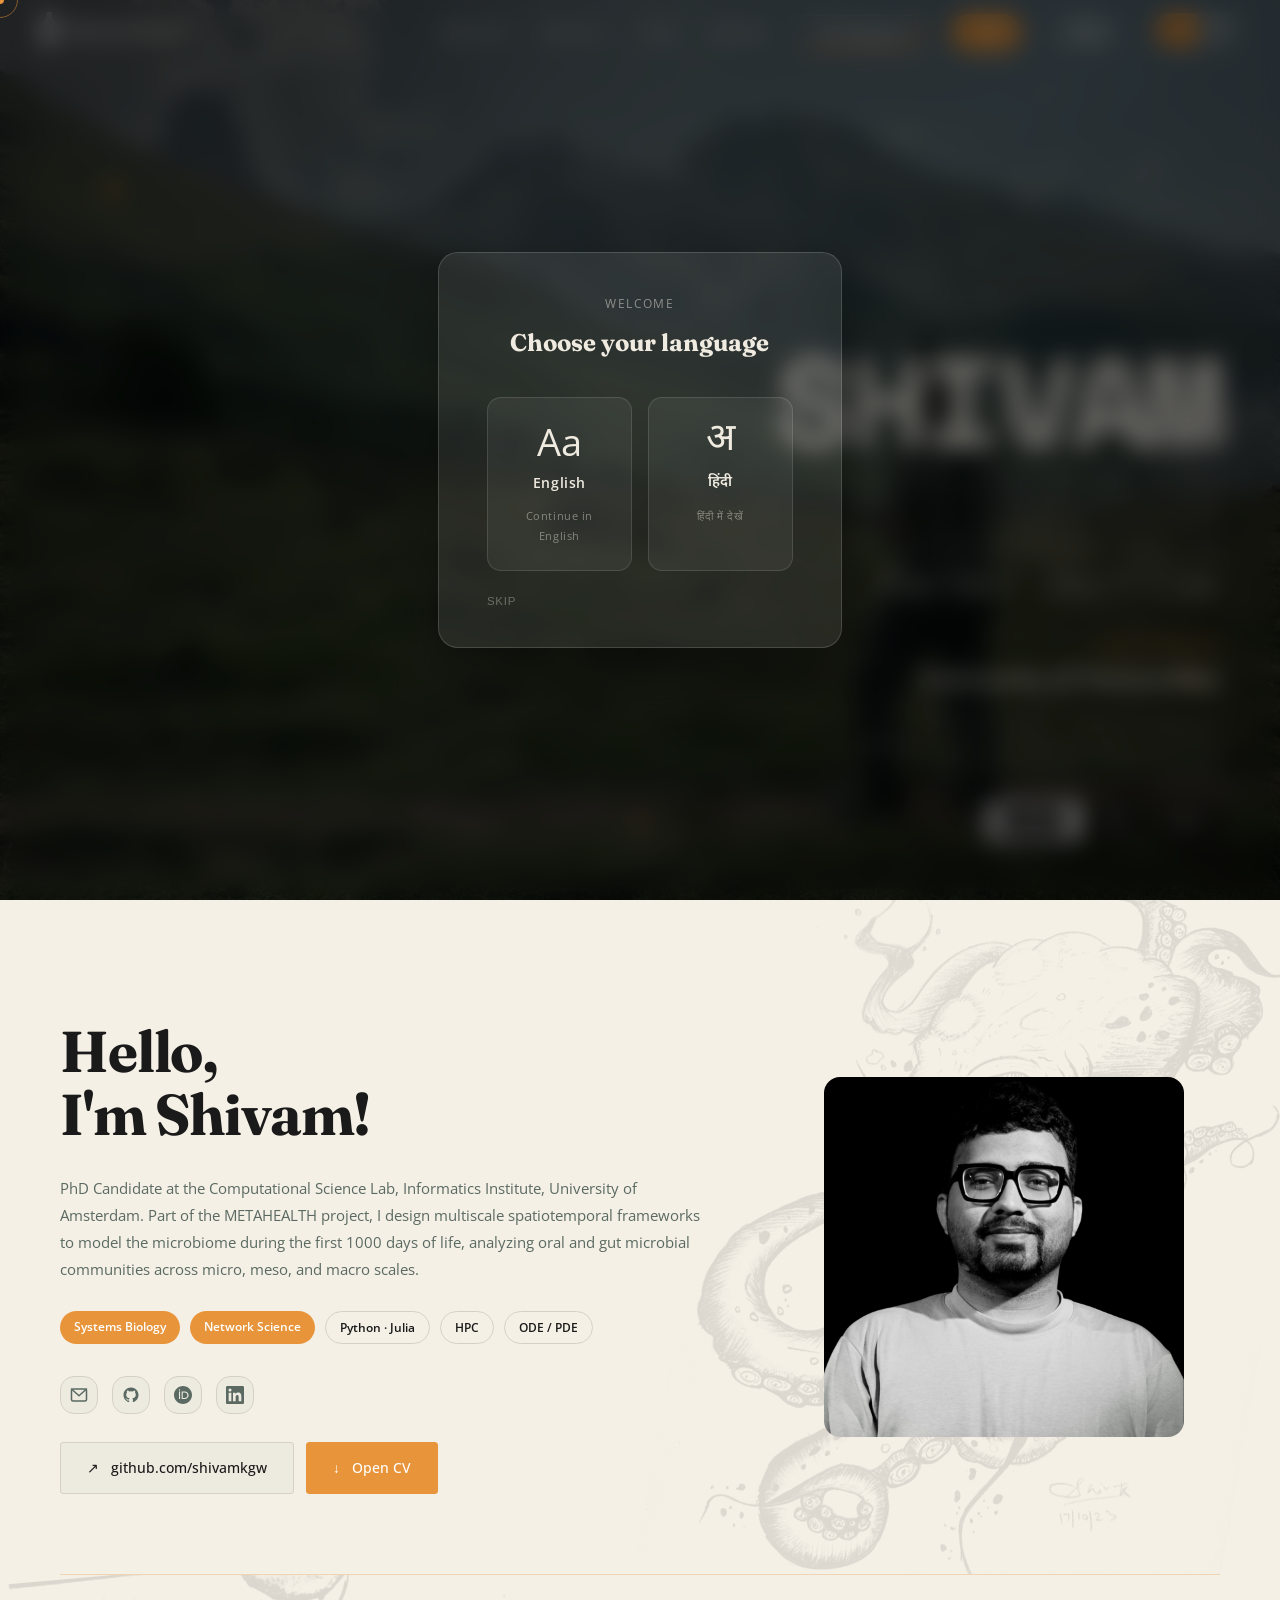
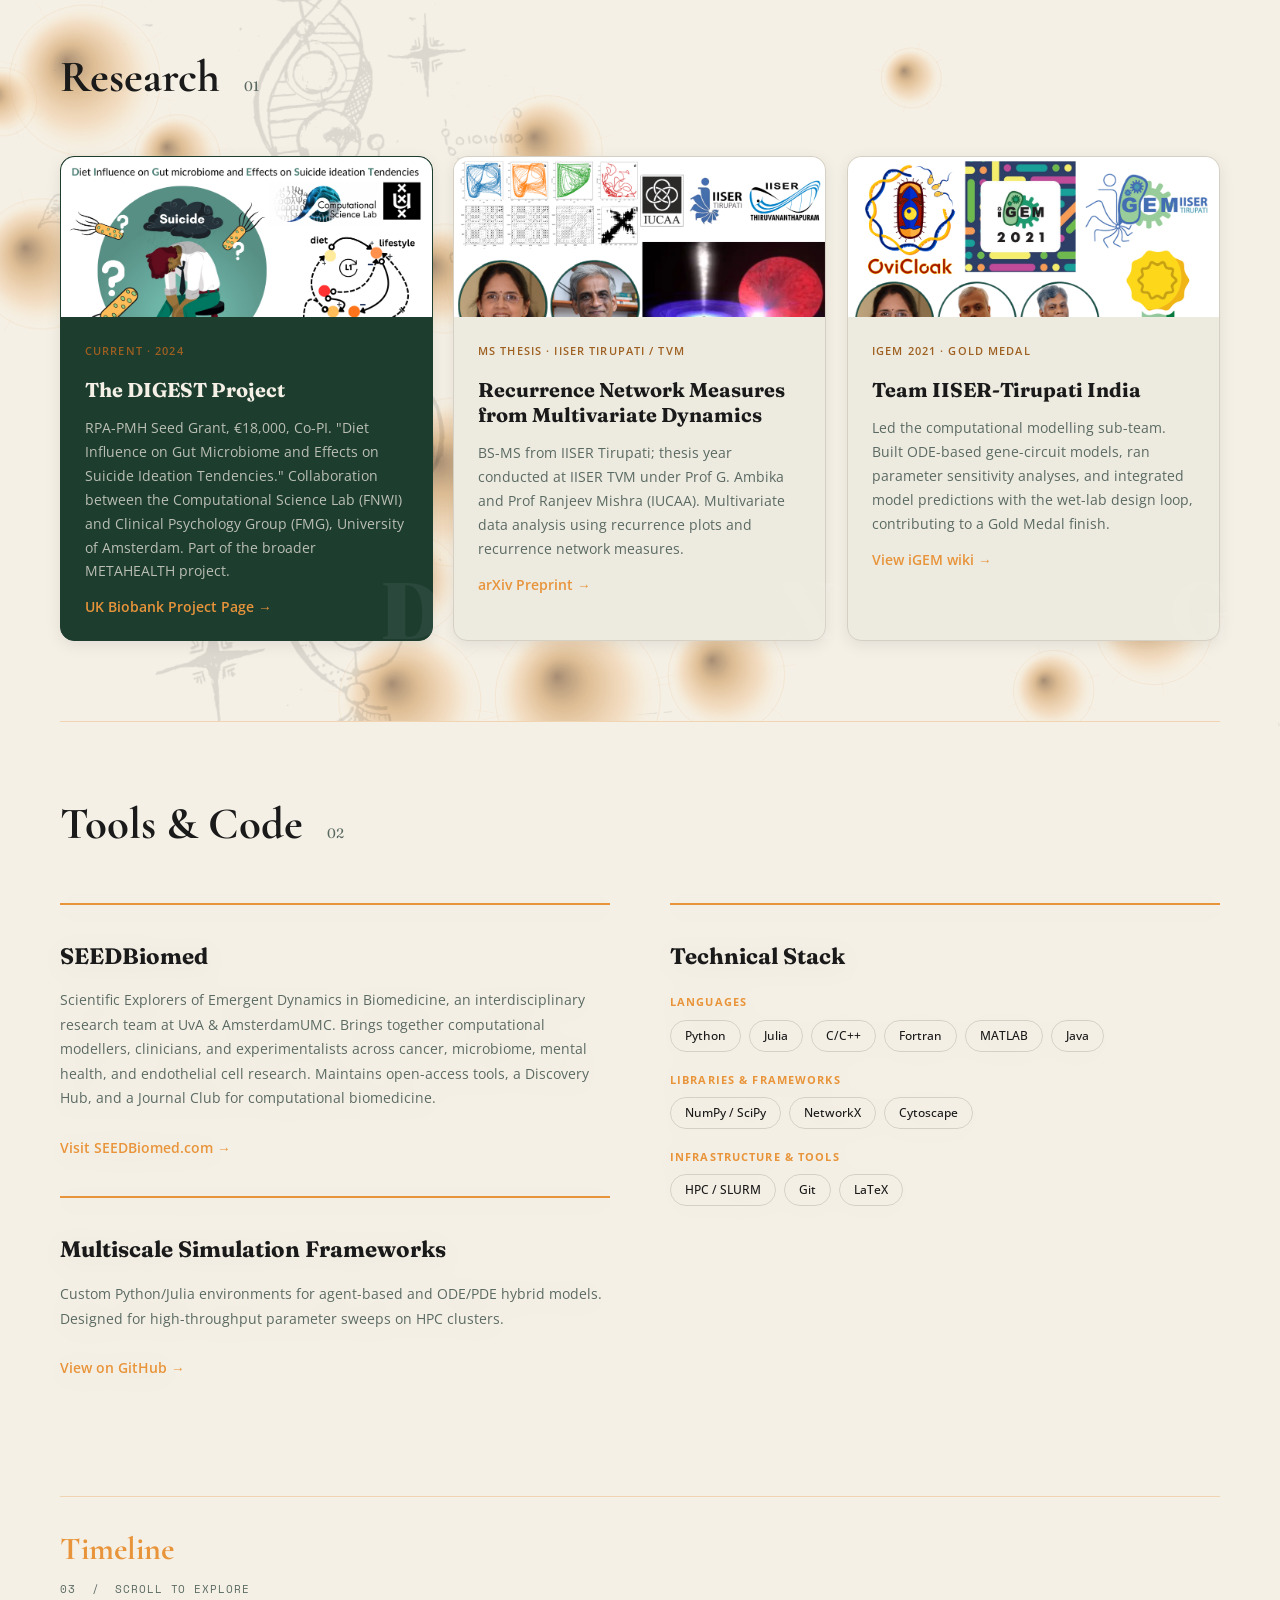
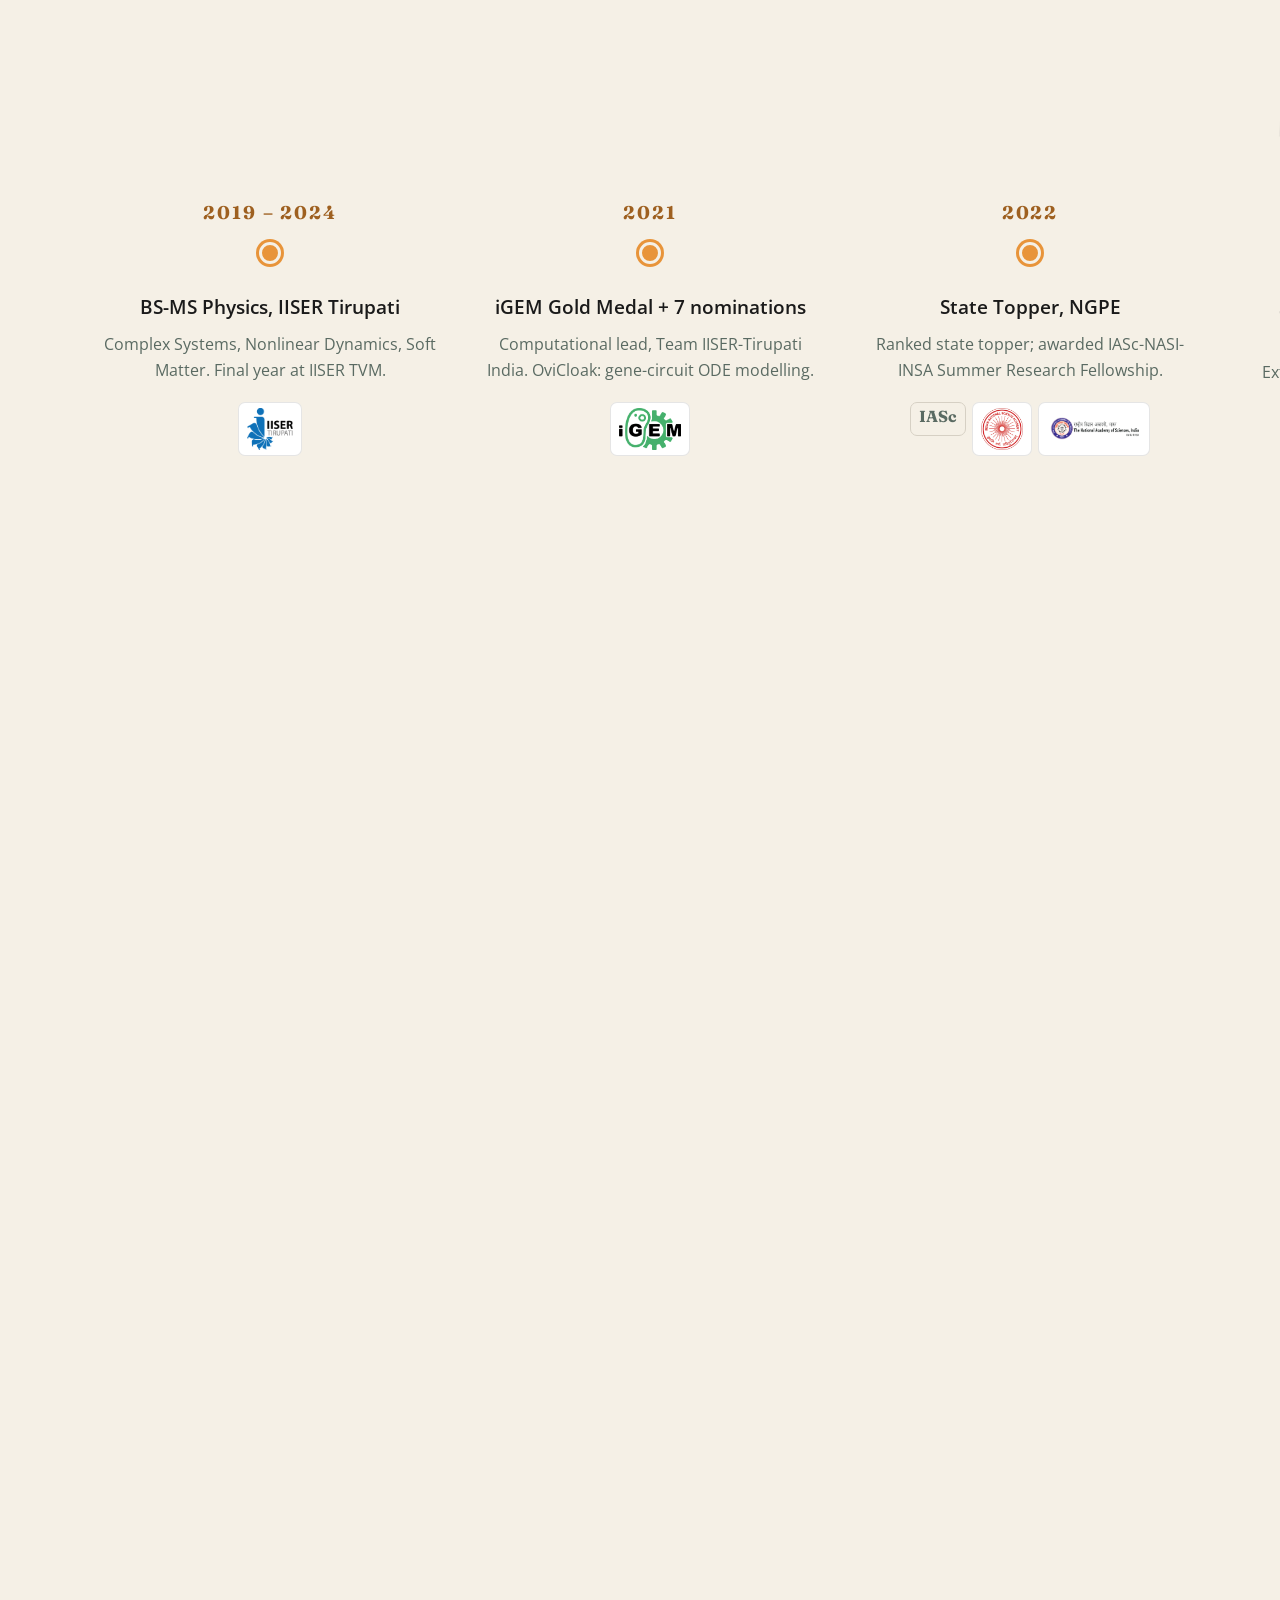
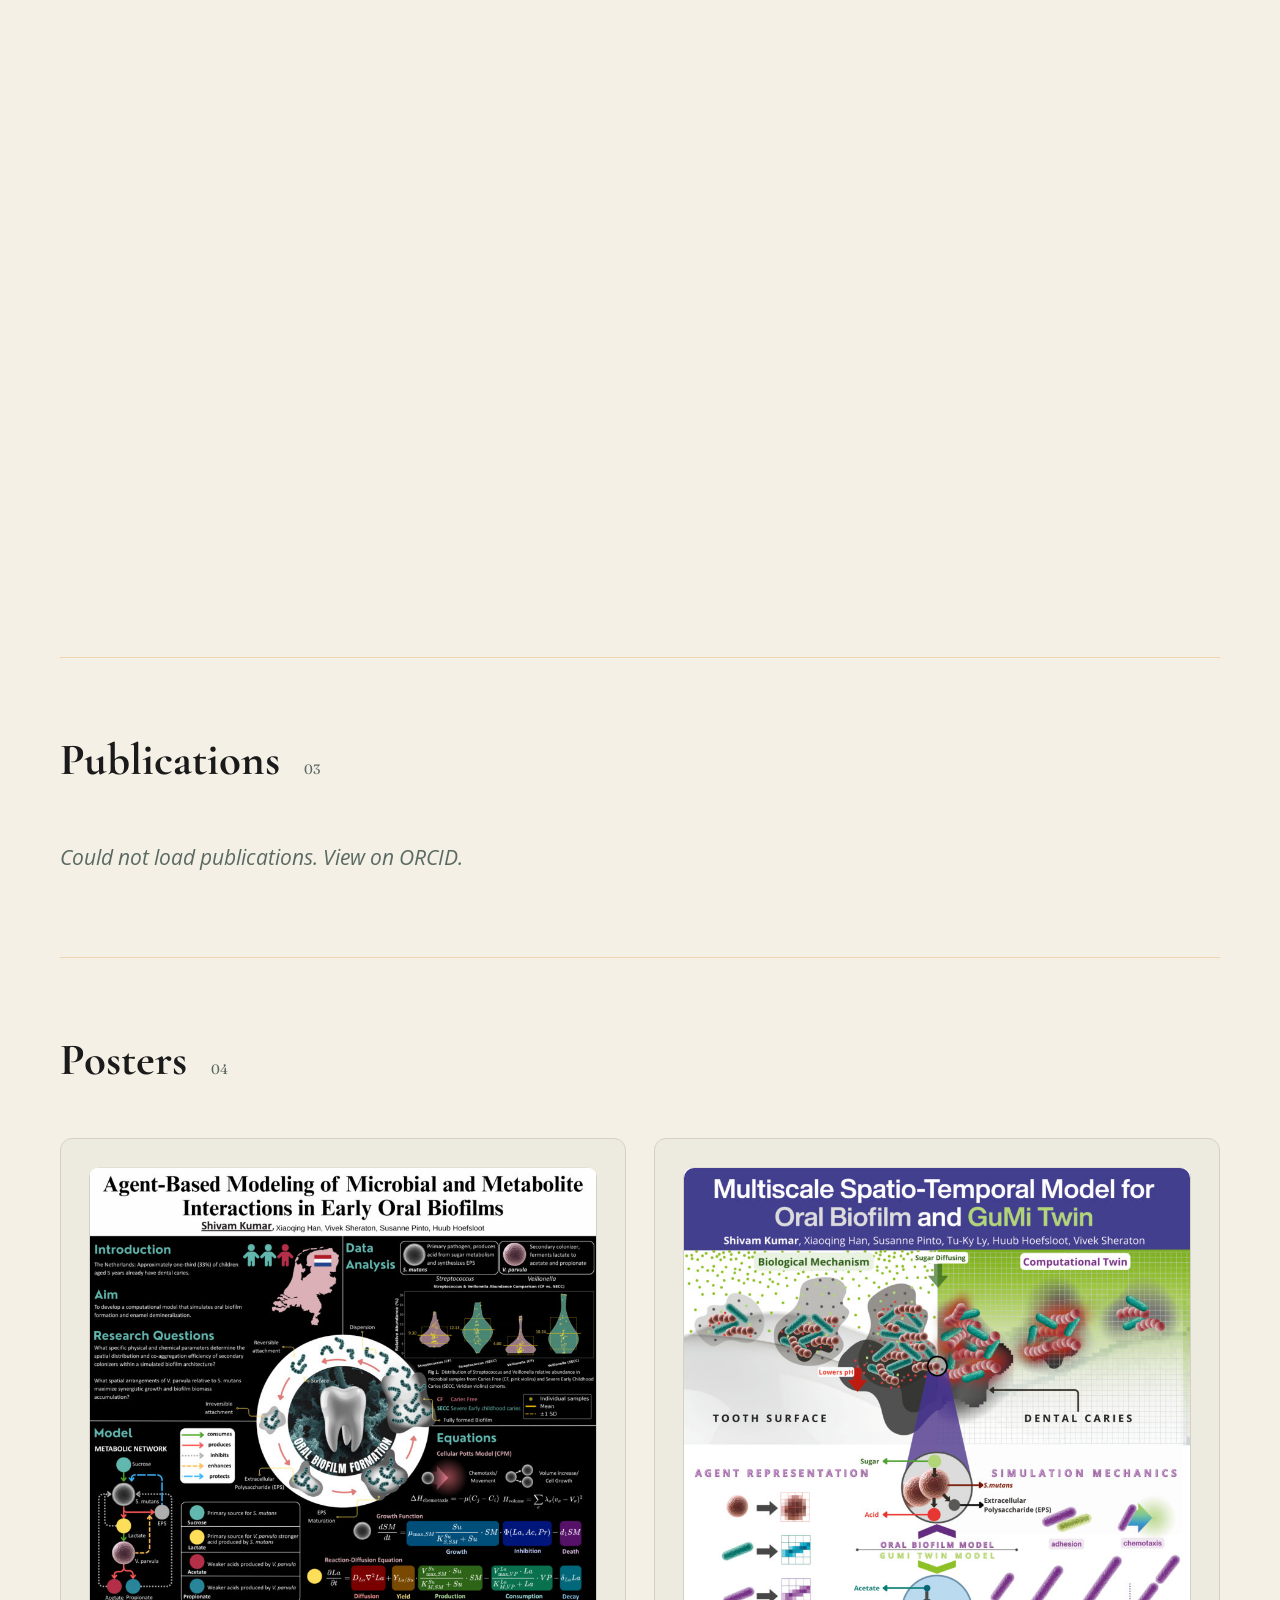
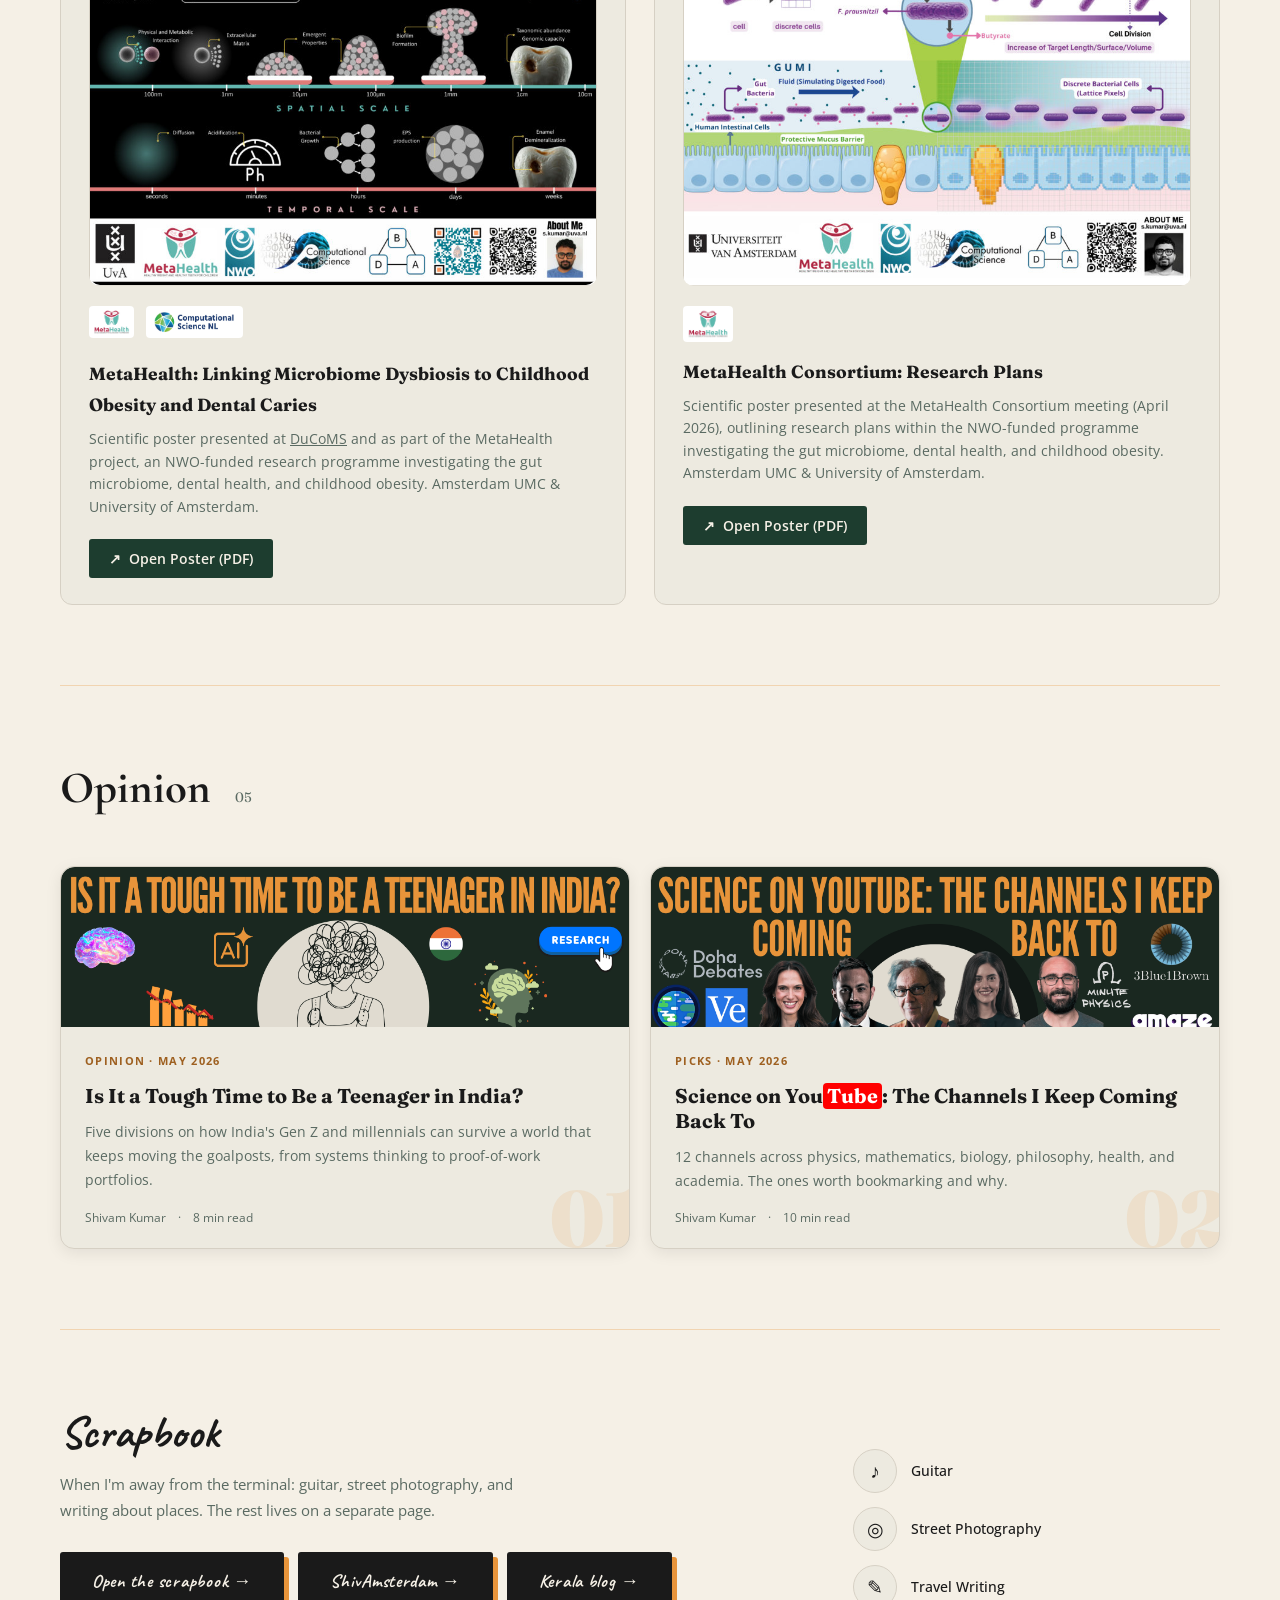
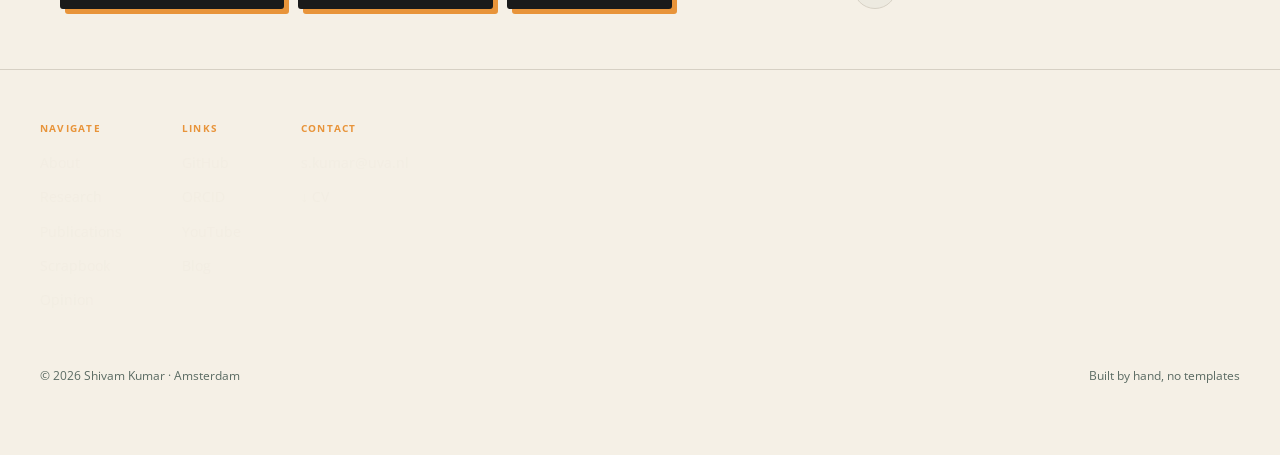
==== index.html @ b60ab96b "Bulletproof title normalization: strip all non-alphanumeric chars before dedup" ====
<!DOCTYPE html>
<html lang="en" data-theme="light">
<head>
  <meta charset="utf-8">
  <meta name="viewport" content="width=device-width, initial-scale=1">
  <link rel="icon" type="image/png" href="assets/img/logo.png">
  <title>Shivam Kumar | Computational Scientist</title>
  <meta name="description" content="PhD Candidate at UvA building multiscale, spatiotemporal models to map complex biological systems, from early microbiome development to the gut-brain axis.">

  <!-- Open Graph -->
  <meta property="og:type"        content="website">
  <meta property="og:url"         content="https://shivamkgw.github.io/">
  <meta property="og:title"       content="Shivam Kumar | Computational Scientist">
  <meta property="og:description" content="PhD Candidate at UvA. Building multiscale, spatiotemporal models to map complex biological systems, from early microbiome development to the gut-brain axis.">
  <meta property="og:image"       content="https://shivamkgw.github.io/assets/img/travel-valley.jpg">
  <meta property="og:image:width"  content="1200">
  <meta property="og:image:height" content="630">
  <meta property="og:image:type"   content="image/jpeg">

  <!-- Twitter / X Card -->
  <meta name="twitter:card"        content="summary_large_image">
  <meta name="twitter:title"       content="Shivam Kumar | Computational Scientist">
  <meta name="twitter:description" content="PhD Candidate at UvA. Building multiscale, spatiotemporal models to map complex biological systems.">
  <meta name="twitter:image"       content="https://shivamkgw.github.io/assets/img/travel-valley.jpg">
  <link rel="preconnect" href="https://fonts.googleapis.com">
  <link rel="preconnect" href="https://fonts.gstatic.com" crossorigin>
  <link href="https://fonts.googleapis.com/css2?family=Fraunces:ital,opsz,wght@0,9..144,400;0,9..144,700;0,9..144,900;1,9..144,700&family=Caveat:wght@700&family=Open+Sans:wght@400;500;600;700;800&family=Bebas+Neue&family=Press+Start+2P&family=Space+Mono:wght@400;700&family=Cormorant+Garamond:wght@600;700&family=Noto+Sans+Devanagari:wght@400;600&display=swap" rel="stylesheet">
  <script>
    // Apply theme before paint to prevent flash
    (function() {
      var saved = localStorage.getItem('theme');
      var prefersDark = window.matchMedia('(prefers-color-scheme: dark)').matches;
      if (saved === 'dark' || (!saved && prefersDark)) {
        document.documentElement.setAttribute('data-theme', 'dark');
      }
    })();
  </script>
  <style>
    *, *::before, *::after { box-sizing: border-box; margin: 0; padding: 0; }

    /* ── PALETTE ── */
    :root {
      --green:   #1D3D2F;
      --cream:   #F5F0E6;
      --light:   #F5F0E6; /* always-light: for text on dark surfaces */
      --amber:   #E8943A;
      --amber-aa: #9E6020; /* WCAG AA on cream: ~5.4:1 for small text */
      --text:    #1A1A1A;
      --muted:   #5A6A62;
      --card-bg: #EDEAE0;
      --border:  #D6D0C4;
    }
    [data-theme="dark"] {
      --green:   #0D2019;
      --cream:   #111815; /* page background */
      --light:   #F0EBE0; /* always-light: stays bright in dark mode */
      --amber:   #E8943A;
      --amber-aa: #E8943A; /* amber already passes on dark bg */
      --text:    #E0DBD0;
      --muted:   #8A9E94;
      --card-bg: #1A2820;
      --border:  #2A3D32;
    }

    html { scroll-behavior: smooth; }

    /* ── CUSTOM CURSOR (desktop only) ── */
    @media (pointer: fine) {
      * { cursor: none !important; }
    }
    @media (pointer: coarse) {
      #cursor-dot, #cursor-ring { display: none !important; }
    }
    #cursor-dot {
      position: fixed;
      width: 8px;
      height: 8px;
      pointer-events: none;
      background: var(--amber);
      border-radius: 50%;
      pointer-events: none;
      z-index: 10005;
      transform: translate(-50%, -50%);
      transition: width 0.2s, height 0.2s, background 0.2s;
    }
    #cursor-ring {
      position: fixed;
      width: 36px;
      height: 36px;
      pointer-events: none;
      border: 1.5px solid var(--amber);
      border-radius: 50%;
      pointer-events: none;
      z-index: 10004;
      transform: translate(-50%, -50%);
      opacity: 0.5;
      background: transparent;
      transition: width 0.3s cubic-bezier(0.22,1,0.36,1),
                  height 0.3s cubic-bezier(0.22,1,0.36,1),
                  opacity 0.3s, background 0.3s, border-width 0.3s, border-color 0.3s;
    }
    #cursor-ring.is-hovering {
      width: 56px;
      height: 56px;
      opacity: 1;
      border-width: 2.5px;
      border-color: #fff;
      background: rgba(232,148,58,0.18);
    }

    /* ── SIDE SCROLL PROGRESS ── */
    #side-progress {
      position: fixed;
      left: 0;
      top: 0;
      width: 0%;
      height: 3px;
      background: var(--amber);
      z-index: 9000;
      pointer-events: none;
      transition: width 0.05s linear;
      border-radius: 0 2px 2px 0;
    }

    body {
      font-family: 'Open Sans', sans-serif;
      background: var(--cream);
      color: var(--text);
      font-size: 21px;
      line-height: 1.78;
      transition: background 0.2s, color 0.2s;
    }
    a { color: inherit; text-decoration: none; }
    a[href]:not(.btn-cta):not(.about-social-link):not(.nav-link):not(.r-card-link):not(.scroll-pill):not(.nav-logo):not(.opinion-card):not(.lang-option):not(.hero-logo-text) {
      position: relative;
      display: inline;
      border-radius: 3px;
      transition: color 0.25s;
      background-image: linear-gradient(rgba(232,148,58,0.18), rgba(232,148,58,0.18));
      background-size: 0% 100%;
      background-repeat: no-repeat;
      background-position: left center;
      transition: background-size 0.35s cubic-bezier(0.22,1,0.36,1), color 0.25s;
    }
    a[href]:not(.btn-cta):not(.about-social-link):not(.nav-link):not(.r-card-link):not(.scroll-pill):not(.opinion-card):not(.lang-option):not(.hero-logo-text):hover {
      color: var(--amber);
      background-size: 100% 100%;
    }

    /* ── NAV ── */
    nav {
      position: fixed;
      top: 0; left: 0; right: 0;
      z-index: 300;
      padding: 0 40px;
      display: flex;
      align-items: center;
      justify-content: space-between;
      height: 60px;
    }
    nav.on-hero {
      background: transparent;
    }
    nav.scrolled {
      background: var(--green);
      box-shadow: 0 4px 24px rgba(0,0,0,0.22);
    }
    .nav-logo {
      display: flex;
      align-items: center;
      gap: 10px;
      text-decoration: none;
    }
    .nav-logo img {
      height: 36px;
      width: auto;
      filter: brightness(0) invert(1);
      opacity: 0.92;
    }
    .nav-logo span {
      font-family: 'Fraunces', serif;
      font-weight: 700;
      font-size: 1rem;
      color: var(--light);
    }
    nav ul {
      list-style: none;
      display: flex;
      align-items: center;
      gap: 36px;
    }
    nav ul a {
      font-size: 0.88rem;
      font-weight: 500;
      color: rgba(240,235,224,0.8);
    }
    nav ul a:hover { color: var(--light); }
    .btn-cta {
      background: var(--amber);
      color: #fff;
      font-size: 0.85rem;
      box-shadow: 0 4px 14px rgba(232,148,58,0.35);
      font-weight: 600;
      padding: 8px 20px;
      border-radius: 100px;
      border: none;
      cursor: pointer;
      font-family: inherit;
    }
    .btn-cta:hover { background: #d47f2a; }
    .btn-scrapnav {
      font-family: 'Caveat', cursive;
      font-size: 1.05rem;
      font-weight: 700;
      color: var(--light);
      background: transparent;
      border: 1.5px solid rgba(245,240,230,0.35);
      padding: 5px 16px 3px;
      border-radius: 3px;
      cursor: pointer;
      letter-spacing: 0.03em;
      box-shadow: 3px 3px 0 var(--amber);
      transition: box-shadow 0.12s ease, transform 0.12s ease, border-color 0.12s ease;
    }
    .btn-scrapnav:hover {
      border-color: var(--amber);
      transform: translate(2px, 2px);
      box-shadow: 1px 1px 0 var(--amber);
    }

    /* ── HERO ── */
    .hero {
      background: var(--green);
      min-height: 100vh;
      position: relative;
      overflow: hidden;
      display: grid;
      grid-template-columns: 1fr 1fr;
      align-items: end;
      padding: 120px 60px 60px;
      gap: 40px;
    }

    /* ── HERO ENTRANCE KEYFRAMES ── */
    @keyframes heroLineIn {
      from { opacity: 0; transform: translateX(60px); }
      to   { opacity: 1; transform: translateX(0); }
    }
    @keyframes heroFadeUp {
      from { opacity: 0; transform: translateY(28px); }
      to   { opacity: 1; transform: translateY(0); }
    }
    @keyframes sparklePulse {
      0%, 100% { opacity: 0.7; transform: scale(1) rotate(0deg); }
      50%       { opacity: 1;   transform: scale(1.35) rotate(20deg); }
    }

    .hero-display {
      text-align: right;
      line-height: 0.85;
      margin-bottom: 28px;
    }
    .hero-display .line {
      font-family: 'Space Mono', monospace;
      font-weight: 700;
      font-size: clamp(60px, 10vw, 130px);
      color: transparent;
      -webkit-text-stroke: 2px rgba(245,240,230,0.55);
      letter-spacing: -0.03em;
      display: block;
      opacity: 0;
      animation: heroLineIn 0.7s cubic-bezier(0.22,1,0.36,1) forwards;
    }
    .hero-display .line:nth-child(1) { animation-delay: 0.15s; }
    .hero-display .line:nth-child(2) { animation-delay: 0.35s; }
    .hero-display .line:nth-child(3) { animation-delay: 0.55s; }
    .hero-display .line.solid {
      color: var(--light);
      -webkit-text-stroke: 0;
    }

    .hero-photo-col {
      position: absolute;
      bottom: 0;
      right: 0;
      z-index: 2;
      width: 44%;
      height: 95%;
      pointer-events: none;
      overflow: hidden;
    }
    .hero-cutout {
      width: 100%;
      height: 100%;
      object-fit: cover;
      object-position: top center;
      display: block;
      mask-image: linear-gradient(to left, rgba(0,0,0,0.85) 60%, transparent 100%),
                  linear-gradient(to top, transparent 0%, black 15%);
      mask-composite: intersect;
      -webkit-mask-image: linear-gradient(to left, rgba(0,0,0,0.85) 60%, transparent 100%),
                          linear-gradient(to top, transparent 0%, black 15%);
      -webkit-mask-composite: source-in;
    }
    /* Hero bg overlay */
    .hero-bg {
      position: absolute;
      inset: 0;
      background: url('assets/img/hero-alt1.jpg') center 40%/cover no-repeat;
      filter: contrast(1.12) saturate(0.75) brightness(0.88);
      z-index: 0;
    }
    .hero::before {
      content: '';
      position: absolute;
      inset: 0;
      background: linear-gradient(
        135deg,
        rgba(8,12,10,0.62) 0%,
        rgba(13,32,25,0.48) 50%,
        rgba(8,12,10,0.58) 100%
      );
      z-index: 1;
    }
    /* Cursor spotlight layer */
    .hero::after {
      content: '';
      position: absolute;
      inset: 0;
      background: radial-gradient(circle 380px at var(--mx,50%) var(--my,60%), rgba(232,148,58,var(--glow-alpha,0)), transparent 70%);
      z-index: 1;
      pointer-events: none;
      transition: background 0.08s ease;
    }
    .hero-photo-col, .hero-text-col, .scroll-pill, .sparkle {
      position: relative;
      z-index: 2;
    }

    .sparkle {
      color: var(--amber);
      font-size: 1.8rem;
      position: absolute;
      animation: sparklePulse 3s ease-in-out infinite;
    }
    .sparkle-1 { top: 18%; left: 8%; animation-delay: 0s; }
    .sparkle-2 { top: 38%; left: 2%; font-size: 1.1rem; animation-delay: 1.1s; }
    .sparkle-3 { bottom: 22%; right: 6%; animation-delay: 2s; }

    .hero-text-col {
      position: relative;
      z-index: 2;
      align-self: end;
      grid-column: 2;
      text-align: right;
      opacity: 0;
      animation: heroFadeUp 0.8s cubic-bezier(0.22,1,0.36,1) 0.9s forwards;
    }
    .hero-role-label {
      font-family: 'Fraunces', serif;
      font-size: 0.72rem;
      font-weight: 700;
      text-transform: uppercase;
      letter-spacing: 0.12em;
      color: var(--amber);
      margin-bottom: 8px;
    }
    .hero-uni {
      font-family: 'Fraunces', serif;
      font-size: clamp(1.1rem, 2.2vw, 1.5rem);
      font-weight: 700;
      color: var(--light);
      margin-bottom: 14px;
      line-height: 1.2;
    }
    .hero-bio {
      font-size: 0.84rem;
      color: rgba(240,235,224,0.62);
      max-width: 360px;
      margin-left: auto;
      line-height: 1.8;
      margin-bottom: 22px;
    }
    .hero-inst-logos {
      display: flex;
      gap: 10px;
      justify-content: flex-end;
    }
    .hero-logo {
      height: 38px;
      width: auto;
      max-width: 96px;
      object-fit: contain;
      border-radius: 8px;
      padding: 5px 10px;
      background: rgba(0,0,0,0.55);
      border: 1px solid rgba(255,255,255,0.12);
      transition: transform 0.25s ease;
    }
    .hero-logo:hover { transform: scale(1.08); }
    .hero-logo.light-bg { background: #fff; border-color: rgba(0,0,0,0.10); }
    .hero-logo-text {
      display: inline-flex;
      align-items: center;
      justify-content: center;
      height: 38px;
      padding: 5px 12px;
      border-radius: 8px;
      background: rgba(0,0,0,0.55);
      border: 1px solid rgba(255,255,255,0.12);
      font-size: 0.72rem;
      font-weight: 700;
      letter-spacing: 0.12em;
      color: rgba(240,235,224,0.85);
      text-decoration: none;
      transition: transform 0.25s ease, border-color 0.2s, color 0.2s;
      white-space: nowrap;
    }
    .hero-logo-text:hover { transform: scale(1.08); border-color: var(--amber); color: var(--amber); }

    .scroll-pill {
      position: absolute;
      bottom: 32px;
      left: 0;
      right: 0;
      margin: 0 auto;
      width: fit-content;
      z-index: 10;
      display: flex;
      flex-direction: column;
      align-items: center;
      gap: 8px;
      cursor: pointer;
      text-decoration: none;
    }
    .scroll-pill .coord-dot {
      display: block;
      width: 8px; height: 8px;
      border-radius: 50%;
      background: var(--amber);
      flex-shrink: 0;
      line-height: 0;
      font-size: 0;
      animation: coordPulse 1.8s ease-in-out infinite;
    }
    @keyframes coordPulse {
      0%, 100% { box-shadow: 0 0 0 0 rgba(232,148,58,0.6); }
      50%       { box-shadow: 0 0 0 8px rgba(232,148,58,0); }
    }
    .scroll-pill .coord-text {
      font-family: 'Space Mono', monospace;
      font-size: 0.65rem;
      font-weight: 400;
      color: rgba(245,240,230,0.55);
      letter-spacing: 0.08em;
      line-height: 1.6;
      text-align: center;
      transition: color 0.2s;
    }
    .scroll-pill:hover .coord-text { color: var(--amber); }
    .scroll-pill:hover .coord-dot  { animation-duration: 0.8s; }
    .section-cue {
      display: flex;
      justify-content: center;
      padding: 24px 0 8px;
    }
    .section-cue a {
      color: var(--border);
      font-size: 1.1rem;
      text-decoration: none;
      animation: cueFloat 2s ease-in-out infinite;
      transition: color 0.2s;
    }
    .section-cue a:hover { color: var(--amber); }
    @keyframes cueFloat {
      0%, 100% { transform: translateY(0); }
      50%       { transform: translateY(5px); }
    }

    /* ── ARTWORK OVERLAYS ── */
    .art-overlay {
      position: absolute;
      pointer-events: none;
      user-select: none;
      z-index: 0;
      opacity: 0.10;
      height: 100%;
      width: auto;
      object-fit: contain;
      mix-blend-mode: multiply;
    }
    [data-theme="dark"] .art-overlay {
      filter: invert(1);
      mix-blend-mode: screen;
      opacity: 0.07;
    }
    /* Keep section content above overlay */
    .about > *:not(.art-overlay),
    .research > *:not(.art-overlay),
    .tools > *:not(.art-overlay),
    .timeline-section > *:not(.art-overlay) { position: relative; z-index: 1; }
    [data-theme="dark"] .timeline-sticky { background: var(--cream); }

    /* ── ABOUT ── */
    .about {
      padding: 120px 60px 80px;
      display: grid;
      grid-template-columns: 3fr 2fr;
      position: relative;
      overflow: hidden;
      gap: 80px;
      align-items: center;
    }
    .about-left h1 {
      font-family: 'Fraunces', serif;
      font-weight: 700;
      font-size: clamp(2.4rem, 5vw, 3.6rem);
      line-height: 1.1;
      letter-spacing: -0.02em;
      margin-bottom: 28px;
    }
    .about-left p {
      font-size: 0.95rem;
      color: var(--muted);
      margin-bottom: 28px;
    }
    .about-social {
      display: flex;
      gap: 14px;
      align-items: center;
    }
    .about-social-link {
      display: flex;
      align-items: center;
      justify-content: center;
      width: 38px;
      height: 38px;
      border-radius: 14px;
      border: 1px solid var(--border);
      background: var(--card-bg);
      color: var(--muted);
      transition: border-color 0.2s, color 0.2s, transform 0.2s;
    }
    .about-social-link:hover {
      border-color: var(--amber);
      color: var(--amber);
      transform: translateY(-2px);
    }
    .link-pill {
      display: inline-flex;
      align-items: center;
      gap: 8px;
      background: var(--card-bg);
      border: 1px solid var(--border);
      border-radius: 100px;
      padding: 13px 26px;
      font-size: 0.85rem;
      font-weight: 500;
      color: var(--text);
    }
    .link-pill:hover { border-color: var(--amber); color: var(--amber); }
    .about-right {
      display: flex;
      align-items: center;
      justify-content: center;
    }
    .contact-card {
      background: var(--green);
      color: var(--cream);
      border-radius: 16px;
      padding: 28px;
      margin-bottom: 20px;
      box-shadow: 0 8px 32px rgba(0,0,0,0.18), 0 2px 8px rgba(0,0,0,0.10);
    }
    [data-theme="dark"] .contact-card { background: #0D2019; border: 1px solid var(--border); }
    .contact-card h3 {
      font-family: 'Caveat', cursive;
      font-size: 1.6rem;
      margin-bottom: 16px;
      color: var(--light);
    }
    .contact-card p {
      font-size: 0.88rem;
      color: rgba(240,235,224,0.75);
      line-height: 2;
    }
    .contact-links {
      display: flex;
      flex-direction: column;
      gap: 10px;
    }
    .contact-link {
      display: flex;
      align-items: center;
      gap: 10px;
      font-size: 0.84rem;
      color: rgba(240,235,224,0.75);
      transition: color 0.2s;
    }
    .contact-link:hover { color: var(--amber); }
    .tag-row {
      display: flex;
      flex-wrap: wrap;
      gap: 10px;
      margin-top: 20px;
    }
    .tag {
      background: var(--amber);
      color: #fff;
      font-size: 0.75rem;
      font-weight: 600;
      padding: 5px 14px;
      border-radius: 100px;
    }
    .tag.outline {
      background: transparent;
      border: 1.5px solid var(--border);
      color: var(--text);
    }

    /* ── DIVIDER ── */
    hr.div {
      border: none;
      border-top: 1px solid var(--amber);
      opacity: 0.3;
      margin: 0 60px;
    }
    .section-cue { display: none; }

    /* ── MICROBIOME CANVAS ── */
    #microbiome-canvas {
      position: absolute;
      inset: 0;
      width: 100%; height: 100%;
      pointer-events: none;
      z-index: 0;
      opacity: 0.55;
    }

    /* ── PORTRAIT PIXEL HOVER ── */
    .portrait-wrap {
      position: relative;
      cursor: none;
    }
    .portrait-wrap img { transition: opacity 0.15s; }
    #pixel-canvas {
      position: absolute;
      inset: 0;
      width: 100%; height: 100%;
      image-rendering: pixelated;
      image-rendering: crisp-edges;
      opacity: 0;
      transition: opacity 0.2s;
    }

    /* ── RESEARCH ── */
    .research {
      padding: 80px 60px;
      position: relative;
      overflow: hidden;
    }
    .section-header {
      display: flex;
      align-items: baseline;
      gap: 24px;
      margin-bottom: 56px;
    }
    .section-script {
      font-family: 'Cormorant Garamond', serif;
      font-size: 2.8rem;
      color: var(--text);
      line-height: 1;
    }
    .section-num {
      font-family: 'Fraunces', serif;
      font-size: 0.85rem;
      color: var(--muted);
    }
    .research-grid {
      display: grid;
      grid-template-columns: repeat(3, 1fr);
      gap: 20px;
    }
    .r-card {
      border-radius: 14px;
      padding: 0;
      border: 1px solid var(--border);
      box-shadow: 0 4px 16px rgba(0,0,0,0.08);
      background: var(--card-bg);
      position: relative;
      overflow: visible;
      display: flex;
      flex-direction: column;
    }
    .r-card-img-wrap {
      border-radius: 14px 14px 0 0;
      overflow: hidden;
      flex-shrink: 0;
    }
    .r-card-img {
      width: 100%;
      height: 160px;
      object-fit: cover;
      object-position: center top;
      display: block;
    }
    .r-card-body {
      padding: 24px 24px 20px;
      flex: 1;
      display: flex;
      flex-direction: column;
    }
    .r-card.featured .r-card-body {
      background: transparent;
    }
    .r-card.featured {
      background: var(--green);
      border-color: var(--green);
      color: var(--light);
    }
    [data-theme="dark"] .r-card.featured { border-color: var(--border); }
    .r-card .r-tag {
      font-size: 0.7rem;
      font-weight: 600;
      text-transform: uppercase;
      letter-spacing: 0.1em;
      color: var(--amber-aa);
      margin-bottom: 16px;
      display: block;
    }
    .r-card h4 {
      font-family: 'Fraunces', serif;
      font-size: 1.25rem;
      font-weight: 700;
      line-height: 1.25;
      margin-bottom: 14px;
    }
    .r-card.featured h4 { color: var(--light); }
    .r-card p {
      font-size: 0.88rem;
      color: var(--muted);
      line-height: 1.7;
    }
    .r-card.featured p { color: rgba(240,235,224,0.75); }
    .r-bg-text {
      position: absolute;
      bottom: -10px;
      right: -10px;
      font-family: 'Fraunces', serif;
      font-size: 5rem;
      font-weight: 900;
      color: rgba(255,255,255,0.06);
      line-height: 1;
      pointer-events: none;
    }
    .conf-logos {
      display: flex;
      align-items: center;
      gap: 10px;
      margin-top: 16px;
      flex-wrap: wrap;
    }
    .conf-logos img {
      height: 28px;
      width: auto;
      object-fit: contain;
      opacity: 0.7;
      filter: grayscale(30%);
    }
    .r-card.featured .conf-logos img { filter: brightness(10) grayscale(100%); opacity: 0.5; }

    /* ── TOOLS ── */
    .tools {
      padding: 80px 60px;
      position: relative;
      overflow: hidden;
    }
    .tools-inner {
      display: grid;
      grid-template-columns: 1fr 1fr;
      gap: 60px;
      align-items: start;
    }
    .tool-item {
      padding: 32px 0;
      border-top: 2px solid var(--amber);
      filter: drop-shadow(0 4px 12px rgba(0,0,0,0.06));
    }
    .tool-item h4 {
      font-family: 'Fraunces', serif;
      font-size: 1.4rem;
      font-weight: 700;
      margin-bottom: 12px;
    }
    .tool-item p {
      font-size: 0.9rem;
      color: var(--muted);
      line-height: 1.7;
      margin-bottom: 16px;
    }
    .tool-link {
      font-size: 0.85rem;
      font-weight: 600;
      color: var(--amber);
    }
    .tool-link:hover { text-decoration: underline; }
    .skill-tags {
      display: flex;
      flex-wrap: wrap;
      gap: 8px;
      margin-top: 8px;
    }
    .skill-tag {
      border: 1.5px solid var(--border);
      border-radius: 100px;
      padding: 4px 14px;
      font-size: 0.78rem;
      font-weight: 500;
      color: var(--text);
    }

    /* ── TIMELINE (scroll-linked horizontal pan) ── */
    .timeline-outer {
      position: relative;
      /* height set by JS based on track width */
    }
    .timeline-sticky {
      position: sticky;
      top: 0;
      height: 100vh;
      display: flex;
      flex-direction: column;
      justify-content: center;
      overflow: hidden;
      background: var(--cream);
    }
    [data-theme="dark"] .timeline-sticky { background: var(--cream); }

    .timeline-section {
      padding: 4rem 0 4rem 80px;
      max-width: none;
      position: relative;
      display: flex;
      flex-direction: column;
      justify-content: center;
    }
    .timeline-section .section-header {
      margin-bottom: 28px;
    }

    .tl-track {
      display: flex;
      flex-direction: row;
      align-items: flex-start;
      position: relative;
      padding: 0 420px 0 0;
      will-change: transform;
    }

    /* Horizontal line — scroll-driven, spans first→last dot */
    .tl-track::before {
      content: '';
      position: absolute;
      left: var(--tl-line-left, 0px);
      top: var(--tl-line-top, 68px);
      width: var(--tl-line-width, 0px);
      height: 2px;
      background: var(--border);
      z-index: 0;
    }

    /* Entries */
    .tl-entry {
      flex: 0 0 380px;
      display: flex;
      flex-direction: column;
      align-items: center;
      padding: 0 16px;
      transition: transform 0.35s cubic-bezier(0.22,1,0.36,1);
      position: relative;
    }
    .tl-entry:hover {
      transform: scale(1.06);
      z-index: 3;
    }

    .tl-year {
      font-family: 'Fraunces', serif;
      font-weight: 700;
      font-size: 1.15rem;
      color: var(--amber-aa);
      text-transform: uppercase;
      letter-spacing: 0.1em;
      text-align: center;
      height: 56px;
      display: flex;
      align-items: center;
      justify-content: center;
    }

    .tl-node {
      width: 22px;
      height: 22px;
      border-radius: 50%;
      background: var(--amber);
      border: 3px solid var(--cream);
      box-shadow: 0 0 0 3px var(--amber);
      flex-shrink: 0;
      position: relative;
      z-index: 2;
      transition: transform 0.3s ease, box-shadow 0.3s ease;
      margin: 1px 0;
    }
    .tl-entry:hover .tl-node {
      transform: scale(1.5);
      box-shadow: 0 0 0 5px var(--amber), 0 0 20px rgba(232,148,58,0.4);
    }

    .tl-card {
      margin-top: 28px;
      text-align: center;
      padding: 0 6px;
      width: 100%;
    }
    .tl-card strong {
      display: block;
      font-size: 1.2rem;
      font-weight: 600;
      color: var(--text);
      line-height: 1.45;
      margin-bottom: 10px;
    }
    .tl-card span {
      font-size: 1rem;
      color: var(--muted);
      line-height: 1.65;
      display: -webkit-box;
      -webkit-line-clamp: 5;
      -webkit-box-orient: vertical;
      overflow: hidden;
    }
    .tl-logos {
      display: flex;
      flex-wrap: wrap;
      gap: 6px;
      justify-content: center;
      margin-top: 18px;
    }
    .tl-logo {
      height: 54px;
      width: auto;
      max-width: 112px;
      object-fit: contain;
      border-radius: 7px;
      background: #fff;
      padding: 5px 8px;
      border: 1px solid rgba(0,0,0,0.10);
      transition: transform 0.2s ease;
    }
    .tl-logo:hover { transform: scale(1.12); }
    .tl-logo.dark-bg { background: #111; border-color: rgba(255,255,255,0.10); }
    [data-theme="dark"] .tl-logo:not(.dark-bg) {
      background: rgba(255,255,255,0.92);
      border-color: rgba(255,255,255,0.15);
    }
    .tl-logo.conf { height: 34px; max-width: 70px; }
    /* IASc text badge (logo is blank) */
    .tl-logo-badge {
      height: 34px;
      display: inline-flex;
      align-items: center;
      justify-content: center;
      padding: 0 8px;
      border-radius: 7px;
      border: 1px solid var(--border);
      font-family: 'Fraunces', serif;
      font-weight: 700;
      font-size: 0.7rem;
      color: var(--text);
      white-space: nowrap;
      background: transparent;
      transition: transform 0.2s ease;
    }
    .tl-logo-badge:hover { transform: scale(1.12); }

    /* Progress bar along bottom of sticky */
    .tl-progress {
      position: absolute;
      bottom: 0; left: 0;
      height: 3px;
      background: var(--amber);
      width: 0%;
      transition: width 0.05s linear;
      z-index: 10;
    }

    /* Pinned timeline title */
    .tl-pinned-header {
      position: absolute;
      top: 36px; left: 60px;
      z-index: 5;
      pointer-events: none;
    }
    .tl-pinned-header h2 {
      font-family: 'Cormorant Garamond', serif;
      font-size: 2rem;
      font-weight: 700;
      color: var(--amber);
      line-height: 1;
      margin: 0 0 2px 0;
    }
    .tl-pinned-header span {
      font-family: 'Space Mono', monospace;
      font-size: 0.7rem;
      color: var(--muted);
      letter-spacing: 0.08em;
      text-transform: uppercase;
    }

    @media (max-width: 768px) {
      /* Kill the sticky scroll mechanic entirely */
      .timeline-outer { height: auto !important; }
      .timeline-sticky { position: relative !important; height: auto !important; overflow: visible; }
      .timeline-section { padding: 48px 24px 60px 24px; }
      .tl-progress { display: none; }

      /* Pinned header becomes normal flow */
      .tl-pinned-header {
        position: relative !important;
        top: auto; left: auto;
        margin-bottom: 36px;
        padding-left: 48px;
      }
      .tl-pinned-header h2 { font-size: 2rem; }

      /* Vertical stacked track — newest first */
      .tl-track {
        flex-direction: column-reverse;
        align-items: stretch;
        padding: 0 0 0 0;
        transform: none !important;
        will-change: auto;
      }
      /* Vertical amber line on right rail */
      .tl-track::before {
        right: 20px !important;
        left: auto !important;
        top: 0 !important;
        width: 2px !important;
        height: 100% !important;
      }

      /* Each entry: column layout, padded right of the rail */
      .tl-entry {
        flex: none;
        flex-direction: column;
        align-items: flex-end;
        padding: 0 56px 40px 0;
        text-align: right;
        position: relative;
      }
      .tl-entry:hover { transform: none !important; }
      .tl-entry:first-child { padding-bottom: 0; }

      /* Node pinned on the right rail */
      .tl-node {
        position: absolute;
        right: 9px;
        left: auto;
        top: 4px;
        flex-shrink: 0;
      }
      .tl-entry:hover .tl-node { transform: scale(1.3); }

      /* Year label */
      .tl-year {
        height: auto;
        font-size: 0.9rem;
        justify-content: flex-end;
        margin-bottom: 6px;
        text-align: right;
      }

      /* Card content */
      .tl-card {
        margin-top: 0;
        text-align: right;
        padding: 0;
        width: 100%;
      }
      .tl-card strong { font-size: 1rem; margin-bottom: 6px; }
      .tl-card span {
        font-size: 0.88rem;
        -webkit-line-clamp: unset;
        overflow: visible;
        display: block;
      }

      .tl-logos { justify-content: flex-end; margin-top: 12px; }
      .tl-logo { height: 36px; }
    }

    /* ── IMAGE LIGHTBOX ── */
    #img-lightbox {
      display: none;
      position: fixed;
      inset: 0;
      background: rgba(0,0,0,0.72);
      backdrop-filter: blur(8px);
      z-index: 10002;
      align-items: center;
      justify-content: center;
      cursor: zoom-out !important;
    }
    #img-lightbox.open { display: flex; }
    #img-lightbox img {
      max-width: 70vw;
      max-height: 75vh;
      object-fit: contain;
      border-radius: 6px;
      box-shadow: 0 32px 80px rgba(0,0,0,0.6);
      animation: lbPop 0.25s cubic-bezier(0.22,1,0.36,1);
      cursor: zoom-out !important;
    }
    @keyframes lbPop {
      from { opacity: 0; transform: scale(0.88); }
      to   { opacity: 1; transform: scale(1); }
    }
    #img-lightbox-close {
      position: absolute;
      top: 20px; right: 28px;
      font-size: 2rem;
      color: #fff;
      background: none;
      border: none;
      cursor: pointer;
      line-height: 1;
      opacity: 0.7;
    }
    #img-lightbox-close:hover { opacity: 1; }
    .r-card-img { cursor: zoom-in; }

    /* ── POSTERS ── */
    /* OPINION */
    .opinion {
      padding: 80px 60px;
      transition: background 0.4s ease;
    }
    .opinion:has(.opinion-card:hover) {
      background: rgba(0,0,0,0.05);
    }
    .opinion-grid {
      display: grid;
      grid-template-columns: repeat(2, 1fr);
      gap: 20px;
      margin-top: 40px;
    }
    .opinion-card {
      border-radius: 14px;
      border: 1px solid var(--border);
      box-shadow: 0 4px 16px rgba(0,0,0,0.08);
      background: var(--card-bg);
      position: relative;
      overflow: hidden;
      display: flex;
      flex-direction: column;
      text-decoration: none;
      color: inherit;
      user-select: none;
      -webkit-tap-highlight-color: transparent;
      transition: border-color 0.2s, box-shadow 0.2s, transform 0.35s cubic-bezier(0.22,1,0.36,1), filter 0.35s ease, opacity 0.35s ease;
    }
    .opinion-card:hover {
      border-color: var(--amber);
      box-shadow: 0 0 0 3px rgba(212,163,78,0.25), 0 12px 32px rgba(0,0,0,0.12);
      transform: scale(1.03);
    }
    .opinion-card-img {
      border-radius: 14px 14px 0 0;
      overflow: hidden;
      flex-shrink: 0;
    }
    .opinion-card-img img {
      width: 100%;
      height: 160px;
      object-fit: cover;
      object-position: top;
      display: block;
      transition: transform 0.4s ease;
    }
    .opinion-card:hover .opinion-card-img img {
      transform: scale(1.05);
    }
    .opinion-grid:hover .opinion-card:not(:hover) {
      filter: blur(3px);
      opacity: 0.55;
      transform: scale(0.98);
    }
    .opinion-body {
      padding: 24px 24px 20px;
      flex: 1;
      display: flex;
      flex-direction: column;
    }
    .opinion-num {
      position: absolute;
      bottom: -10px;
      right: -10px;
      font-family: 'Fraunces', serif;
      font-size: 5rem;
      font-weight: 900;
      color: var(--amber);
      opacity: 0.12;
      line-height: 1;
      pointer-events: none;
      user-select: none;
    }
    .opinion-tag {
      font-size: 0.68rem;
      font-weight: 700;
      text-transform: uppercase;
      letter-spacing: 0.12em;
      color: var(--amber-aa);
      margin-bottom: 12px;
      display: block;
    }
    .yt-you { color: inherit; }
    .yt-tube { color: #fff; background: #ff0000; border-radius: 4px; padding: 0 4px 1px; }
    .opinion-title {
      font-family: 'Fraunces', serif;
      font-size: 1.25rem;
      font-weight: 700;
      line-height: 1.25;
      margin-bottom: 12px;
      color: var(--text);
    }
    .opinion-lead {
      font-size: 0.88rem;
      color: var(--muted);
      line-height: 1.7;
      margin-bottom: 14px;
      flex: 1;
    }
    .opinion-meta {
      font-size: 0.75rem;
      color: var(--muted);
      display: flex;
      gap: 12px;
    }
    .opinion-arrow {
      position: absolute;
      top: 20px;
      right: 20px;
      font-size: 1.1rem;
      color: var(--amber);
      opacity: 0;
      transition: opacity 0.2s, transform 0.2s;
    }
    .opinion-card:hover .opinion-arrow { opacity: 1; transform: translate(2px, -2px); }
    @media (max-width: 768px) {
      .opinion { padding: 60px 24px; }
      .opinion-grid { grid-template-columns: 1fr; }
      .opinion-card-img img { height: 200px; }
    }

    .posters {
      padding: 80px 60px;
    }
    .posters-grid {
      display: flex;
      gap: 28px;
      flex-wrap: wrap;
    }
    .poster-card {
      display: flex;
      flex-direction: column;
      gap: 20px;
      flex: 1;
      min-width: 260px;
      background: var(--card-bg);
      border: 1px solid var(--border);
      border-radius: 12px;
      padding: 28px;
    }
    .poster-embed {
      width: 100%;
      aspect-ratio: 2384 / 3370;
      border-radius: 10px;
      overflow: hidden;
      clip-path: inset(0 round 10px);
      border: 1px solid var(--border);
      background: #fff;
      cursor: pointer;
      transition: box-shadow 0.3s ease, transform 0.3s ease;
    }
    .poster-embed:hover {
      box-shadow: 0 12px 32px rgba(0,0,0,0.18);
      transform: translateY(-3px);
    }
    /* Poster thumbnail shown on all devices; iframe hidden */
    .poster-iframe { display: none; }
    .poster-mobile-thumb {
      display: block;
      position: absolute;
      inset: 0;
      width: 100%;
      height: 100%;
      object-fit: cover;
      object-position: top;
      border-radius: 10px;
    }
    .poster-meta { flex: 1; }
    .poster-meta h3 {
      font-family: 'Fraunces', serif;
      font-size: 1.1rem;
      font-weight: 700;
      margin-bottom: 8px;
    }
    .poster-meta p {
      font-size: 0.88rem;
      color: var(--muted);
      margin-bottom: 20px;
      line-height: 1.6;
    }
    .poster-download {
      display: inline-flex;
      align-items: center;
      gap: 8px;
      background: var(--green);
      color: var(--light);
      font-size: 0.85rem;
      font-weight: 600;
      padding: 10px 20px;
      border-radius: 100px;
      transition: opacity 0.2s;
    }
    .poster-download:hover { opacity: 0.85; }
    @keyframes poster-shimmer {
      0%   { background-position: -200% 0; }
      100% { background-position:  200% 0; }
    }
    @keyframes poster-spin {
      to { transform: translate(-50%,-50%) rotate(360deg); }
    }
    .poster-loading {
      position: absolute;
      inset: 0;
      border-radius: 10px;
      background: linear-gradient(90deg,
        var(--card-bg) 25%,
        color-mix(in srgb, var(--card-bg) 60%, var(--amber) 40%) 50%,
        var(--card-bg) 75%);
      background-size: 200% 100%;
      animation: poster-shimmer 1.6s linear infinite;
      z-index: 2;
      transition: opacity 0.4s ease;
    }
    .poster-loading::after {
      content: '';
      position: absolute;
      top: 50%; left: 50%;
      width: 32px; height: 32px;
      border: 3px solid rgba(232,148,58,0.25);
      border-top-color: var(--amber);
      border-radius: 50%;
      animation: poster-spin 0.8s linear infinite;
    }
    .poster-loading.done {
      opacity: 0;
      pointer-events: none;
    }
    [data-theme="dark"] .poster-download { background: var(--amber); color: #1a1a1a; }
    @media (max-width: 768px) {
      .posters { padding: 60px 24px; }
      .posters-grid { flex-direction: column; }
      .poster-tap-hint::after {
        content: '↗ Tap to open poster';
        position: absolute;
        bottom: 12px;
        left: 50%;
        transform: translateX(-50%);
        background: rgba(0,0,0,0.55);
        color: #fff;
        font-size: 0.72rem;
        font-weight: 600;
        letter-spacing: 0.04em;
        padding: 6px 14px;
        border-radius: 100px;
        white-space: nowrap;
        pointer-events: none;
        z-index: 4;
      }
    }

    /* ── PUBLICATIONS ── */
    .publications {
      padding: 80px 60px;
    }
    .pub-list { display: flex; flex-direction: column; gap: 18px; margin-top: 8px; }
    .pub-loading { color: var(--muted); font-style: italic; }
    .pub-item {
      border-left: 3px solid var(--amber);
      padding: 14px 20px;
      background: var(--card-bg);
      border-radius: 0 10px 10px 0;
      transition: transform 0.2s ease, box-shadow 0.2s ease;
    }
    .pub-item:hover { transform: translateX(4px); box-shadow: var(--shadow); }
    .pub-title {
      font-family: 'Fraunces', serif;
      font-weight: 700;
      font-size: 1rem;
      color: var(--text);
      margin-bottom: 4px;
      line-height: 1.35;
    }
    .pub-title a { color: inherit; text-decoration: none; }
    .pub-title a:hover { color: var(--amber); }
    .pub-meta {
      font-size: 0.8rem;
      color: var(--muted);
      display: flex; gap: 12px; flex-wrap: wrap; align-items: center;
    }
    .pub-year {
      font-family: 'Fraunces', serif;
      font-weight: 700;
      color: var(--amber-aa);
      font-size: 0.78rem;
    }
    .pub-journal { font-style: italic; }
    .pub-doi {
      color: var(--amber-aa);
      text-decoration: none;
      font-size: 0.75rem;
    }
    .pub-doi:hover { text-decoration: underline; }

    /* ── SCRAPBOOK ── */
    .scrapbook {
      padding: 80px 0 40px;
    }
    .scrapbook-inner {
      display: grid;
      grid-template-columns: 2fr 1fr;
      gap: 60px;
      align-items: end;
      padding: 0 60px 60px;
      border-bottom: 1px solid var(--border);
    }
    .scrapbook h2 {
      font-family: 'Caveat', cursive;
      font-size: 2.8rem;
      margin-bottom: 16px;
    }
    .scrapbook p {
      font-size: 0.95rem;
      color: var(--muted);
      max-width: 480px;
      line-height: 1.75;
      margin-bottom: 28px;
    }
    .btn-scrap {
      display: inline-block;
      background: var(--text);
      color: var(--cream);
      font-family: 'Caveat', cursive;
      font-size: 1.15rem;
      font-weight: 700;
      padding: 11px 30px 9px;
      border-radius: 3px;
      border: 2px solid var(--text);
      box-shadow: 5px 5px 0 var(--amber);
      letter-spacing: 0.04em;
      transition: transform 0.12s ease, box-shadow 0.12s ease;
    }
    [data-theme="dark"] .btn-scrap {
      background: var(--light);
      color: #1A1A1A;
      border-color: var(--light);
      box-shadow: 5px 5px 0 var(--amber);
    }
    .btn-scrap:hover {
      transform: translate(3px, 3px);
      box-shadow: 2px 2px 0 var(--amber);
    }
    .hobby-list {
      display: flex;
      flex-direction: column;
      gap: 14px;
    }
    .hobby {
      display: flex;
      align-items: center;
      gap: 14px;
      font-size: 0.9rem;
      font-weight: 500;
    }
    .hobby-icon {
      width: 44px;
      height: 44px;
      background: var(--card-bg);
      border: 1px solid var(--border);
      border-radius: 50%;
      display: flex;
      align-items: center;
      justify-content: center;
      font-size: 1.2rem;
      flex-shrink: 0;
    }
    .footer-nav {
      display: flex;
      gap: 60px;
      padding: 48px 40px 32px;
      border-top: 1px solid rgba(245,240,230,0.1);
      flex-wrap: wrap;
    }
    .footer-nav-group {
      display: flex;
      flex-direction: column;
      gap: 10px;
    }
    .footer-nav-label {
      font-size: 0.65rem;
      font-weight: 700;
      text-transform: uppercase;
      letter-spacing: 0.12em;
      color: var(--amber);
      margin-bottom: 4px;
    }
    .footer-nav a {
      font-size: 0.85rem;
      color: rgba(240,235,224,0.55);
      text-decoration: none;
      transition: color 0.15s;
    }
    .footer-nav a:hover { color: var(--light); }
    .footer-meta {
      padding: 20px 40px 28px;
      font-size: 0.78rem;
      color: var(--muted);
      display: flex;
      justify-content: space-between;
      border-top: 1px solid rgba(245,240,230,0.06);
    }

    /* ── THEME TOGGLE ── */
    #theme-toggle {
      background: rgba(240,235,224,0.15);
      border: 1px solid rgba(240,235,224,0.25);
      border-radius: 100px;
      padding: 6px 16px;
      cursor: pointer;
      font-size: 0.8rem;
      font-weight: 500;
      color: var(--light);
      font-family: inherit;
    }
    #theme-toggle:hover { background: rgba(240,235,224,0.25); }
    .lang-switch { display: flex; align-items: center; gap: 0; background: rgba(240,235,224,0.12); border: 1px solid rgba(240,235,224,0.2); border-radius: 100px; overflow: hidden; }
    .lang-switch a { padding: 5px 12px; font-size: 0.75rem; font-weight: 700; color: rgba(240,235,224,0.6); text-decoration: none; transition: background 0.2s, color 0.2s; }
    .lang-switch a.active { background: var(--amber); color: #1a1a1a; }
    .lang-switch a:not(.active):hover { color: var(--light); }

    /* ── LANGUAGE OVERLAY ── */
    #lang-overlay {
      position: fixed; inset: 0; z-index: 9999;
      display: flex; align-items: center; justify-content: center;
      background: rgba(0,0,0,0.55);
      backdrop-filter: blur(12px);
      -webkit-backdrop-filter: blur(12px);
      animation: langOverlayIn 0.4s ease both;
    }
    #lang-overlay.dismissing {
      animation: langOverlayOut 0.35s ease forwards;
    }
    @keyframes langOverlayIn {
      from { opacity: 0; }
      to   { opacity: 1; }
    }
    @keyframes langOverlayOut {
      from { opacity: 1; }
      to   { opacity: 0; }
    }
    .lang-overlay-card {
      background: rgba(255,255,255,0.08);
      border: 1px solid rgba(255,255,255,0.15);
      border-radius: 20px;
      padding: 40px 48px;
      text-align: center;
      box-shadow: 0 24px 64px rgba(0,0,0,0.4);
      animation: langCardIn 0.45s cubic-bezier(0.22,1,0.36,1) both;
      animation-delay: 0.08s;
    }
    @keyframes langCardIn {
      from { opacity: 0; transform: scale(0.88) translateY(16px); }
      to   { opacity: 1; transform: scale(1) translateY(0); }
    }
    .lang-overlay-label {
      font-size: 0.75rem;
      letter-spacing: 0.12em;
      text-transform: uppercase;
      color: rgba(240,235,224,0.5);
      margin-bottom: 8px;
    }
    .lang-overlay-title {
      font-family: 'Fraunces', serif;
      font-size: 1.5rem;
      font-weight: 700;
      color: #f0ebe0;
      margin-bottom: 32px;
    }
    .lang-overlay-options {
      display: flex;
      gap: 16px;
    }
    .lang-option {
      appearance: none;
      -webkit-appearance: none;
      font: inherit;
      box-sizing: border-box;
      flex: 1;
      display: flex;
      flex-direction: column;
      align-items: center;
      gap: 10px;
      padding: 24px 32px;
      background: rgba(255,255,255,0.06);
      border: 1px solid rgba(255,255,255,0.12);
      border-radius: 14px;
      cursor: pointer;
      transition: background 0.2s, border-color 0.2s, transform 0.25s cubic-bezier(0.22,1,0.36,1);
      color: #f0ebe0;
      text-decoration: none;
    }
    .lang-option:hover {
      background: rgba(212,163,78,0.18);
      border-color: var(--amber);
      transform: translateY(-3px);
    }
    .lang-option-script {
      font-size: 2.4rem;
      line-height: 1;
      display: block;
    }
    .lang-option-name {
      font-size: 0.9rem;
      font-weight: 600;
      letter-spacing: 0.04em;
    }
    .lang-option-sub {
      font-size: 0.7rem;
      color: rgba(240,235,224,0.45);
      letter-spacing: 0.05em;
    }
    #lang-overlay .lang-skip {
      display: block;
      margin-top: 24px;
      font-size: 0.72rem;
      color: rgba(240,235,224,0.35);
      cursor: pointer;
      letter-spacing: 0.06em;
      text-transform: uppercase;
      background: none;
      border: none;
      transition: color 0.2s;
    }
    #lang-overlay .lang-skip:hover { color: rgba(240,235,224,0.7); }

    /* ── PAGE TRANSITION ── */
    body { animation: pageIn 0.4s ease both; }
    @keyframes pageIn {
      from { opacity: 0; }
      to   { opacity: 1; }
    }
    body.page-out {
      opacity: 0;
      transition: opacity 0.28s ease;
      pointer-events: none;
    }

    /* ── SCROLL REVEAL ── */
    [data-reveal] {
      opacity: 0;
      transform: translateY(28px);
      transition: opacity 0.65s cubic-bezier(0.22,1,0.36,1),
                  transform 0.65s cubic-bezier(0.22,1,0.36,1);
    }
    [data-reveal].revealed { opacity: 1; transform: translateY(0); }
    [data-reveal="left"] { transform: translateX(-28px); }
    [data-reveal="left"].revealed { transform: translateX(0); }
    [data-reveal="right"] { transform: translateX(28px); }
    [data-reveal="right"].revealed { transform: translateX(0); }

    /* staggered children */
    [data-stagger] > * {
      opacity: 0;
      transform: translateY(20px);
      transition: opacity 0.55s cubic-bezier(0.22,1,0.36,1),
                  transform 0.55s cubic-bezier(0.22,1,0.36,1);
    }
    [data-stagger].revealed > *:nth-child(1) { transition-delay: 0.05s; }
    [data-stagger].revealed > *:nth-child(2) { transition-delay: 0.15s; }
    [data-stagger].revealed > *:nth-child(3) { transition-delay: 0.25s; }
    [data-stagger].revealed > * { opacity: 1; transform: translateY(0); }

    /* ── HOVER: PAGE-OUT-OF-FILE LIFT ── */
    .r-card {
      transition: transform 0.35s cubic-bezier(0.22,1,0.36,1),
                  box-shadow 0.35s cubic-bezier(0.22,1,0.36,1),
                  border-color 0.2s;
      transform-origin: center bottom;
      will-change: transform;
    }
    .r-card:hover {
      transform: perspective(700px) rotateX(-4deg) translateY(-14px) scale(1.02);
      box-shadow:
        0 2px 0 1px var(--amber),
        0 28px 48px rgba(0,0,0,0.22),
        0 8px 16px rgba(0,0,0,0.12);
      border-color: var(--amber);
    }
    .r-card-img { transition: transform 0.5s cubic-bezier(0.22,1,0.36,1); }
    .r-card:hover .r-card-img { transform: scale(1.05); }

    .tool-item {
      transition: border-color 0.2s;
    }
    .tool-item:hover { border-color: var(--green); }

    .hobby { transition: transform 0.2s ease; }
    .hobby:hover { transform: translateX(6px); }

    .link-pill { transition: border-color 0.2s, color 0.2s, transform 0.2s ease; }
    .link-pill:hover { transform: translateY(-2px); }

    /* ── HAMBURGER ── */
    .nav-hamburger {
      display: none;
      flex-direction: column;
      justify-content: center;
      gap: 5px;
      background: none;
      border: none;
      cursor: pointer;
      padding: 4px;
      z-index: 999999;
    }
    .nav-hamburger span {
      display: block;
      width: 24px;
      height: 2px;
      background: var(--light);
      border-radius: 2px;
      transition: transform 0.25s ease, opacity 0.25s ease;
    }
    .nav-hamburger.open span:nth-child(1) { transform: translateY(7px) rotate(45deg); }
    .nav-hamburger.open span:nth-child(2) { opacity: 0; }
    .nav-hamburger.open span:nth-child(3) { transform: translateY(-7px) rotate(-45deg); }

    /* ── RESPONSIVE ── */
    @media (max-width: 768px) {
      nav { padding: 0 20px; }
      .nav-hamburger { display: flex; }
      nav ul {
        position: fixed;
        top: 0; right: 0; bottom: 0;
        width: 260px;
        background: var(--green);
        flex-direction: column;
        justify-content: center;
        align-items: flex-start;
        padding: 60px 36px;
        gap: 28px;
        transform: translateX(100%);
        transition: transform 0.32s cubic-bezier(0.22,1,0.36,1);
        z-index: 99999;
        box-shadow: -8px 0 32px rgba(0,0,0,0.25);
      }
      nav ul.open { transform: translateX(0); }
      nav ul a { font-size: 1.1rem; color: rgba(240,235,224,0.85); }
      nav ul li:last-child { margin-top: 8px; }
      .nav-overlay {
        display: none;
        position: fixed;
        inset: 0;
        background: rgba(0,0,0,0.5);
        z-index: 240;
      }
      .nav-overlay.open { display: block; }
      .hero { grid-template-columns: 1fr; padding: 100px 24px 80px; }
      .hero-photo-col { display: none !important; }
      .hero-display .line { font-size: clamp(52px, 16vw, 90px); }
      .hero-text-col { grid-column: 1; text-align: left; }
      .hero-display { text-align: left; }
      .hero-bio { margin-left: 0; }
      .hero-inst-logos { justify-content: flex-start; }
      .tl-row { gap: 12px; }
      .tl-logos { width: 56px; }
      .tl-logo { width: 52px; height: 30px; padding: 3px 4px; }
      .tl-logo.conf { height: 26px; }
      .about, .research, .tools, .publications { padding: 60px 24px; }
      .scrapbook { padding: 60px 0; }
      .about { grid-template-columns: 1fr; gap: 40px; }
      .research-grid { grid-template-columns: 1fr; }
      .tools-inner { grid-template-columns: 1fr; gap: 0; }
      .timeline-section { padding: 60px 24px; }
      .scrapbook-inner { grid-template-columns: 1fr; gap: 40px; }
      .footer-meta { flex-direction: column; gap: 8px; }
      .footer-nav { gap: 32px; }
      hr.div { margin: 0 24px; }
    }
  </style>
</head>
<body>

  <!-- SIDE SCROLL PROGRESS -->
  <div id="side-progress"></div>

  <!-- CUSTOM CURSOR -->
  <div id="cursor-dot"></div>
  <div id="cursor-ring"></div>

  <!-- NAV -->
  <div class="nav-overlay" id="nav-overlay"></div>
  <nav class="on-hero" id="main-nav">
    <a href="#" class="nav-logo">
      <img src="assets/img/logo.png" alt="Water Bottle">
      <span>Shivam Kumar</span>
    </a>
    <ul id="nav-menu">
      <li><a href="#about">About me</a></li>
      <li><a href="#research">Research</a></li>
      <li><a href="#tools">Tools</a></li>
      <li><a href="#opinion">Opinion</a></li>
      <li><button class="btn-scrapnav" onclick="document.getElementById('scrapbook').scrollIntoView({behavior:'smooth'})">✦ Scrapbook</button></li>
      <li><a href="assets/Shivam_Kumar_CV_2025.pdf" target="_blank" class="btn-cta" style="text-decoration:none;">↓ CV</a></li>
      <li><button id="theme-toggle">Dark</button></li>
      <li><div class="lang-switch"><a href="index.html" class="active">EN</a><a href="index-hi.html">हिंदी</a></div></li>
    </ul>
    <button class="nav-hamburger" id="nav-hamburger" aria-label="Toggle menu">
      <span></span><span></span><span></span>
    </button>
  </nav>

  <!-- HERO -->
  <section class="hero" style="--hero-overlay: rgba(13,32,25,0.55)">
    <div class="hero-bg"></div>
    <!-- Sparkles -->
    <span class="sparkle sparkle-1">✦</span>
    <span class="sparkle sparkle-2">✦</span>
    <span class="sparkle sparkle-3">✦</span>

    <!-- Right column: name + role + bio + logos -->
    <div class="hero-text-col">
      <div class="hero-display">
        <span class="line solid" data-scramble="SHIVAM">SHIVAM</span>
        <span class="line" data-scramble="KUMAR">KUMAR</span>
        <span class="line" style="font-family:'Press Start 2P',monospace;letter-spacing:0.02em;text-transform:none;font-weight:400;font-size:clamp(14px,2.2vw,28px);line-height:1.6;opacity:1;text-shadow:0 1px 8px rgba(0,0,0,0.6);">Water Bottle</span>
      </div>
      <p class="hero-role-label">PhD Candidate</p>
      <p class="hero-uni">University of Amsterdam</p>
      <p class="hero-bio">METAHEALTH / DIGEST, Computational Science Lab, Informatics Institute. Multiscale spatiotemporal modelling of the microbiome during the first 1000 days of life.</p>
      <div class="hero-inst-logos">
        <img src="assets/img/logos/lab42.png" alt="Lab42" class="hero-logo light-bg">
        <img src="assets/img/logos/uva.png" alt="UvA" class="hero-logo">
        <a href="https://www.a-mec.nl/team" target="_blank" rel="noopener" class="hero-logo-text">A-MEC</a>
      </div>
    </div>

    <a class="scroll-pill" href="#about">
      <span class="coord-dot"></span>
      <span class="coord-text">52.3676° N<br>4.9041° E</span>
    </a>

  </section>

  <!-- ABOUT -->
  <section class="about" id="about">
    <img class="art-overlay" src="assets/img/portfolio/ARTWORKS/OCTOPUS-nobg.png" aria-hidden="true"
         style="height:110%;width:auto;right:-6%;bottom:-5%;transform:rotate(10deg);">
    <div class="about-left" data-reveal="left">
      <h1>Hello,<br>I'm Shivam!</h1>
      <p>PhD Candidate at the Computational Science Lab, Informatics Institute, University of Amsterdam. Part of the METAHEALTH project, I design multiscale spatiotemporal frameworks to model the microbiome during the first 1000 days of life, analyzing oral and gut microbial communities across micro, meso, and macro scales.</p>
      <div class="tag-row" style="margin-bottom:32px;">
        <span class="tag">Systems Biology</span>
        <span class="tag">Network Science</span>
        <span class="tag outline">Python &middot; Julia</span>
        <span class="tag outline">HPC</span>
        <span class="tag outline">ODE / PDE</span>
      </div>
      <div class="about-social">
        <a href="mailto:s.kumar@uva.nl" class="about-social-link" title="Email">
          <svg width="18" height="18" viewBox="0 0 24 24" fill="none" stroke="currentColor" stroke-width="2" stroke-linecap="round" stroke-linejoin="round"><rect x="2" y="4" width="20" height="16" rx="2"/><polyline points="2,4 12,13 22,4"/></svg>
        </a>
        <a href="https://github.com/shivamkgw" target="_blank" rel="noopener" class="about-social-link" title="GitHub">
          <svg width="18" height="18" viewBox="0 0 24 24" fill="currentColor"><path d="M12 2C6.477 2 2 6.477 2 12c0 4.418 2.865 8.166 6.839 9.489.5.092.682-.217.682-.482 0-.237-.009-.868-.013-1.703-2.782.604-3.369-1.342-3.369-1.342-.454-1.155-1.11-1.463-1.11-1.463-.908-.62.069-.608.069-.608 1.003.07 1.531 1.031 1.531 1.031.892 1.529 2.341 1.088 2.91.832.092-.647.35-1.088.636-1.338-2.22-.253-4.555-1.11-4.555-4.943 0-1.091.39-1.984 1.029-2.683-.103-.253-.446-1.27.098-2.647 0 0 .84-.269 2.75 1.025A9.578 9.578 0 0112 6.836a9.59 9.59 0 012.504.337c1.909-1.294 2.747-1.025 2.747-1.025.546 1.377.202 2.394.1 2.647.64.699 1.028 1.592 1.028 2.683 0 3.842-2.339 4.687-4.566 4.935.359.309.678.919.678 1.852 0 1.336-.012 2.415-.012 2.743 0 .267.18.578.688.48C19.138 20.163 22 16.418 22 12c0-5.523-4.477-10-10-10z"/></svg>
        </a>
        <a href="https://orcid.org/0009-0005-6766-6565" target="_blank" rel="noopener" class="about-social-link" title="ORCID">
          <svg width="18" height="18" viewBox="0 0 24 24" fill="currentColor"><path d="M12 0C5.372 0 0 5.372 0 12s5.372 12 12 12 12-5.372 12-12S18.628 0 12 0zM7.369 4.378c.525 0 .947.431.947.947s-.422.947-.947.947a.95.95 0 01-.947-.947c0-.525.422-.947.947-.947zm-.722 3.038h1.444v10.041H6.647V7.416zm3.562 0h3.9c3.712 0 5.344 2.653 5.344 5.025 0 2.578-2.016 5.016-5.325 5.016h-3.919V7.416zm1.444 1.303v7.444h2.297c2.359 0 3.9-1.303 3.9-3.722 0-2.016-1.303-3.722-3.722-3.722h-2.475z"/></svg>
        </a>
        <a href="https://www.linkedin.com/in/shivam-kumar-84470120a/" target="_blank" rel="noopener" class="about-social-link" title="LinkedIn">
          <svg width="18" height="18" viewBox="0 0 24 24" fill="currentColor"><path d="M20.447 20.452h-3.554v-5.569c0-1.328-.027-3.037-1.852-3.037-1.853 0-2.136 1.445-2.136 2.939v5.667H9.351V9h3.414v1.561h.046c.477-.9 1.637-1.85 3.37-1.85 3.601 0 4.267 2.37 4.267 5.455v6.286zM5.337 7.433a2.062 2.062 0 01-2.063-2.065 2.064 2.064 0 112.063 2.065zm1.782 13.019H3.555V9h3.564v11.452zM22.225 0H1.771C.792 0 0 .774 0 1.729v20.542C0 23.227.792 24 1.771 24h20.451C23.2 24 24 23.227 24 22.271V1.729C24 .774 23.2 0 22.222 0h.003z"/></svg>
        </a>
      </div>
      <div style="display:flex;gap:12px;flex-wrap:wrap;margin-top:28px;">
        <a href="https://github.com/shivamkgw" target="_blank" rel="noopener" class="link-pill">
          ↗ &nbsp; github.com/shivamkgw
        </a>
        <a href="assets/Shivam_Kumar_CV_2025.pdf" target="_blank" class="link-pill" style="background:var(--amber);border-color:var(--amber);color:#fff;">
          ↓ &nbsp; Open CV
        </a>
      </div>
    </div>
    <div class="about-right" data-reveal="right">
      <div class="portrait-wrap" style="width:100%;max-width:360px;margin:0 auto;">
        <img src="assets/img/hero-portrait.jpg" alt="Shivam Kumar" id="portrait-img"
             style="width:100%;border-radius:16px;display:block;">
        <canvas id="pixel-canvas" style="border-radius:16px;"></canvas>
      </div>
    </div>
  </section>
  <div class="section-cue"><a href="#research">∨</a></div>

  <hr class="div">

  <!-- RESEARCH -->
  <section class="research" id="research">
    <canvas id="microbiome-canvas" aria-hidden="true"></canvas>
    <img class="art-overlay" src="assets/img/portfolio/ARTWORKS/DNA-nobg.png" aria-hidden="true"
         style="height:105%;width:auto;left:-4%;top:50%;transform:translateY(-50%) rotate(-5deg);">
    <div class="section-header" data-reveal>
      <h2 class="section-script">Research</h2>
      <span class="section-num">01</span>
    </div>
    <div class="research-grid" data-stagger>

      <div class="r-card featured">
        <div class="r-card-img-wrap"><img class="r-card-img" src="assets/img/research-digest.png" alt="DIGEST Project"></div>
        <div class="r-card-body">
          <span class="r-tag">Current &middot; 2024</span>
          <h4>The DIGEST Project</h4>
          <p>RPA-PMH Seed Grant, €18,000, Co-PI. "Diet Influence on Gut Microbiome and Effects on Suicide Ideation Tendencies." Collaboration between the Computational Science Lab (FNWI) and Clinical Psychology Group (FMG), University of Amsterdam. Part of the broader METAHEALTH project.</p>
          <a href="https://www.ukbiobank.ac.uk/projects/digest-diet-influence-on-gut-microbiome-and-effects-on-suicide-ideation-tendencies/" target="_blank" rel="noopener" class="tool-link" style="margin-top:12px;">UK Biobank Project Page &rarr;</a>
          <div class="r-bg-text">D</div>
        </div>
      </div>

      <div class="r-card">
        <div class="r-card-img-wrap"><img class="r-card-img" src="assets/img/research-recurrence.png" alt="Multivariate Recurrence Analysis"></div>
        <div class="r-card-body">
          <span class="r-tag">MS Thesis &middot; IISER Tirupati / TVM</span>
          <h4>Recurrence Network Measures from Multivariate Dynamics</h4>
          <p>BS-MS from IISER Tirupati; thesis year conducted at IISER TVM under Prof G. Ambika and Prof Ranjeev Mishra (IUCAA). Multivariate data analysis using recurrence plots and recurrence network measures.</p>
          <a href="https://doi.org/10.48550/ARXIV.2411.01201" target="_blank" rel="noopener" class="tool-link" style="margin-top:12px;">arXiv Preprint &rarr;</a>
          <div class="r-bg-text">N</div>
        </div>
      </div>

      <div class="r-card">
        <div class="r-card-img-wrap"><img class="r-card-img" src="assets/img/research-igem.png" alt="iGEM 2021"></div>
        <div class="r-card-body">
          <span class="r-tag">iGEM 2021 &middot; Gold Medal</span>
          <h4>Team IISER-Tirupati India</h4>
          <p>Led the computational modelling sub-team. Built ODE-based gene-circuit models, ran parameter sensitivity analyses, and integrated model predictions with the wet-lab design loop, contributing to a Gold Medal finish.</p>
          <a href="https://2021.igem.org/Team:IISER-Tirupati_India" target="_blank" rel="noopener" class="tool-link" style="margin-top:12px;">View iGEM wiki &rarr;</a>
          <div class="r-bg-text">G</div>
        </div>
      </div>

    </div>
  </section>

  <hr class="div">

  <!-- TOOLS -->
  <section class="tools" id="tools">
    <img class="art-overlay" src="assets/img/portfolio/ARTWORKS/WHALE-nobg.png" aria-hidden="true"
         style="height:110%;width:auto;right:-5%;bottom:-8%;transform:rotate(-7deg);">
    <div class="section-header" data-reveal>
      <h2 class="section-script">Tools &amp; Code</h2>
      <span class="section-num">02</span>
    </div>
    <div class="tools-inner">
      <div>
        <div class="tool-item" data-reveal>
          <h4>SEEDBiomed</h4>
          <p>Scientific Explorers of Emergent Dynamics in Biomedicine, an interdisciplinary research team at UvA &amp; AmsterdamUMC. Brings together computational modellers, clinicians, and experimentalists across cancer, microbiome, mental health, and endothelial cell research. Maintains open-access tools, a Discovery Hub, and a Journal Club for computational biomedicine.</p>
          <a href="https://www.seedbiomed.com/" target="_blank" rel="noopener" class="tool-link">Visit SEEDBiomed.com &rarr;</a>
        </div>
        <div class="tool-item" data-reveal>
          <h4>Multiscale Simulation Frameworks</h4>
          <p>Custom Python/Julia environments for agent-based and ODE/PDE hybrid models. Designed for high-throughput parameter sweeps on HPC clusters.</p>
          <a href="https://github.com/shivamkgw" target="_blank" rel="noopener" class="tool-link">View on GitHub &rarr;</a>
        </div>
      </div>
      <div>
        <div class="tool-item" data-reveal="right">
          <h4>Technical Stack</h4>
          <div style="display:flex;flex-direction:column;gap:18px;margin-top:16px;">
            <div>
              <p style="font-size:0.7rem;font-weight:700;text-transform:uppercase;letter-spacing:0.1em;color:var(--amber);margin-bottom:8px;">Languages</p>
              <div class="skill-tags">
                <span class="skill-tag">Python</span>
                <span class="skill-tag">Julia</span>
                <span class="skill-tag">C/C++</span>
                <span class="skill-tag">Fortran</span>
                <span class="skill-tag">MATLAB</span>
                <span class="skill-tag">Java</span>
              </div>
            </div>
            <div>
              <p style="font-size:0.7rem;font-weight:700;text-transform:uppercase;letter-spacing:0.1em;color:var(--amber);margin-bottom:8px;">Libraries &amp; Frameworks</p>
              <div class="skill-tags">
                <span class="skill-tag">NumPy / SciPy</span>
                <span class="skill-tag">NetworkX</span>
                <span class="skill-tag">Cytoscape</span>
              </div>
            </div>
            <div>
              <p style="font-size:0.7rem;font-weight:700;text-transform:uppercase;letter-spacing:0.1em;color:var(--amber);margin-bottom:8px;">Infrastructure &amp; Tools</p>
              <div class="skill-tags">
                <span class="skill-tag">HPC / SLURM</span>
                <span class="skill-tag">Git</span>
                <span class="skill-tag">LaTeX</span>
              </div>
            </div>
          </div>
        </div>
      </div>
    </div>
  </section>

  <hr class="div">

  <!-- TIMELINE -->
  <div class="timeline-outer" id="timeline-outer">
  <div class="timeline-sticky" id="timeline-sticky">
    <div class="tl-progress" id="tl-progress"></div>
    <div class="tl-pinned-header">
      <h2>Timeline</h2>
      <span>03 &nbsp;/&nbsp; scroll to explore</span>
    </div>
  <section class="timeline-section" style="position:relative;">
    <img class="art-overlay" src="assets/img/portfolio/ARTWORKS/WOLF-nobg.png" aria-hidden="true"
         style="height:100%;width:auto;right:0%;top:50%;transform:translateY(-50%) rotate(4deg);">
    <div class="tl-track" id="tl-track">

      <div class="tl-entry">
        <span class="tl-year">2019 – 2024</span>
        <div class="tl-node"></div>
        <div class="tl-card">
          <strong>BS-MS Physics, IISER Tirupati</strong>
          <span>Complex Systems, Nonlinear Dynamics, Soft Matter. Final year at IISER TVM.</span>
          <div class="tl-logos">
            <img class="tl-logo" src="assets/img/logos/iiser-tirupati.png" alt="IISER Tirupati">
          </div>
        </div>
      </div>

      <div class="tl-entry">
        <span class="tl-year">2021</span>
        <div class="tl-node"></div>
        <div class="tl-card">
          <strong>iGEM Gold Medal + 7 nominations</strong>
          <span>Computational lead, Team IISER-Tirupati India. OviCloak: gene-circuit ODE modelling.</span>
          <div class="tl-logos">
            <img class="tl-logo" src="assets/img/logos/igem.png" alt="iGEM">
          </div>
        </div>
      </div>

      <div class="tl-entry">
        <span class="tl-year">2022</span>
        <div class="tl-node"></div>
        <div class="tl-card">
          <strong>State Topper, NGPE</strong>
          <span>Ranked state topper; awarded IASc-NASI-INSA Summer Research Fellowship.</span>
          <div class="tl-logos">
            <span class="tl-logo-badge">IASc</span>
            <img class="tl-logo" src="assets/img/logos/insa.png" alt="INSA">
            <img class="tl-logo" src="assets/img/logos/nasi.png" alt="NASI">
          </div>
        </div>
      </div>

      <div class="tl-entry">
        <span class="tl-year">2022</span>
        <div class="tl-node"></div>
        <div class="tl-card">
          <strong>Summer Research Fellow, IIT Gandhinagar</strong>
          <span>Extensional rheometry with a handheld mobile device. Dept. of Chemical Engineering.</span>
          <div class="tl-logos">
            <img class="tl-logo" src="assets/img/logos/iitgn.png" alt="IITGN">
          </div>
        </div>
      </div>

      <div class="tl-entry">
        <span class="tl-year">2023 – 2024</span>
        <div class="tl-node"></div>
        <div class="tl-card">
          <strong>MS Thesis, IISER Thiruvananthapuram</strong>
          <span>Recurrence network measures from multivariate dynamics. Under Prof G. Ambika.</span>
          <div class="tl-logos">
            <img class="tl-logo" src="assets/img/logos/iiser-tvm.png" alt="IISER TVM">
          </div>
        </div>
      </div>

      <div class="tl-entry">
        <span class="tl-year">2024 – present</span>
        <div class="tl-node"></div>
        <div class="tl-card">
          <strong>PhD Candidate, University of Amsterdam</strong>
          <span>METAHEALTH / DIGEST. Multiscale spatiotemporal modelling of the microbiome.</span>
          <div class="tl-logos">
            <img class="tl-logo dark-bg" src="assets/img/logos/uva.png" alt="UvA">
            <img class="tl-logo" src="assets/img/logos/lab42.png" alt="Lab42">
            <img class="tl-logo" src="assets/img/metahealth-logo.jpg" alt="METAHEALTH">
          </div>
        </div>
      </div>

      <div class="tl-entry">
        <span class="tl-year">2025</span>
        <div class="tl-node"></div>
        <div class="tl-card">
          <strong>RPA-PMH Seed Grant, Co-PI €18k</strong>
          <span>DIGEST: Diet, Gut Microbiome and Suicide Ideation. FNWI + FMG, UvA.</span>
          <div class="tl-logos">
            <img class="tl-logo dark-bg" src="assets/img/logos/uva.png" alt="UvA">
            <img class="tl-logo" src="assets/img/logos/csl.png" alt="Computational Science Lab">
            <img class="tl-logo" src="assets/img/logos/seedbiomed.svg" alt="SeedBioMed">
          </div>
        </div>
      </div>

    </div>
  </section>
  </div><!-- /.timeline-sticky -->
  </div><!-- /.timeline-outer -->
  <div class="section-cue"><a href="#publications">∨</a></div>

  <hr class="div">

  <!-- PUBLICATIONS -->
  <section class="publications" id="publications">
    <div class="section-header" data-reveal>
      <h2 class="section-script">Publications</h2>
      <span class="section-num">03</span>
    </div>
    <div id="pub-list" class="pub-list">
      <p class="pub-loading">Loading from ORCID…</p>
    </div>
  </section>

  <hr class="div">

  <!-- POSTERS -->
  <section class="posters" id="posters">
    <div class="section-header" data-reveal>
      <h2 class="section-script">Posters</h2>
      <span class="section-num">04</span>
    </div>
    <div class="posters-grid">
      <div class="poster-card" data-reveal>
        <a href="assets/metahealth-poster.pdf" target="_blank" rel="noopener"
           class="poster-embed" style="display:block;text-decoration:none;position:relative;"
           title="Open poster PDF">
          <iframe data-src="assets/metahealth-poster.pdf#view=Fit&toolbar=0&navpanes=0&scrollbar=0"
                  class="poster-iframe"
                  style="width:100%;height:100%;border:none;pointer-events:none;"
                  title="MetaHealth Poster"></iframe>
          <img src="assets/poster-metahealth-thumb.jpg" alt="MetaHealth Poster preview"
               class="poster-mobile-thumb">
          <div class="poster-loading"></div>
          <div class="poster-tap-hint" style="position:absolute;inset:0;"></div>
        </a>
        <div style="display:flex;align-items:center;gap:12px;flex-wrap:wrap;">
          <img src="assets/img/logo-metahealth.jpg" alt="MetaHealth" style="height:32px;width:auto;border-radius:4px;">
          <img src="assets/img/logo-ducoms.jpg" alt="DuCoMS / Computational Science NL" style="height:32px;width:auto;border-radius:4px;">
        </div>
        <div class="poster-meta" style="margin-top:0;">
          <h3>MetaHealth: Linking Microbiome Dysbiosis to Childhood Obesity and Dental Caries</h3>
          <p>Scientific poster presented at <a href="https://www.computationalsciencenl.nl/en/ducoms/" target="_blank" rel="noopener" style="color:inherit;text-decoration:underline;">DuCoMS</a> and as part of the MetaHealth project, an NWO-funded research programme investigating the gut microbiome, dental health, and childhood obesity. Amsterdam UMC &amp; University of Amsterdam.</p>
          <a href="assets/metahealth-poster.pdf" target="_blank" rel="noopener" class="poster-download">
            &#8599;&nbsp; Open Poster (PDF)
          </a>
        </div>
      </div>
      <div class="poster-card" data-reveal>
        <a href="assets/metahealth-consortium-poster.pdf" target="_blank" rel="noopener"
           class="poster-embed" style="display:block;text-decoration:none;position:relative;"
           title="Open poster PDF">
          <iframe data-src="assets/metahealth-consortium-poster.pdf#view=Fit&toolbar=0&navpanes=0&scrollbar=0"
                  class="poster-iframe"
                  style="width:100%;height:100%;border:none;pointer-events:none;"
                  title="MetaHealth Consortium Poster"></iframe>
          <img src="assets/poster-consortium-thumb.jpg" alt="MetaHealth Consortium Poster preview"
               class="poster-mobile-thumb">
          <div class="poster-loading"></div>
          <div class="poster-tap-hint" style="position:absolute;inset:0;"></div>
        </a>
        <div class="poster-meta">
          <div style="display:flex;align-items:center;gap:10px;margin-bottom:14px;">
            <img src="assets/img/logo-metahealth.jpg" alt="MetaHealth" style="height:36px;width:auto;border-radius:4px;">
          </div>
          <h3>MetaHealth Consortium: Research Plans</h3>
          <p>Scientific poster presented at the MetaHealth Consortium meeting (April 2026), outlining research plans within the NWO-funded programme investigating the gut microbiome, dental health, and childhood obesity. Amsterdam UMC &amp; University of Amsterdam.</p>
          <a href="assets/metahealth-consortium-poster.pdf" target="_blank" rel="noopener" class="poster-download">
            &#8599;&nbsp; Open Poster (PDF)
          </a>
        </div>
      </div>
    </div>
  </section>

  <hr class="div">

  <!-- OPINION -->
  <section class="opinion" id="opinion">
    <div class="section-header" data-reveal>
      <h2 class="section-script">Opinion</h2>
      <span class="section-num">05</span>
    </div>
    <div class="opinion-grid">
      <a href="battlefield-brief.html" class="opinion-card" data-reveal>
        <div class="opinion-card-img">
          <img src="assets/img/banner-battlefield-brief.png" alt="Is It a Tough Time to Be a Teenager in India?" loading="lazy">
        </div>
        <div class="opinion-body">
          <p class="opinion-tag">Opinion &middot; May 2026</p>
          <p class="opinion-title">Is It a Tough Time to Be a Teenager in India?</p>
          <p class="opinion-lead">Five divisions on how India's Gen Z and millennials can survive a world that keeps moving the goalposts, from systems thinking to proof-of-work portfolios.</p>
          <div class="opinion-meta">
            <span>Shivam Kumar</span>
            <span>&middot;</span>
            <span>8 min read</span>
          </div>
        </div>
        <span class="opinion-num">01</span>
        <span class="opinion-arrow">&#8599;</span>
      </a>
      <a href="science-channels.html" class="opinion-card" data-reveal>
        <div class="opinion-card-img">
          <img src="assets/img/banner-science-channels.png" alt="Science on YouTube: The Channels I Keep Coming Back To" loading="lazy">
        </div>
        <div class="opinion-body">
          <p class="opinion-tag">Picks &middot; May 2026</p>
          <p class="opinion-title">Science on <span class="yt-you">You</span><span class="yt-tube">Tube</span>: The Channels I Keep Coming Back To</p>
          <p class="opinion-lead">12 channels across physics, mathematics, biology, philosophy, health, and academia. The ones worth bookmarking and why.</p>
          <div class="opinion-meta">
            <span>Shivam Kumar</span>
            <span>&middot;</span>
            <span>10 min read</span>
          </div>
        </div>
        <span class="opinion-num">02</span>
        <span class="opinion-arrow">&#8599;</span>
      </a>
    </div>
  </section>

  <hr class="div">

  <!-- SCRAPBOOK -->
  <section class="scrapbook" id="scrapbook" style="position:relative;overflow:hidden;">
    <img class="art-overlay" src="assets/img/portfolio/ARTWORKS/OWL-nobg.png" aria-hidden="true"
         style="height:105%;width:auto;left:-3%;top:50%;transform:translateY(-50%) rotate(-4deg);">
    <div class="scrapbook-inner">
      <div data-reveal="left">
        <h2 class="section-script">Scrapbook</h2>
        <p>When I'm away from the terminal: guitar, street photography, and writing about places. The rest lives on a separate page.</p>
        <div style="display:flex;flex-wrap:wrap;gap:14px;align-items:center;">
          <a href="scrapbook.html" class="btn-scrap">Open the scrapbook &rarr;</a>
<a href="https://shivamblogs1.blog/" target="_blank" rel="noopener" class="btn-scrap">ShivAmsterdam &rarr;</a>
          <a href="https://newscience849814774.wordpress.com/" target="_blank" rel="noopener" class="btn-scrap">Kerala blog &rarr;</a>
        </div>
      </div>
      <div class="hobby-list" data-reveal="right">
        <div class="hobby"><span class="hobby-icon">♪</span> Guitar</div>
        <div class="hobby"><span class="hobby-icon">◎</span> Street Photography</div>
        <div class="hobby"><span class="hobby-icon">✎</span> Travel Writing</div>
      </div>
    </div>
    <div class="footer-nav">
      <div class="footer-nav-group">
        <span class="footer-nav-label">Navigate</span>
        <a href="#about">About</a>
        <a href="#research">Research</a>
        <a href="#publications">Publications</a>
        <a href="#scrapbook">Scrapbook</a>
        <a href="#opinion">Opinion</a>
      </div>
      <div class="footer-nav-group">
        <span class="footer-nav-label">Links</span>
        <a href="https://github.com/shivamkgw" target="_blank" rel="noopener">GitHub</a>
        <a href="https://orcid.org/0009-0005-6766-6565" target="_blank" rel="noopener">ORCID</a>
        <a href="https://www.youtube.com/@waterbottleshivam" target="_blank" rel="noopener">YouTube</a>
        <a href="https://shivamblogs1.blog/" target="_blank" rel="noopener">Blog</a>
      </div>
      <div class="footer-nav-group">
        <span class="footer-nav-label">Contact</span>
        <a href="mailto:s.kumar@uva.nl">s.kumar@uva.nl</a>
        <a href="assets/Shivam_Kumar_CV_2025.pdf" target="_blank" rel="noopener">↓ CV</a>
      </div>
    </div>
    <div class="footer-meta">
      <span>&copy; 2026 Shivam Kumar &middot; Amsterdam</span>
      <span>Built by hand, no templates</span>
    </div>
  </section>

  <script>
    // ── HAMBURGER NAV ──
    const hamburger = document.getElementById('nav-hamburger');
    const navMenu   = document.getElementById('nav-menu');
    const overlay   = document.getElementById('nav-overlay');

    function closeMenu() {
      hamburger.classList.remove('open');
      navMenu.classList.remove('open');
      overlay.classList.remove('open');
    }
    hamburger.addEventListener('click', () => {
      const isOpen = navMenu.classList.toggle('open');
      hamburger.classList.toggle('open', isOpen);
      overlay.classList.toggle('open', isOpen);
    });
    overlay.addEventListener('click', closeMenu);
    navMenu.querySelectorAll('a, button').forEach(el => el.addEventListener('click', closeMenu));

    // ── CUSTOM CURSOR ──
    const dot  = document.getElementById('cursor-dot');
    const ring = document.getElementById('cursor-ring');
    let mx = window.innerWidth / 2, my = window.innerHeight / 2;
    let rx = mx, ry = my;
    let cursorOnScreen = false;

    document.addEventListener('mousemove', e => { mx = e.clientX; my = e.clientY; });

    // Dot follows instantly; ring lerps behind — freeze when off-screen
    (function animCursor() {
      if (cursorOnScreen) {
        dot.style.left  = mx + 'px';
        dot.style.top   = my + 'px';
        rx += (mx - rx) * 0.12;
        ry += (my - ry) * 0.12;
        ring.style.left = rx + 'px';
        ring.style.top  = ry + 'px';
      }
      requestAnimationFrame(animCursor);
    })();

    // Expand on interactive elements
    function setCursorHover(on) {
      if (on) {
        ring.classList.add('is-hovering');
        dot.style.width      = '4px';
        dot.style.height     = '4px';
        dot.style.opacity    = '0.7';
        dot.style.background = '#fff';
      } else {
        ring.classList.remove('is-hovering');
        dot.style.width      = '8px';
        dot.style.height     = '8px';
        dot.style.opacity    = '1';
        dot.style.background = '';
      }
    }
    document.querySelectorAll('a, button, [onclick], .r-card, .nav-link, .about-social-link').forEach(el => {
      el.addEventListener('mouseenter', () => setCursorHover(true));
      el.addEventListener('mouseleave', () => setCursorHover(false));
    });

    // Hide and freeze when leaving window
    document.addEventListener('mouseleave', () => {
      cursorOnScreen = false;
      dot.style.opacity  = '0';
      ring.style.opacity = '0';
    });
    document.addEventListener('mouseenter', e => {
      mx = e.clientX; my = e.clientY;
      rx = mx; ry = my;
      cursorOnScreen = true;
      dot.style.opacity  = '1';
      ring.style.opacity = '0.5';
    });

    // ── NAV on scroll ──
    const nav = document.getElementById('main-nav');
    const hero = document.querySelector('.hero');

    // ── PARALLAX ──
    const sideProgress = document.getElementById('side-progress');
    function onScroll() {
      const y = window.scrollY;
      nav.classList.toggle('scrolled', y > 80);
      // Parallax: bg moves at 35% of scroll speed
      if (hero) hero.style.backgroundPositionY = `calc(50% + ${y * 0.35}px)`;
      // Side progress bar
      if (sideProgress) {
        const total = document.body.scrollHeight - window.innerHeight;
        sideProgress.style.width = (total > 0 ? (y / total) * 100 : 0) + '%';
      }
    }
    window.addEventListener('scroll', onScroll, { passive: true });

    // ── POSTER LOADING OVERLAY ──
    document.querySelectorAll('.poster-embed').forEach(embed => {
      const overlay = embed.querySelector('.poster-loading');
      const thumb   = embed.querySelector('.poster-mobile-thumb');
      if (!overlay) return;
      const dismiss = () => overlay.classList.add('done');
      if (!thumb) { dismiss(); return; }
      if (thumb.complete) dismiss();
      else thumb.addEventListener('load', dismiss, { once: true });
    });

    // ── CURSOR SPOTLIGHT ──
    if (hero) {
      hero.addEventListener('mousemove', (e) => {
        const rect = hero.getBoundingClientRect();
        const x = ((e.clientX - rect.left) / rect.width * 100).toFixed(1);
        const y = ((e.clientY - rect.top)  / rect.height * 100).toFixed(1);
        hero.style.setProperty('--mx', x + '%');
        hero.style.setProperty('--my', y + '%');
        hero.style.setProperty('--glow-alpha', '0.10');
      });
      hero.addEventListener('mouseleave', () => {
        hero.style.setProperty('--glow-alpha', '0');
      });
    }

    // ── SCROLL REVEAL ──
    const revealObserver = new IntersectionObserver((entries) => {
      entries.forEach(entry => {
        if (entry.isIntersecting) {
          entry.target.classList.add('revealed');
          revealObserver.unobserve(entry.target);
        }
      });
    }, { threshold: 0.12, rootMargin: '0px 0px -40px 0px' });

    document.querySelectorAll('[data-reveal], [data-stagger]').forEach(el => {
      revealObserver.observe(el);
    });

    window.addEventListener('pageshow', () => {
      document.body.classList.remove('page-out');
      document.querySelectorAll('[data-reveal]:not(.revealed), [data-stagger]:not(.revealed)').forEach(el => {
        const rect = el.getBoundingClientRect();
        if (rect.top < window.innerHeight) {
          el.classList.add('revealed');
        }
      });
    });

    // ── SCROLL-LINKED HORIZONTAL TIMELINE ──
    const tlOuter   = document.getElementById('timeline-outer');
    const tlSticky  = document.getElementById('timeline-sticky');
    const track     = document.getElementById('tl-track');
    const tlProgress = document.getElementById('tl-progress');

    const isMobile = () => window.innerWidth <= 768;

    function tlMaxX() {
      const entries = track.querySelectorAll('.tl-entry');
      if (!entries.length) return 0;
      const last = entries[entries.length - 1];
      // Scroll until the last entry's right edge sits 80px from the viewport right
      return Math.max(0, last.offsetLeft + last.offsetWidth - window.innerWidth + 80);
    }

    function setupTimeline() {
      if (!tlOuter || !track) return;
      if (isMobile()) {
        tlOuter.style.height = '';
        track.style.transform = '';
        return;
      }
      tlOuter.style.height = (tlMaxX() + window.innerHeight) + 'px';
    }
    setupTimeline();
    window.addEventListener('resize', setupTimeline);
    window.addEventListener('load', setupTimeline);

    function updateTimeline() {
      if (!tlOuter || !track) return;
      if (isMobile()) return;
      const rect = tlOuter.getBoundingClientRect();
      const maxX = tlMaxX();
      const progress = Math.max(0, Math.min(1,
        -rect.top / maxX
      ));
      track.style.transform = `translateX(${-maxX * progress}px)`;
      if (tlProgress) tlProgress.style.width = (progress * 100) + '%';

      // Drive the connecting line from first dot center to last dot center
      const entries = track.querySelectorAll('.tl-entry');
      if (entries.length > 1) {
        const first = entries[0].offsetLeft + entries[0].offsetWidth / 2;
        const last  = entries[entries.length - 1].offsetLeft + entries[entries.length - 1].offsetWidth / 2;
        track.style.setProperty('--tl-line-left', first + 'px');
        track.style.setProperty('--tl-line-width', ((last - first) * progress) + 'px');
        // Compute dot vertical center from first entry
        const firstNode = entries[0].querySelector('.tl-node');
        if (firstNode) {
          const dotTop = firstNode.offsetTop + firstNode.offsetHeight / 2;
          track.style.setProperty('--tl-line-top', dotTop + 'px');
        }
      }
    }
    // Hook into existing onScroll
    const _origScroll = onScroll;
    window.removeEventListener('scroll', _origScroll);
    function onScrollFull() { _origScroll(); updateTimeline(); }
    window.addEventListener('scroll', onScrollFull, { passive: true });
    updateTimeline();

    // ── PAGE TRANSITIONS ──
    // Fade out before navigating to internal pages
    document.querySelectorAll('a[href]').forEach(link => {
      const href = link.getAttribute('href');
      if (href && !href.startsWith('#') && !href.startsWith('http') && !href.startsWith('mailto')) {
        link.addEventListener('click', e => {
          e.preventDefault();
          document.body.classList.add('page-out');
          setTimeout(() => { window.location.href = href; }, 300);
        });
      }
    });

    // ── MICROBIOME CANVAS ──
    (function() {
      const cv = document.getElementById('microbiome-canvas');
      if (!cv) return;
      const cx = cv.getContext('2d');
      function resize() { cv.width = cv.offsetWidth; cv.height = cv.offsetHeight; }
      resize();
      window.addEventListener('resize', resize);

      const spheres = Array.from({length: 22}, () => ({
        x: Math.random(), y: Math.random(),
        r: Math.random() * 0.09 + 0.025,
        vx: (Math.random() - 0.5) * 0.00018,
        vy: (Math.random() - 0.5) * 0.00018,
        phase: Math.random() * Math.PI * 2
      }));

      let t = 0;
      function drawSphere(s) {
        const W = cv.width, H = cv.height;
        const px = s.x * W, py = s.y * H;
        const pr = s.r * Math.min(W, H) * (1 + Math.sin(t * 0.6 + s.phase) * 0.05);
        const g = cx.createRadialGradient(px - pr*0.25, py - pr*0.25, 0, px, py, pr);
        g.addColorStop(0,    'rgba(90,  45,   5, 0.92)');
        g.addColorStop(0.3,  'rgba(185, 110,  20, 0.70)');
        g.addColorStop(0.65, 'rgba(232, 148,  58, 0.38)');
        g.addColorStop(0.88, 'rgba(255, 210, 130, 0.10)');
        g.addColorStop(1,    'rgba(255, 235, 180, 0)');
        cx.beginPath(); cx.arc(px, py, pr, 0, Math.PI*2);
        cx.fillStyle = g; cx.fill();
        cx.beginPath(); cx.arc(px, py, pr * 0.98, 0, Math.PI*2);
        cx.strokeStyle = 'rgba(232,148,58,0.20)';
        cx.lineWidth = 1; cx.stroke();
        // thin radial spokes (like cilia)
        for (let i = 0; i < 8; i++) {
          const angle = (i / 8) * Math.PI * 2 + t * 0.05 + s.phase;
          cx.beginPath();
          cx.moveTo(px + Math.cos(angle)*pr*0.92, py + Math.sin(angle)*pr*0.92);
          cx.lineTo(px + Math.cos(angle)*pr*1.18, py + Math.sin(angle)*pr*1.18);
          cx.strokeStyle = 'rgba(232,148,58,0.12)'; cx.lineWidth = 0.8; cx.stroke();
        }
      }

      function animMb() {
        cx.clearRect(0, 0, cv.width, cv.height);
        t += 0.016;
        spheres.forEach(s => {
          s.x += s.vx; s.y += s.vy;
          if (s.x < -0.1) s.x = 1.1;
          if (s.x > 1.1)  s.x = -0.1;
          if (s.y < -0.1) s.y = 1.1;
          if (s.y > 1.1)  s.y = -0.1;
          drawSphere(s);
        });
        requestAnimationFrame(animMb);
      }
      animMb();
    })();

    // ── PIXEL PORTRAIT HOVER (theme palette) ──
    (function() {
      const wrap = document.querySelector('.portrait-wrap');
      const img  = document.getElementById('portrait-img');
      const pxCv = document.getElementById('pixel-canvas');
      if (!wrap || !img || !pxCv) return;
      const pxCtx = pxCv.getContext('2d');
      const BLOCK = 10;

      // 4-color palette: near-black, dark green, amber, cream
      const PALETTE = [
        [26,  26,  26],   // near-black
        [29,  61,  47],   // dark green
        [232, 148, 58],   // amber
        [245, 240, 230],  // cream
      ];

      function nearest(r, g, b) {
        let best = 0, bestDist = Infinity;
        for (let i = 0; i < PALETTE.length; i++) {
          const [pr, pg, pb] = PALETTE[i];
          const d = (r-pr)**2 + (g-pg)**2 + (b-pb)**2;
          if (d < bestDist) { bestDist = d; best = i; }
        }
        return PALETTE[best];
      }

      function renderPixel() {
        const w = img.offsetWidth, h = img.offsetHeight;
        // sample image at block resolution into offscreen canvas
        const off = document.createElement('canvas');
        off.width  = Math.floor(w / BLOCK);
        off.height = Math.floor(h / BLOCK);
        const octx = off.getContext('2d');
        octx.drawImage(img, 0, 0, off.width, off.height);
        const data = octx.getImageData(0, 0, off.width, off.height);

        // remap each pixel to nearest palette color
        for (let i = 0; i < data.data.length; i += 4) {
          const [nr, ng, nb] = nearest(data.data[i], data.data[i+1], data.data[i+2]);
          data.data[i] = nr; data.data[i+1] = ng; data.data[i+2] = nb;
        }
        octx.putImageData(data, 0, 0);

        // draw remapped image onto display canvas at block size
        pxCv.width  = w;
        pxCv.height = h;
        pxCtx.imageSmoothingEnabled = false;
        pxCtx.drawImage(off, 0, 0, w, h);
      }

      wrap.addEventListener('mouseenter', () => {
        if (img.complete) renderPixel();
        else img.onload = renderPixel;
        pxCv.style.opacity = '1';
        img.style.opacity  = '0';
      });
      wrap.addEventListener('mouseleave', () => {
        pxCv.style.opacity = '0';
        img.style.opacity  = '1';
      });
    })();

    // ── PUBLICATIONS ── (fetched live from ORCID public API)
    (function() {
      const ORCID_ID = '0009-0005-6766-6565';
      const list = document.getElementById('pub-list');
      if (!list) return;

      function renderPubs(pubs) {
        if (!pubs.length) {
          list.innerHTML = '<p class="pub-loading">No publications found on ORCID.</p>';
          return;
        }
        list.innerHTML = pubs.map(p => {
          const doiLink = p.doi
            ? `<a class="pub-doi" href="https://doi.org/${p.doi}" target="_blank" rel="noopener">doi:${p.doi}</a>`
            : '';
          const titleHtml = p.doi
            ? `<a href="https://doi.org/${p.doi}" target="_blank" rel="noopener">${p.title}</a>`
            : p.title;
          const preprintLink = p.preprintDoi
            ? `<a class="pub-doi" href="https://doi.org/${p.preprintDoi}" target="_blank" rel="noopener">Read Preprint</a>`
            : '';
          return `
            <div class="pub-item">
              <div class="pub-title">${titleHtml}</div>
              <div class="pub-meta">
                ${p.year ? `<span class="pub-year">${p.year}</span>` : ''}
                ${p.journal ? `<span class="pub-journal">${p.journal}</span>` : (p.type ? `<span class="pub-journal">${p.type}</span>` : '')}
                ${p.authors ? `<span style="color:var(--muted)">${p.authors}</span>` : ''}
                ${doiLink}
                ${preprintLink}
              </div>
            </div>`;
        }).join('');
      }

      async function fetchOrcidWorks() {
        const url = `https://pub.orcid.org/v3.0/${ORCID_ID}/works`;
        const res = await fetch(url, { headers: { Accept: 'application/json' } });
        if (!res.ok) throw new Error(`ORCID API error: ${res.status}`);
        const data = await res.json();
        const groups = (data.group || []);

        const PREPRINT_PREFIXES = ['10.21203/', '10.48550/'];
        const isPreprint = doi => doi && PREPRINT_PREFIXES.some(pfx => doi.toLowerCase().startsWith(pfx));

        function extractDoi(summary) {
          const extIds = summary['external-ids']?.['external-id'] || [];
          const obj = extIds.find(e => e['external-id-type'] === 'doi');
          return obj ? obj['external-id-value'] : null;
        }

        function bestSummary(summaries) {
          return summaries.reduce((best, s) => {
            if (isPreprint(extractDoi(best)) && !isPreprint(extractDoi(s))) {
              s._preprintDoi = extractDoi(best);
              return s;
            }
            return best;
          });
        }

        const pubs = await Promise.all(groups.map(async group => {
          const summaries = group['work-summary'] || [];
          if (!summaries.length) return null;

          // Prefer published over preprint when multiple summaries exist in a group
          const summary = bestSummary(summaries);

          const title   = summary.title?.title?.value || '(Untitled)';
          const year    = summary['publication-date']?.year?.value || '';
          const type    = summary.type
            ? summary.type.replace(/_/g, ' ').replace(/\b\w/g, c => c.toUpperCase())
            : '';
          const journal = summary['journal-title']?.value || '';
          const doi        = extractDoi(summary);
          const preprintDoi = summary._preprintDoi || null;

          // Fetch contributor names from the full work record
          let authors = '';
          try {
            const putCode = summary['put-code'];
            const wRes = await fetch(
              `https://pub.orcid.org/v3.0/${ORCID_ID}/work/${putCode}`,
              { headers: { Accept: 'application/json' } }
            );
            if (wRes.ok) {
              const work = await wRes.json();
              const contributors = work.contributors?.contributor || [];
              if (contributors.length) {
                authors = contributors
                  .map(c => c['credit-name']?.value || c['contributor-orcid']?.path || '')
                  .filter(Boolean)
                  .join('; ');
              }
            }
          } catch (_) { /* skip contributor fetch errors */ }

          return { title, year, type, journal, doi, preprintDoi, authors };
        }));

        // Second-pass dedup by title across groups (safety net)
        const normalizeTitle = str => str.toLowerCase().replace(/[^a-z0-9]/g, '');
        const byTitle = new Map();
        for (const p of pubs.filter(Boolean)) {
          const key = normalizeTitle(p.title);
          if (!byTitle.has(key)) {
            byTitle.set(key, p);
          } else if (isPreprint(byTitle.get(key).doi) && !isPreprint(p.doi)) {
            p.preprintDoi = p.preprintDoi || byTitle.get(key).doi;
            byTitle.set(key, p);
          }
        }
        return [...byTitle.values()]
          .sort((a, b) => (b.year || '0').localeCompare(a.year || '0'));
      }

      fetchOrcidWorks()
        .then(renderPubs)
        .catch(err => {
          console.warn('ORCID fetch failed:', err);
          list.innerHTML = '<p class="pub-loading">Could not load publications. <a href="https://orcid.org/0009-0005-6766-6565" target="_blank" rel="noopener">View on ORCID</a>.</p>';
        });
    })();

    // ── HERO NAME SCRAMBLE ──
    (function() {
      const CHARS = 'ABCDEFGHIJKLMNOPQRSTUVWXYZ0123456789#@$%&';
      const display = document.querySelector('.hero-display');
      if (!display) return;

      function scramble(el) {
        const original = el.dataset.scramble;
        let frame = 0;
        const totalFrames = original.length * 4;
        if (el._scrambleId) cancelAnimationFrame(el._scrambleId);

        function tick() {
          const progress = frame / totalFrames;
          el.textContent = original.split('').map((ch, i) => {
            if (i < Math.floor(progress * original.length)) return ch;
            return CHARS[Math.floor(Math.random() * CHARS.length)];
          }).join('');
          frame++;
          if (frame <= totalFrames) {
            el._scrambleId = requestAnimationFrame(tick);
          } else {
            el.textContent = original;
          }
        }
        tick();
      }

      display.addEventListener('mouseenter', () => {
        display.querySelectorAll('[data-scramble]').forEach((el, i) => {
          setTimeout(() => scramble(el), i * 80);
        });
      });
    })();

    // ── DARK MODE ──
    const btn = document.getElementById('theme-toggle');
    const root = document.documentElement;
    function applyTheme(dark) {
      root.setAttribute('data-theme', dark ? 'dark' : 'light');
      btn.textContent = dark ? 'Light' : 'Dark';
    }
    const saved = localStorage.getItem('theme');
    const prefersDark = window.matchMedia('(prefers-color-scheme: dark)').matches;
    applyTheme(saved ? saved === 'dark' : prefersDark);
    btn.addEventListener('click', () => {
      const isDark = root.getAttribute('data-theme') === 'dark';
      localStorage.setItem('theme', isDark ? 'light' : 'dark');
      applyTheme(!isDark);
    });
  </script>

  <!-- IMAGE LIGHTBOX -->
  <div id="img-lightbox" role="dialog" aria-modal="true" aria-label="Image viewer">
    <button id="img-lightbox-close" aria-label="Close">&times;</button>
    <img src="" alt="">
  </div>
  <script>
    (function() {
      const lb = document.getElementById('img-lightbox');
      const lbImg = lb.querySelector('img');
      const lbClose = document.getElementById('img-lightbox-close');

      function openLightbox(src, alt) {
        lbImg.src = src;
        lbImg.alt = alt || '';
        lb.classList.add('open');
        document.body.style.overflow = 'hidden';
      }
      function closeLightbox() {
        lb.classList.remove('open');
        document.body.style.overflow = '';
        lbImg.src = '';
      }

      document.querySelectorAll('.r-card-img').forEach(function(img) {
        img.addEventListener('click', function() {
          openLightbox(img.src, img.alt);
        });
      });

      lbClose.addEventListener('click', closeLightbox);
      lb.addEventListener('click', function(e) {
        if (e.target !== lbClose) closeLightbox();
      });
      document.addEventListener('keydown', function(e) {
        if (e.key === 'Escape' && lb.classList.contains('open')) closeLightbox();
      });
    })();
  </script>

  <!-- LANGUAGE PICKER OVERLAY -->
  <div id="lang-overlay" style="display:none;">
    <div class="lang-overlay-card">
      <p class="lang-overlay-label">Welcome</p>
      <p class="lang-overlay-title">Choose your language</p>
      <div class="lang-overlay-options">
        <button class="lang-option" id="lang-pick-en">
          <span class="lang-option-script">Aa</span>
          <span class="lang-option-name">English</span>
          <span class="lang-option-sub">Continue in English</span>
        </button>
        <a class="lang-option" href="index-hi.html" id="lang-pick-hi">
          <span class="lang-option-script" style="font-family:'Noto Sans Devanagari',sans-serif;">अ</span>
          <span class="lang-option-name" style="font-family:'Noto Sans Devanagari',sans-serif;">हिंदी</span>
          <span class="lang-option-sub">हिंदी में देखें</span>
        </a>
      </div>
      <button class="lang-skip" id="lang-skip">skip</button>
    </div>
  </div>

  <script>
    (function() {
      const overlay = document.getElementById('lang-overlay');
      if (!overlay) return;
      if (localStorage.getItem('lang-pref')) return;

      overlay.style.display = 'flex';

      function dismiss(pref) {
        localStorage.setItem('lang-pref', pref);
        overlay.classList.add('dismissing');
        overlay.addEventListener('animationend', () => overlay.remove(), { once: true });
      }

      document.getElementById('lang-pick-en').addEventListener('click', () => dismiss('en'));
      document.getElementById('lang-pick-hi').addEventListener('click', () => {
        localStorage.setItem('lang-pref', 'hi');
      });
      document.getElementById('lang-skip').addEventListener('click', () => dismiss('skip'));

      document.addEventListener('keydown', function(e) {
        if (e.key === 'Escape') dismiss('skip');
      });
    })();
  </script>

</body>
</html>
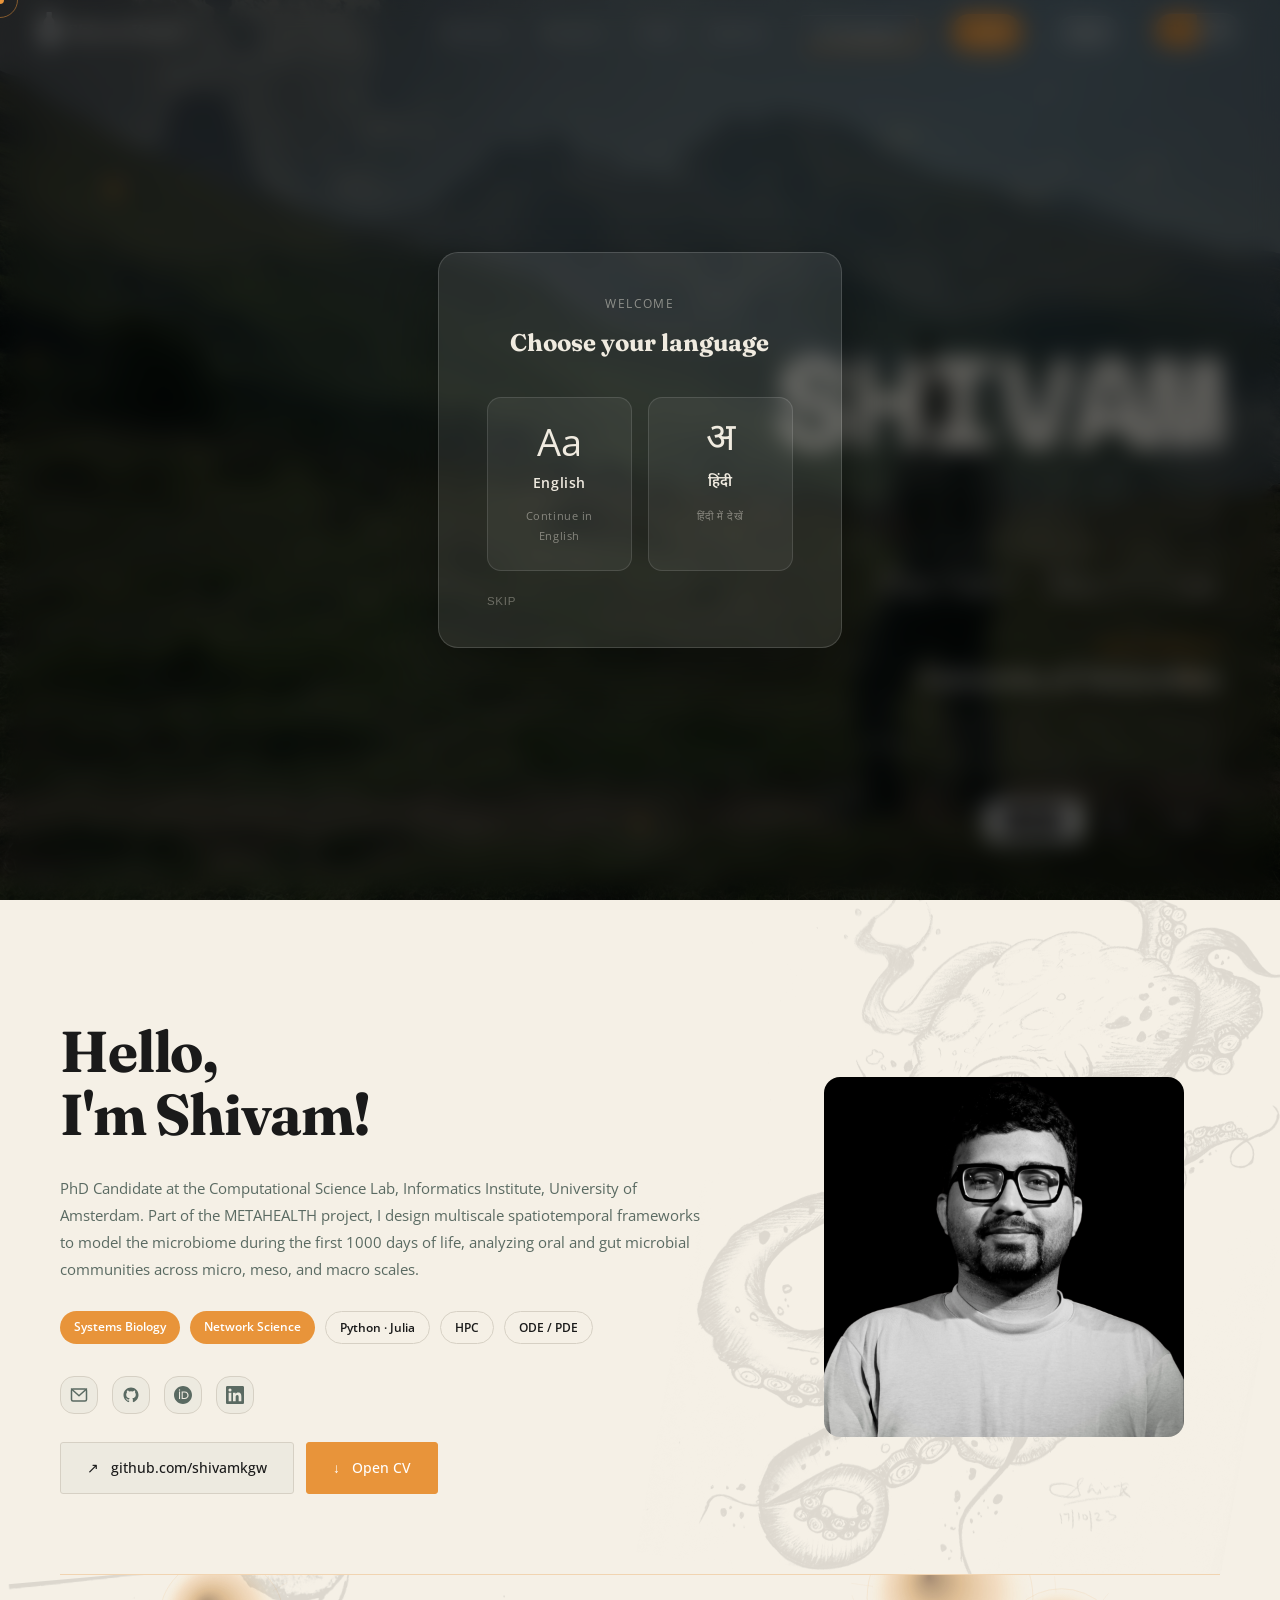
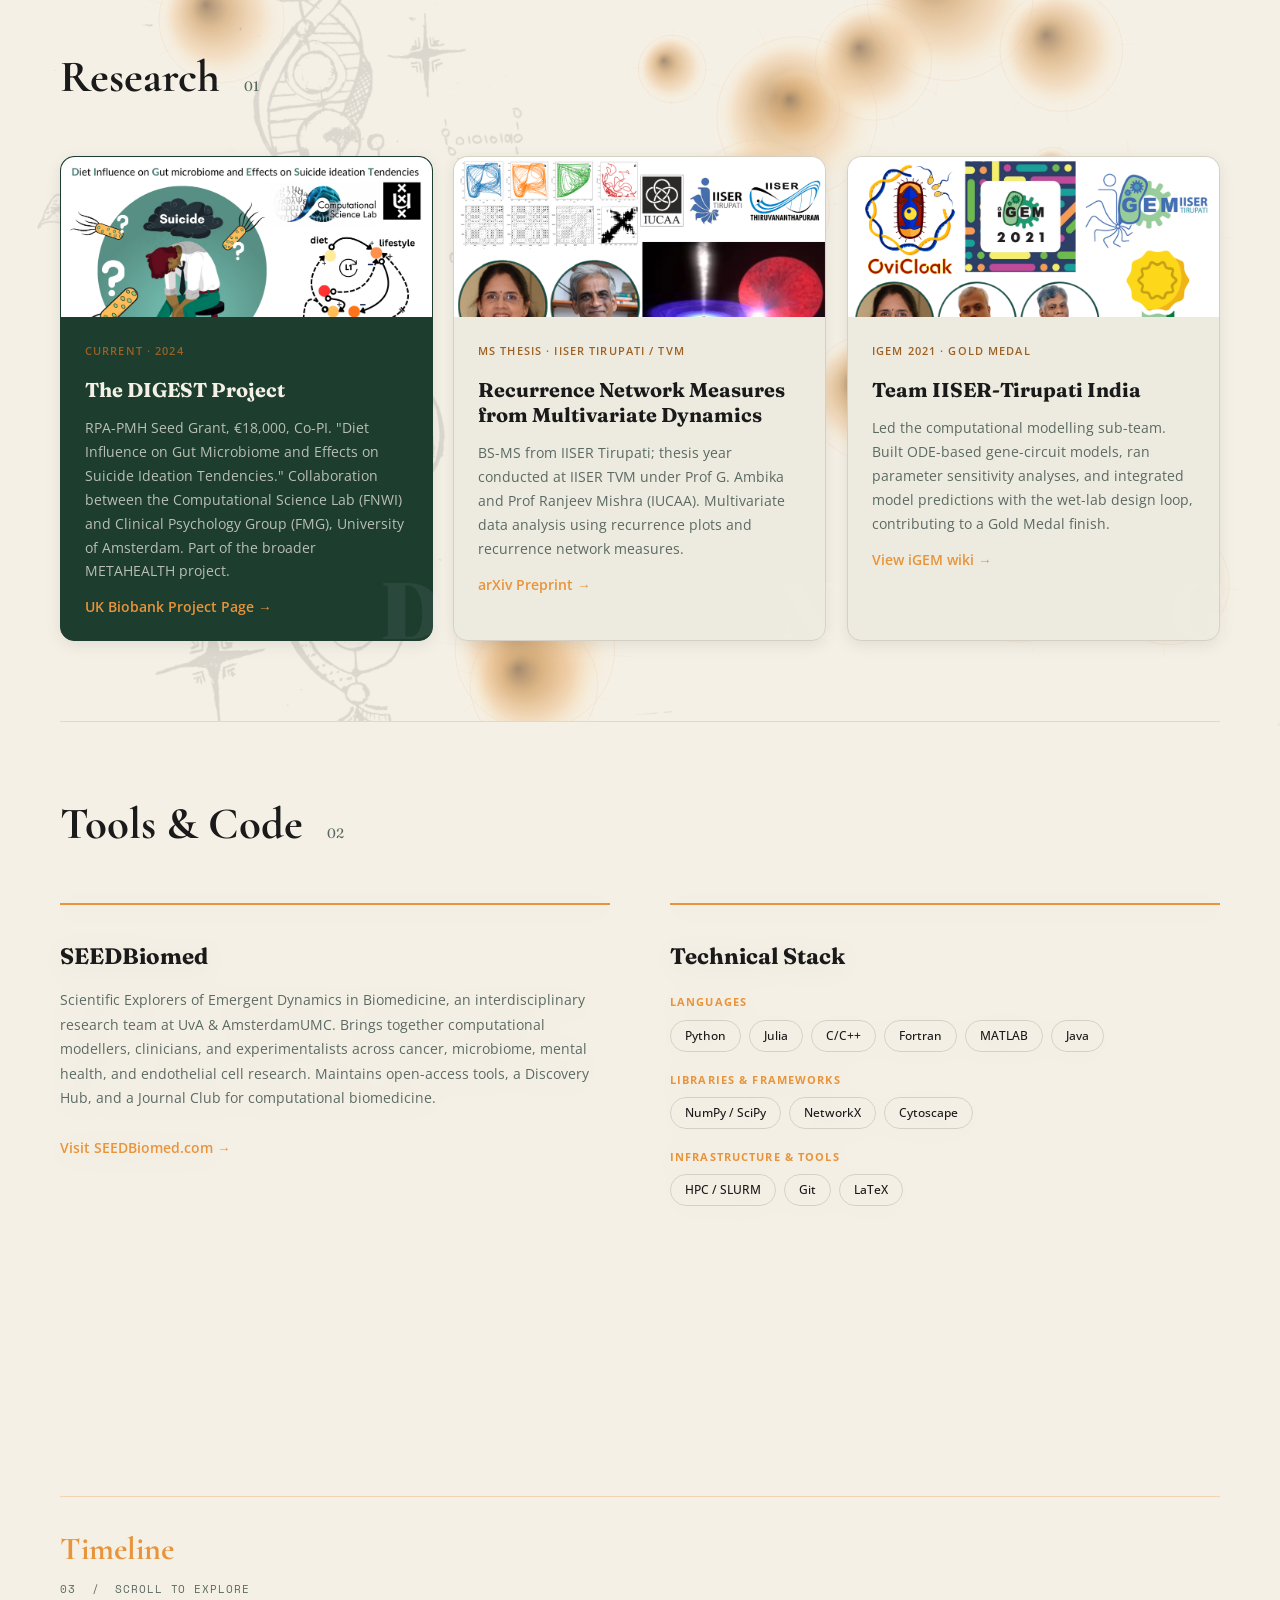
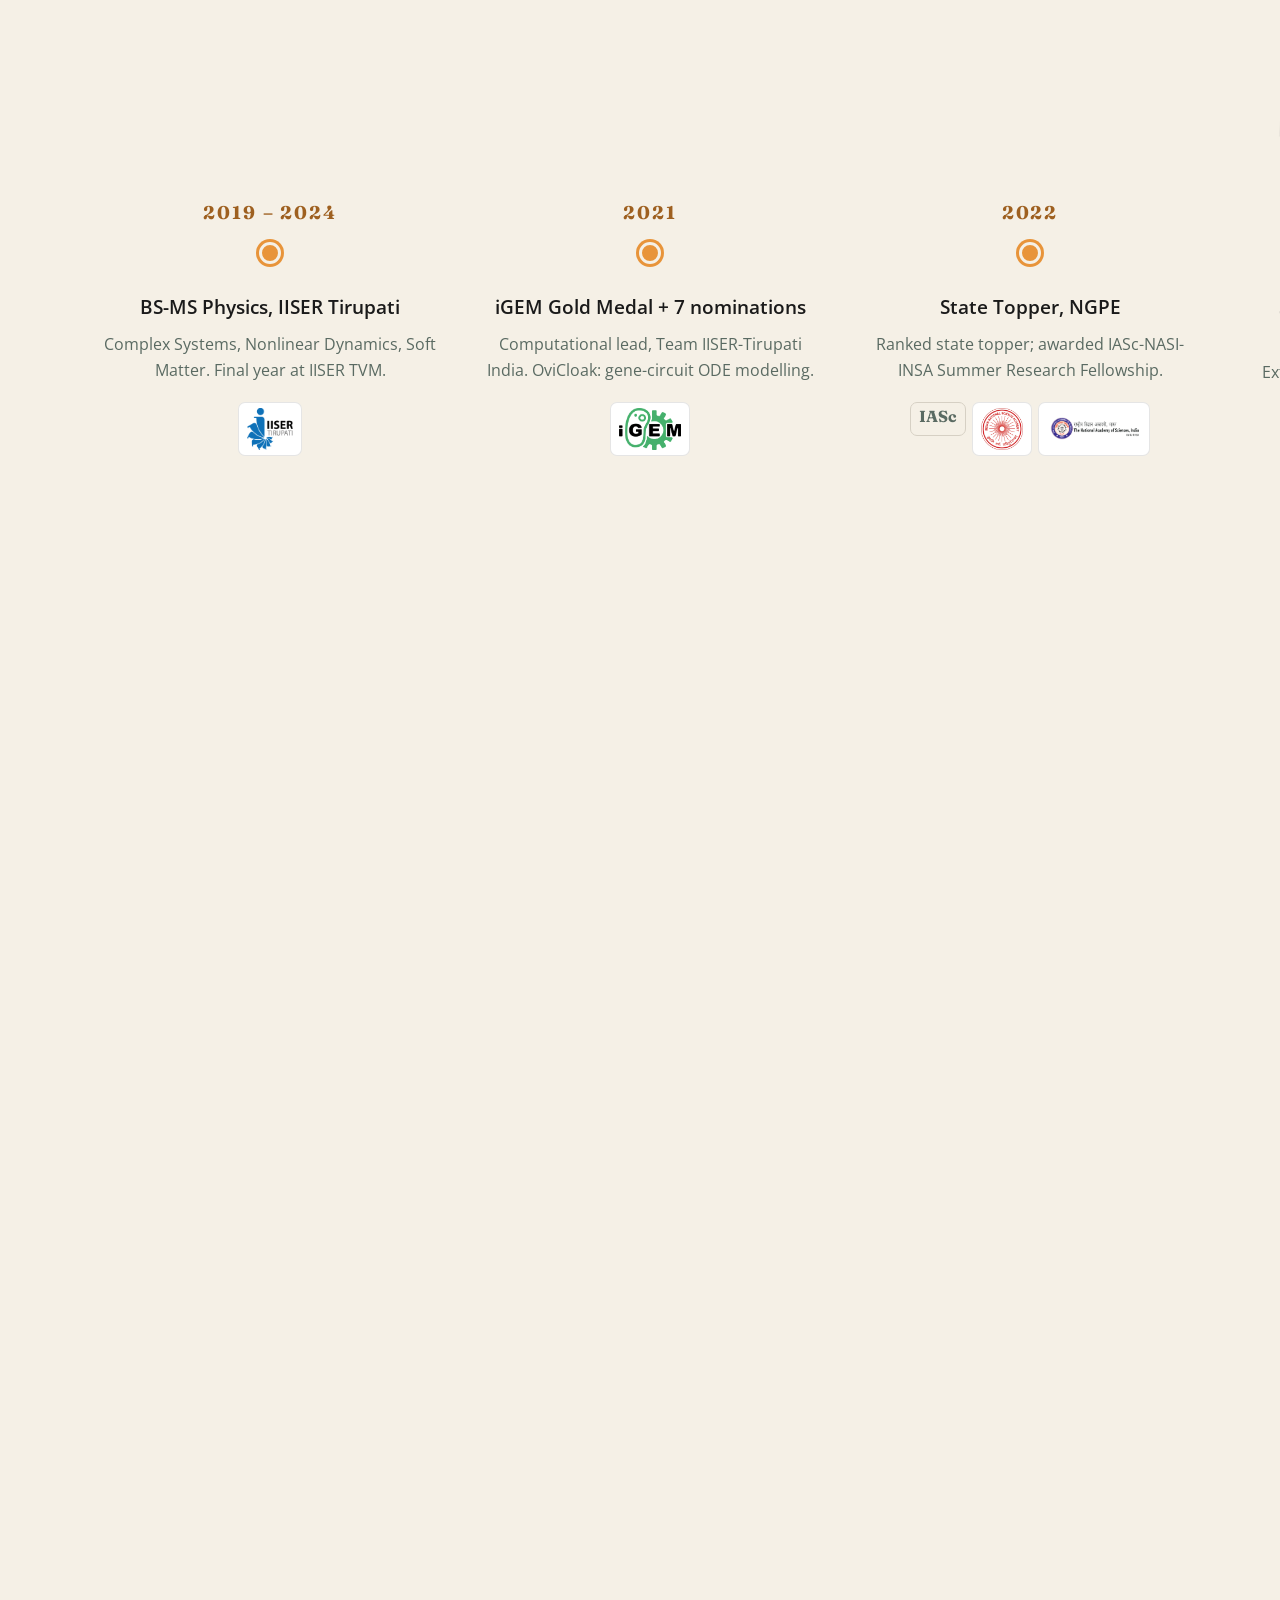
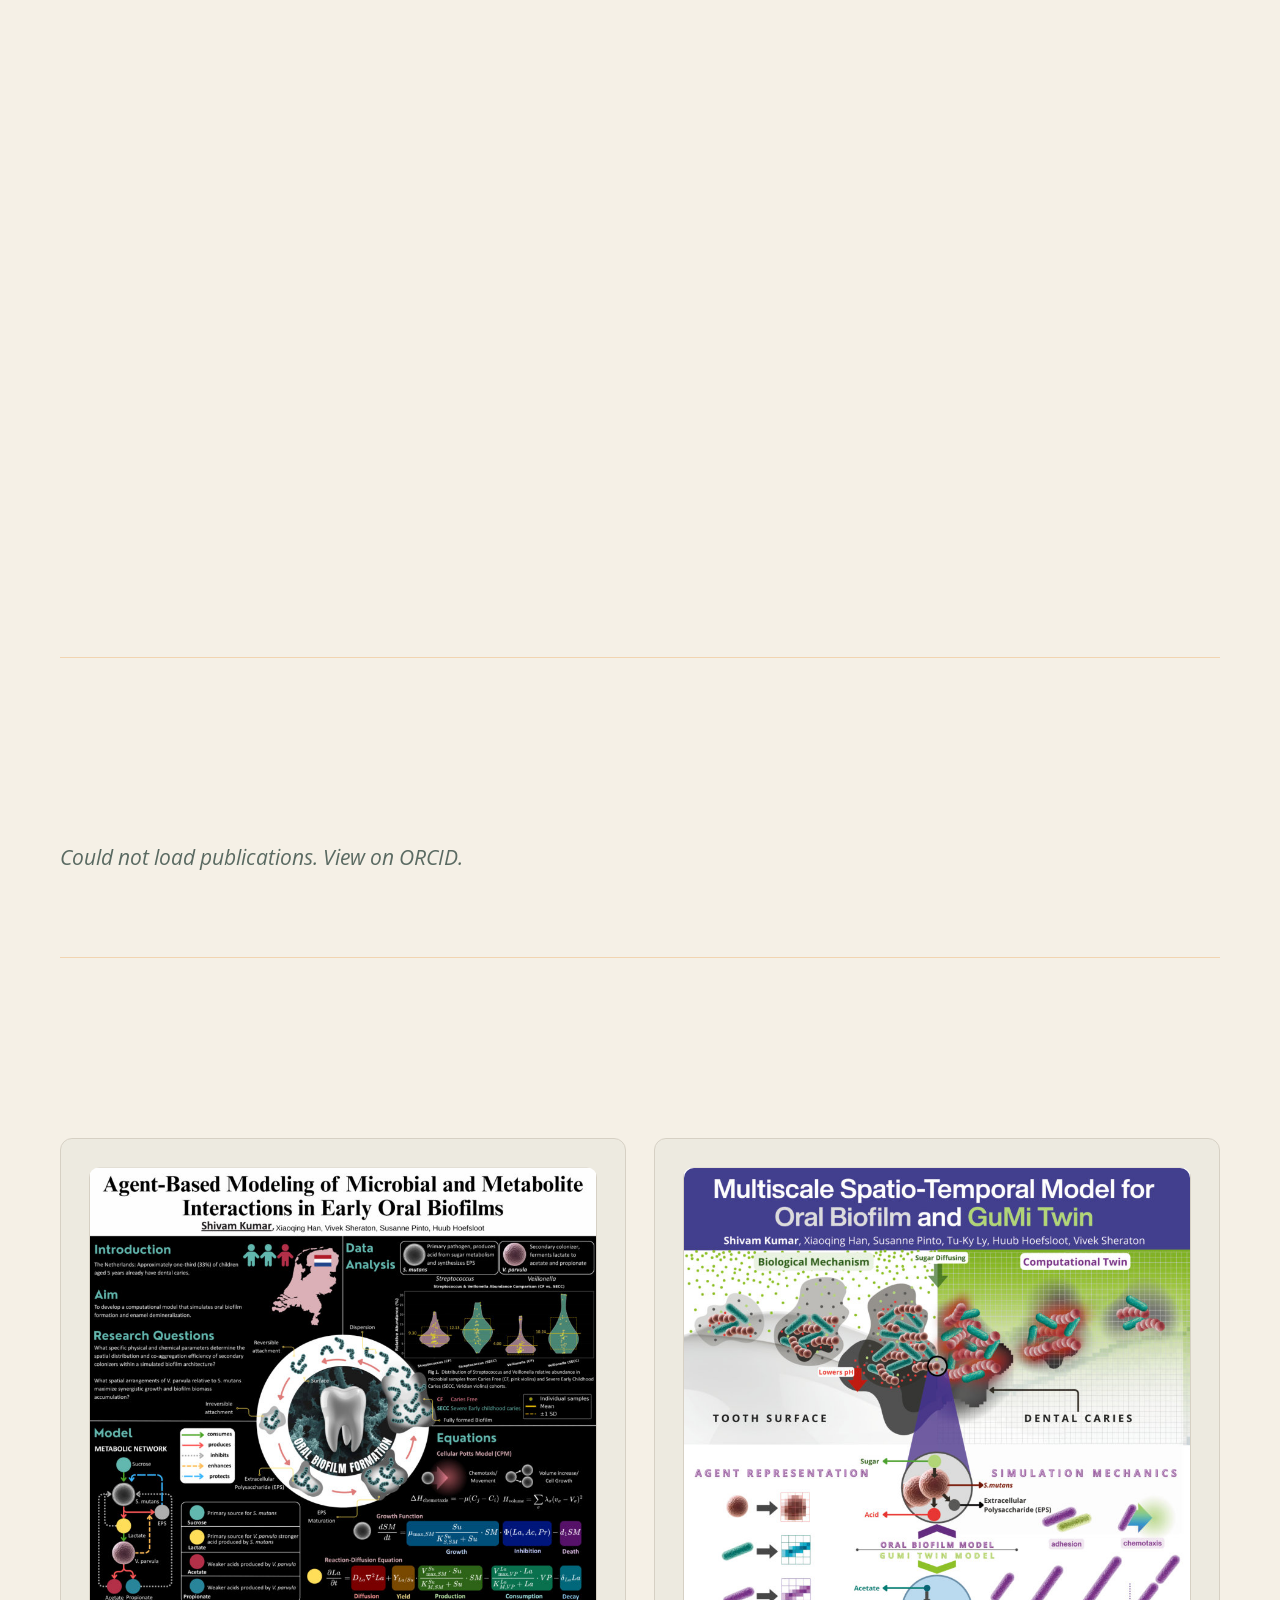
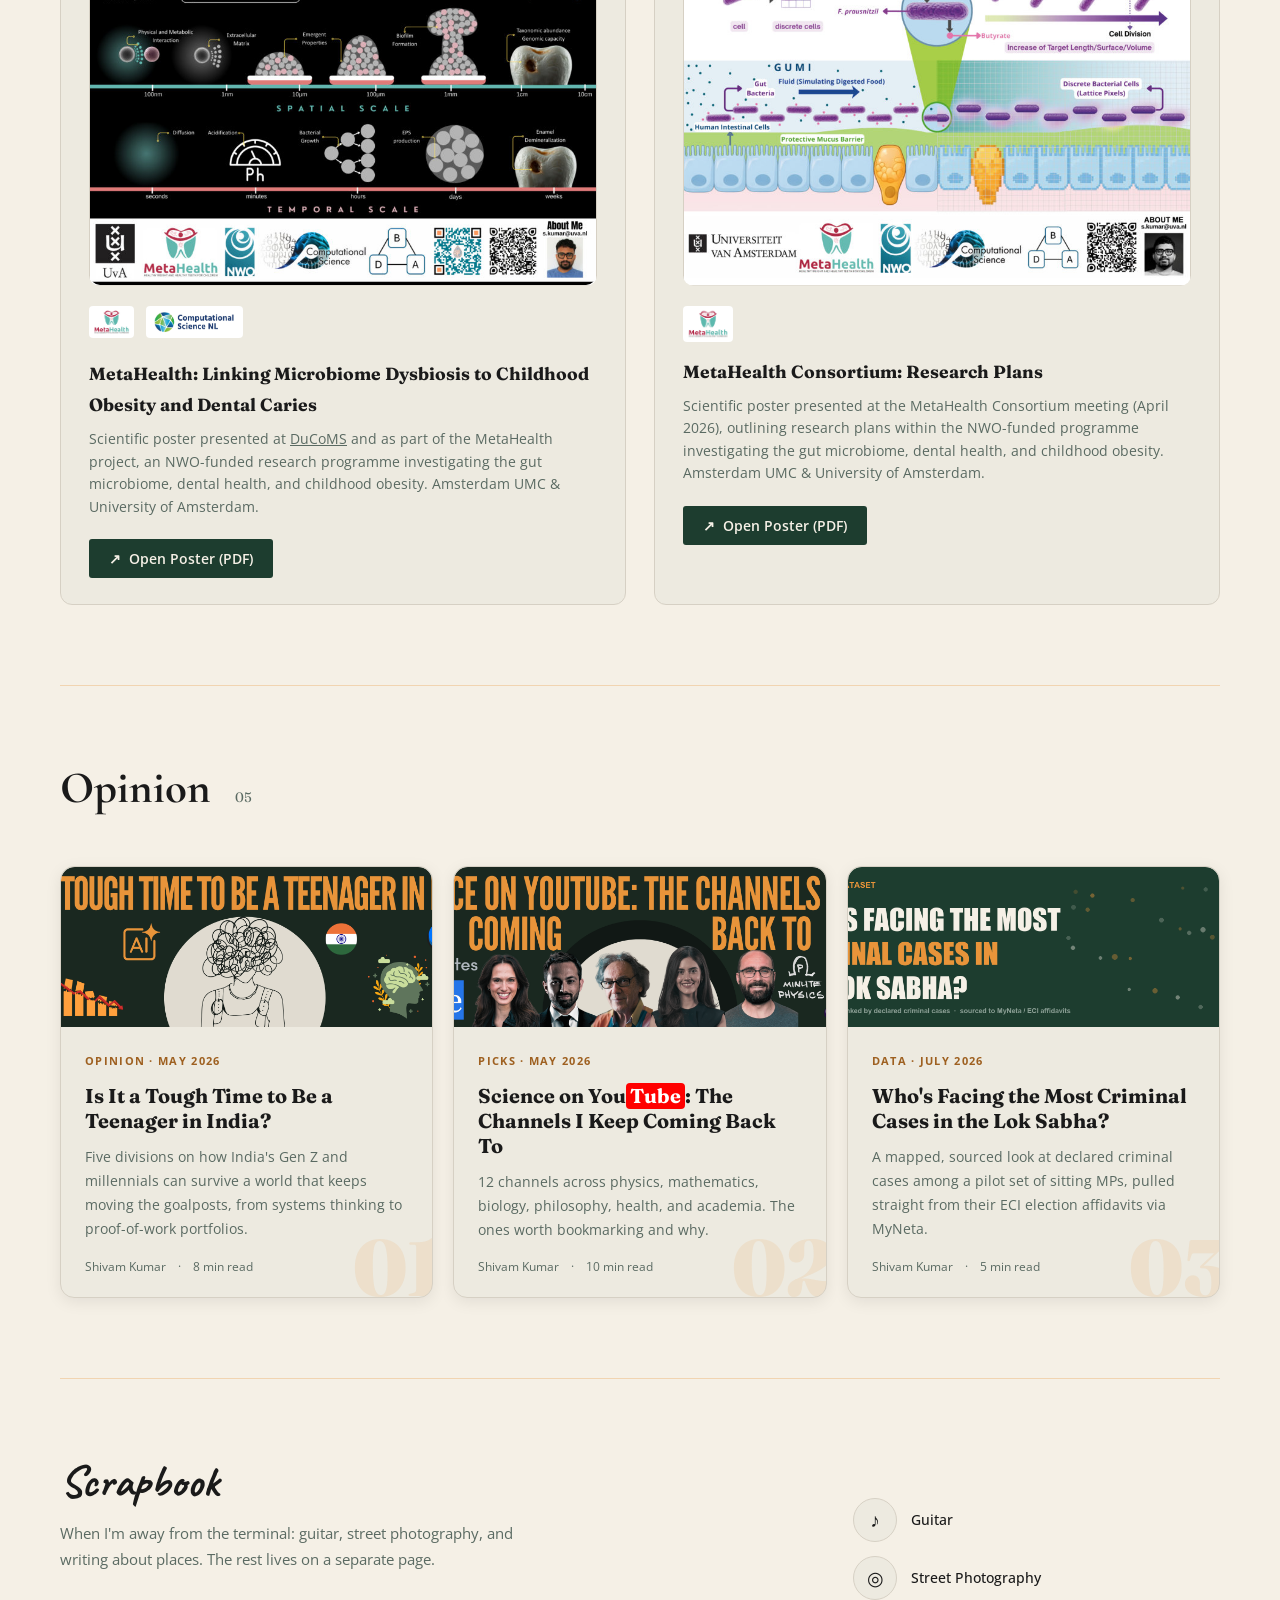
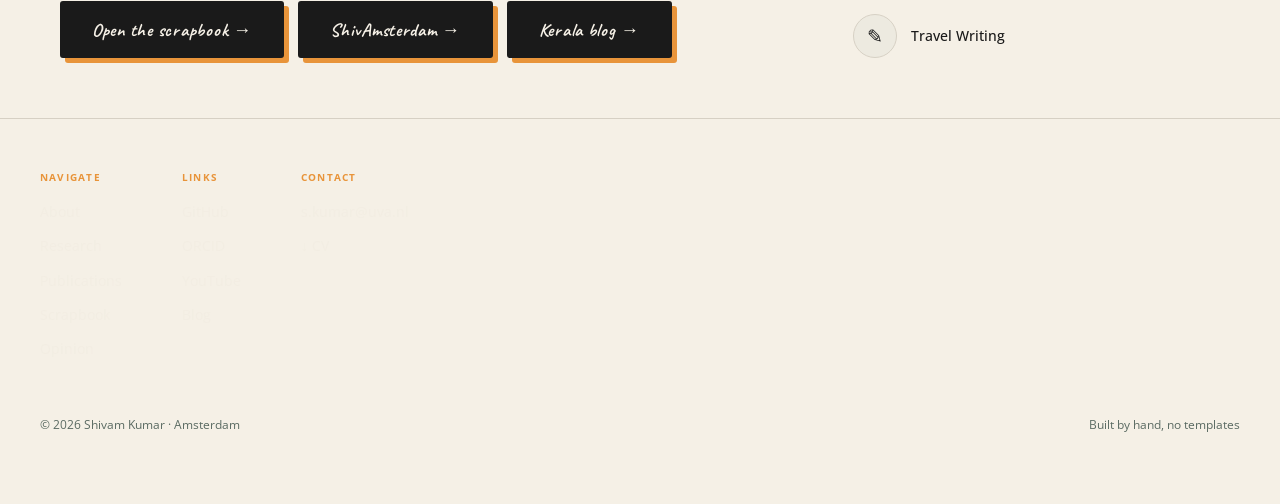
==== commit 124fad9c: "Add MP criminal-cases pilot page: state map + sourced dataset Adds a new opinion page covering 18 ha" ====
--- a/index.html
+++ b/index.html
@@ -1151,7 +1151,7 @@
     }
     .opinion-grid {
       display: grid;
-      grid-template-columns: repeat(2, 1fr);
+      grid-template-columns: repeat(auto-fit, minmax(300px, 1fr));
       gap: 20px;
       margin-top: 40px;
     }
@@ -2258,6 +2258,23 @@
         <span class="opinion-num">02</span>
         <span class="opinion-arrow">&#8599;</span>
       </a>
+      <a href="mp-crime-map.html" class="opinion-card" data-reveal>
+        <div class="opinion-card-img">
+          <img src="assets/img/banner-mp-crime-map.png" alt="Who's Facing the Most Criminal Cases in the Lok Sabha?" loading="lazy">
+        </div>
+        <div class="opinion-body">
+          <p class="opinion-tag">Data &middot; July 2026</p>
+          <p class="opinion-title">Who's Facing the Most Criminal Cases in the Lok Sabha?</p>
+          <p class="opinion-lead">A mapped, sourced look at declared criminal cases among a pilot set of sitting MPs, pulled straight from their ECI election affidavits via MyNeta.</p>
+          <div class="opinion-meta">
+            <span>Shivam Kumar</span>
+            <span>&middot;</span>
+            <span>5 min read</span>
+          </div>
+        </div>
+        <span class="opinion-num">03</span>
+        <span class="opinion-arrow">&#8599;</span>
+      </a>
     </div>
   </section>
 
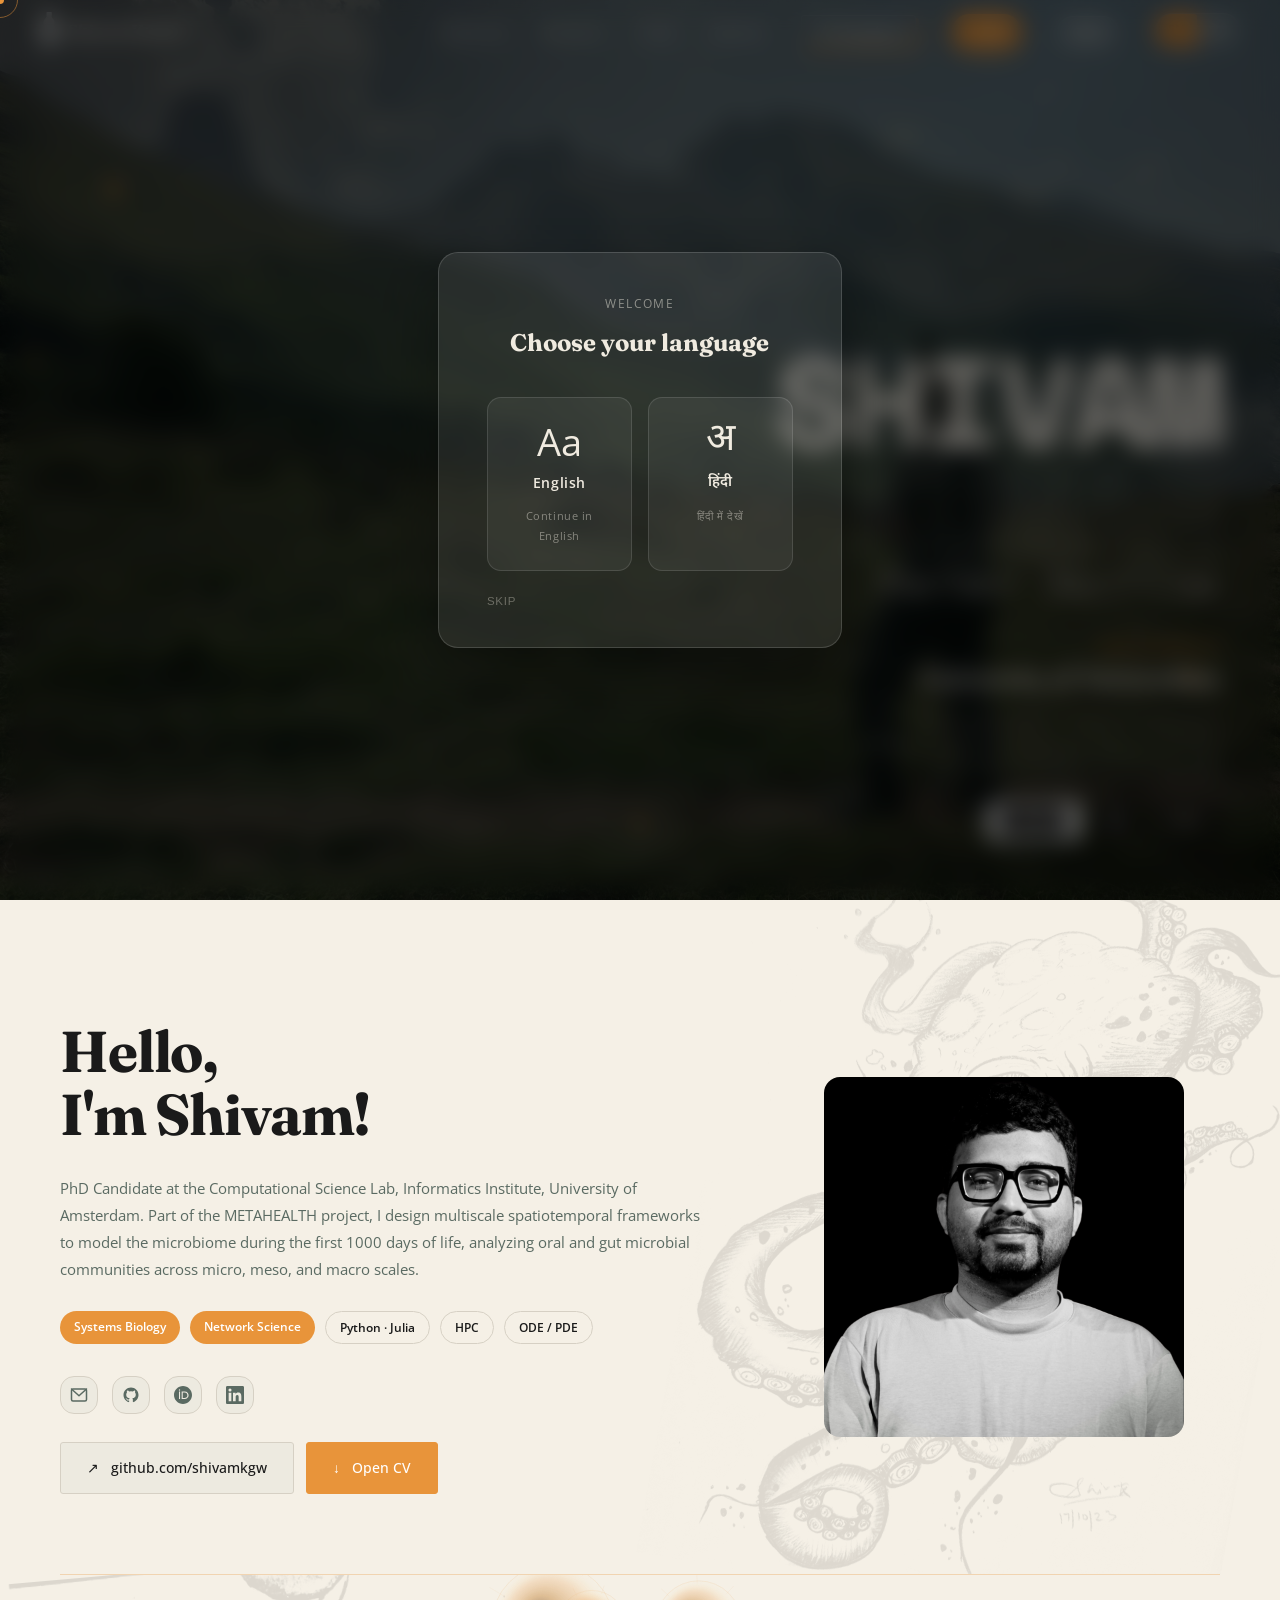
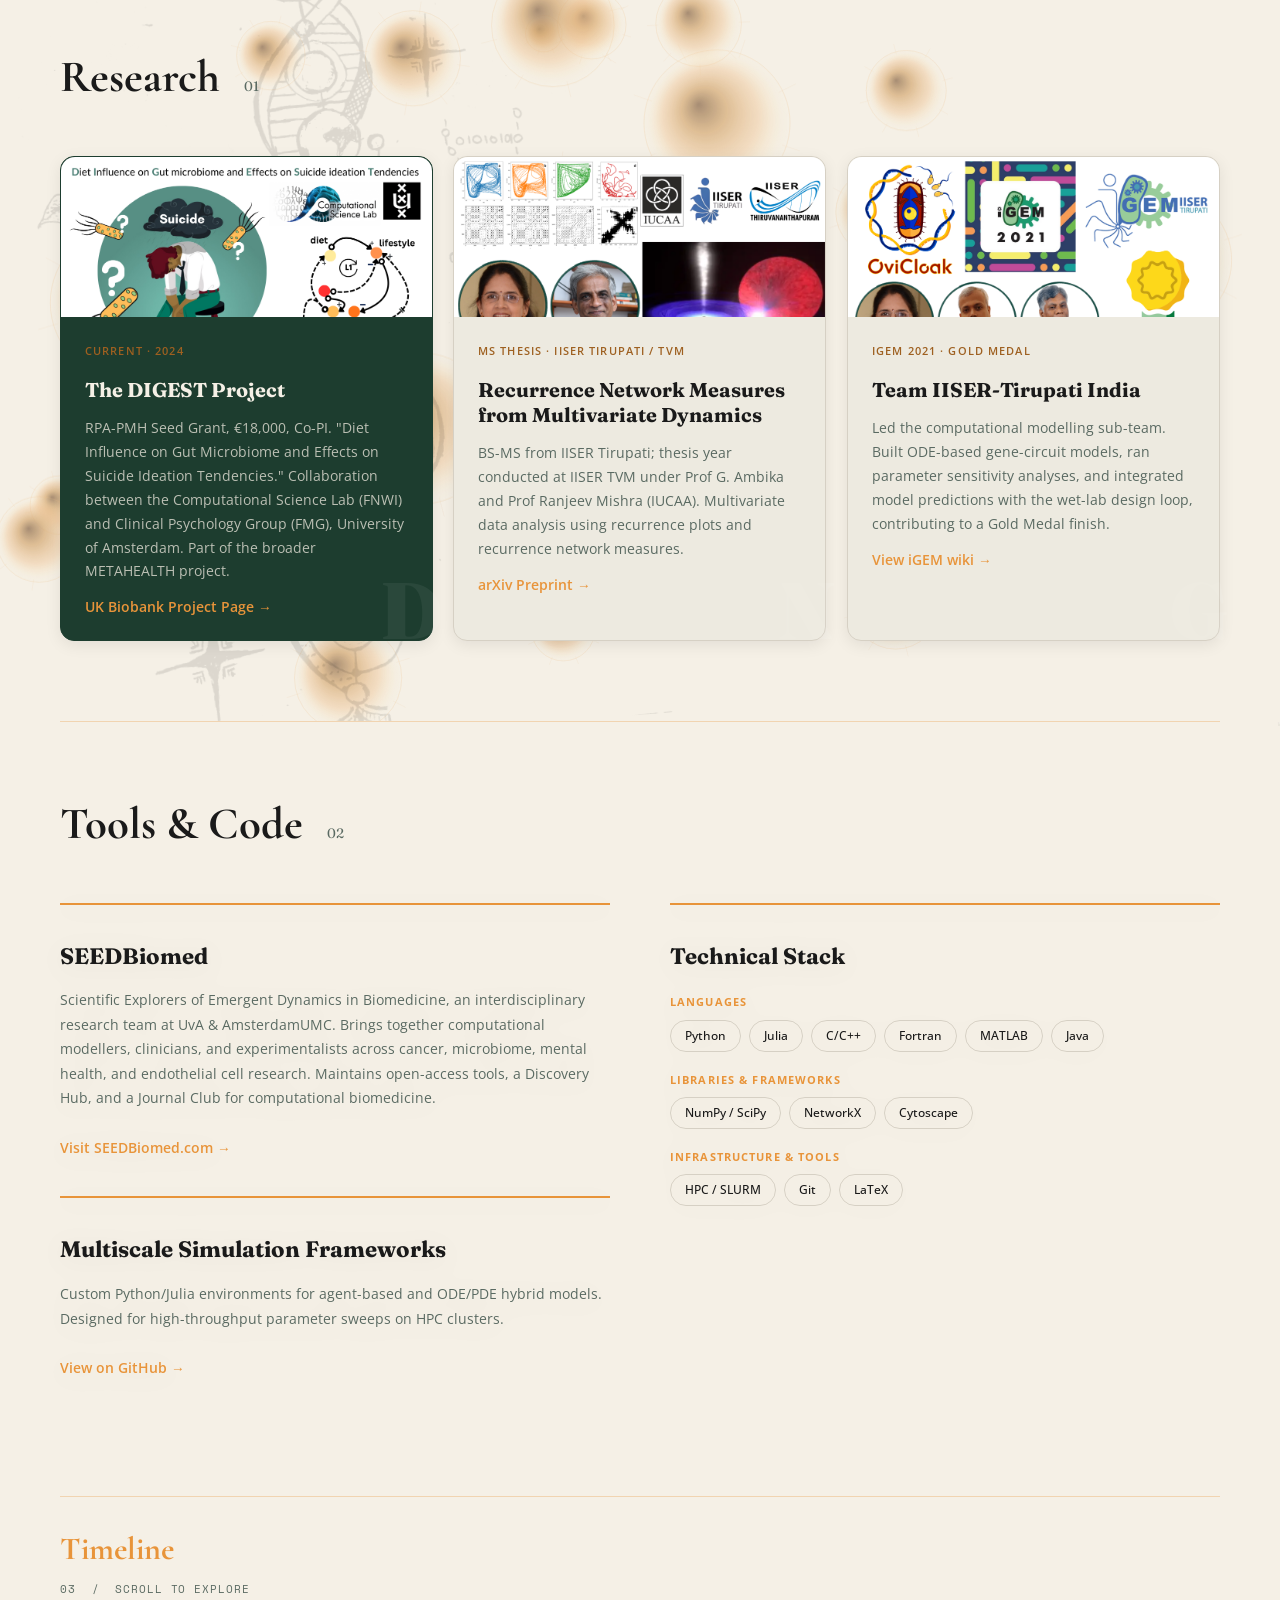
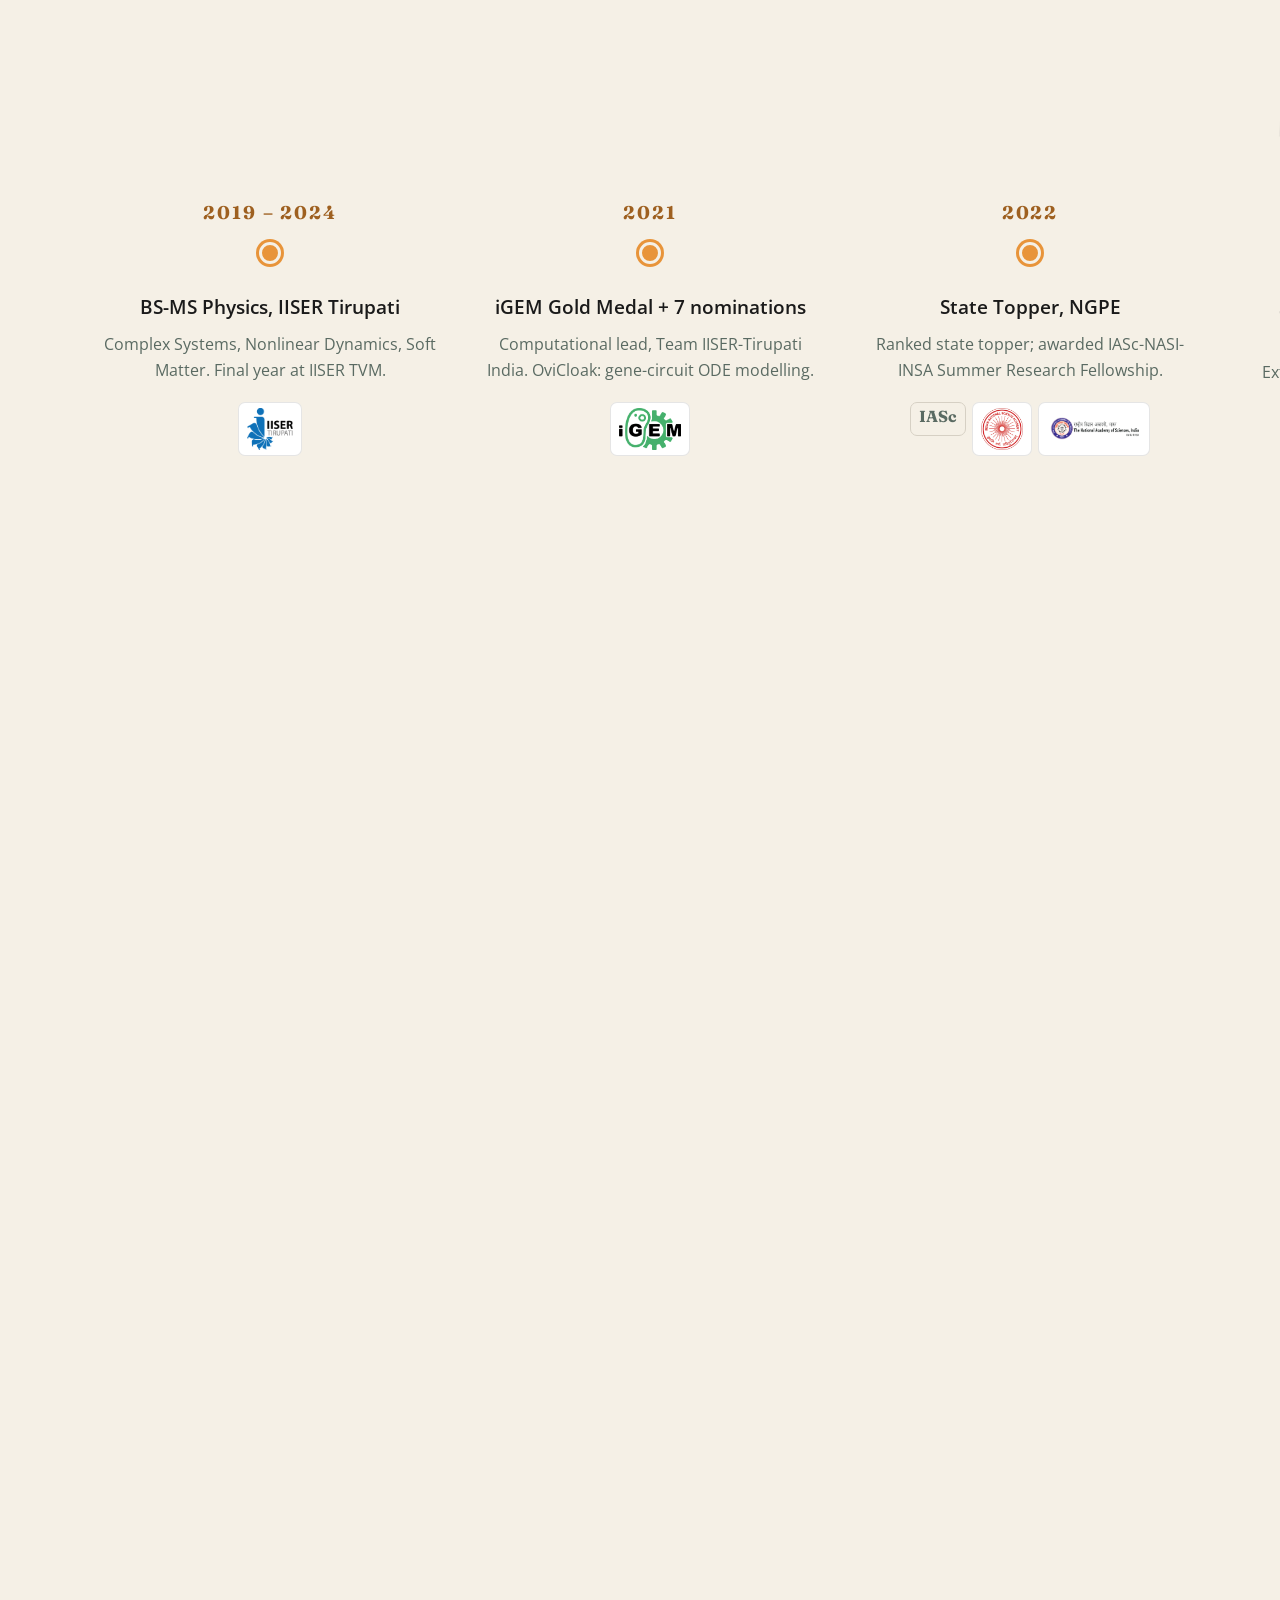
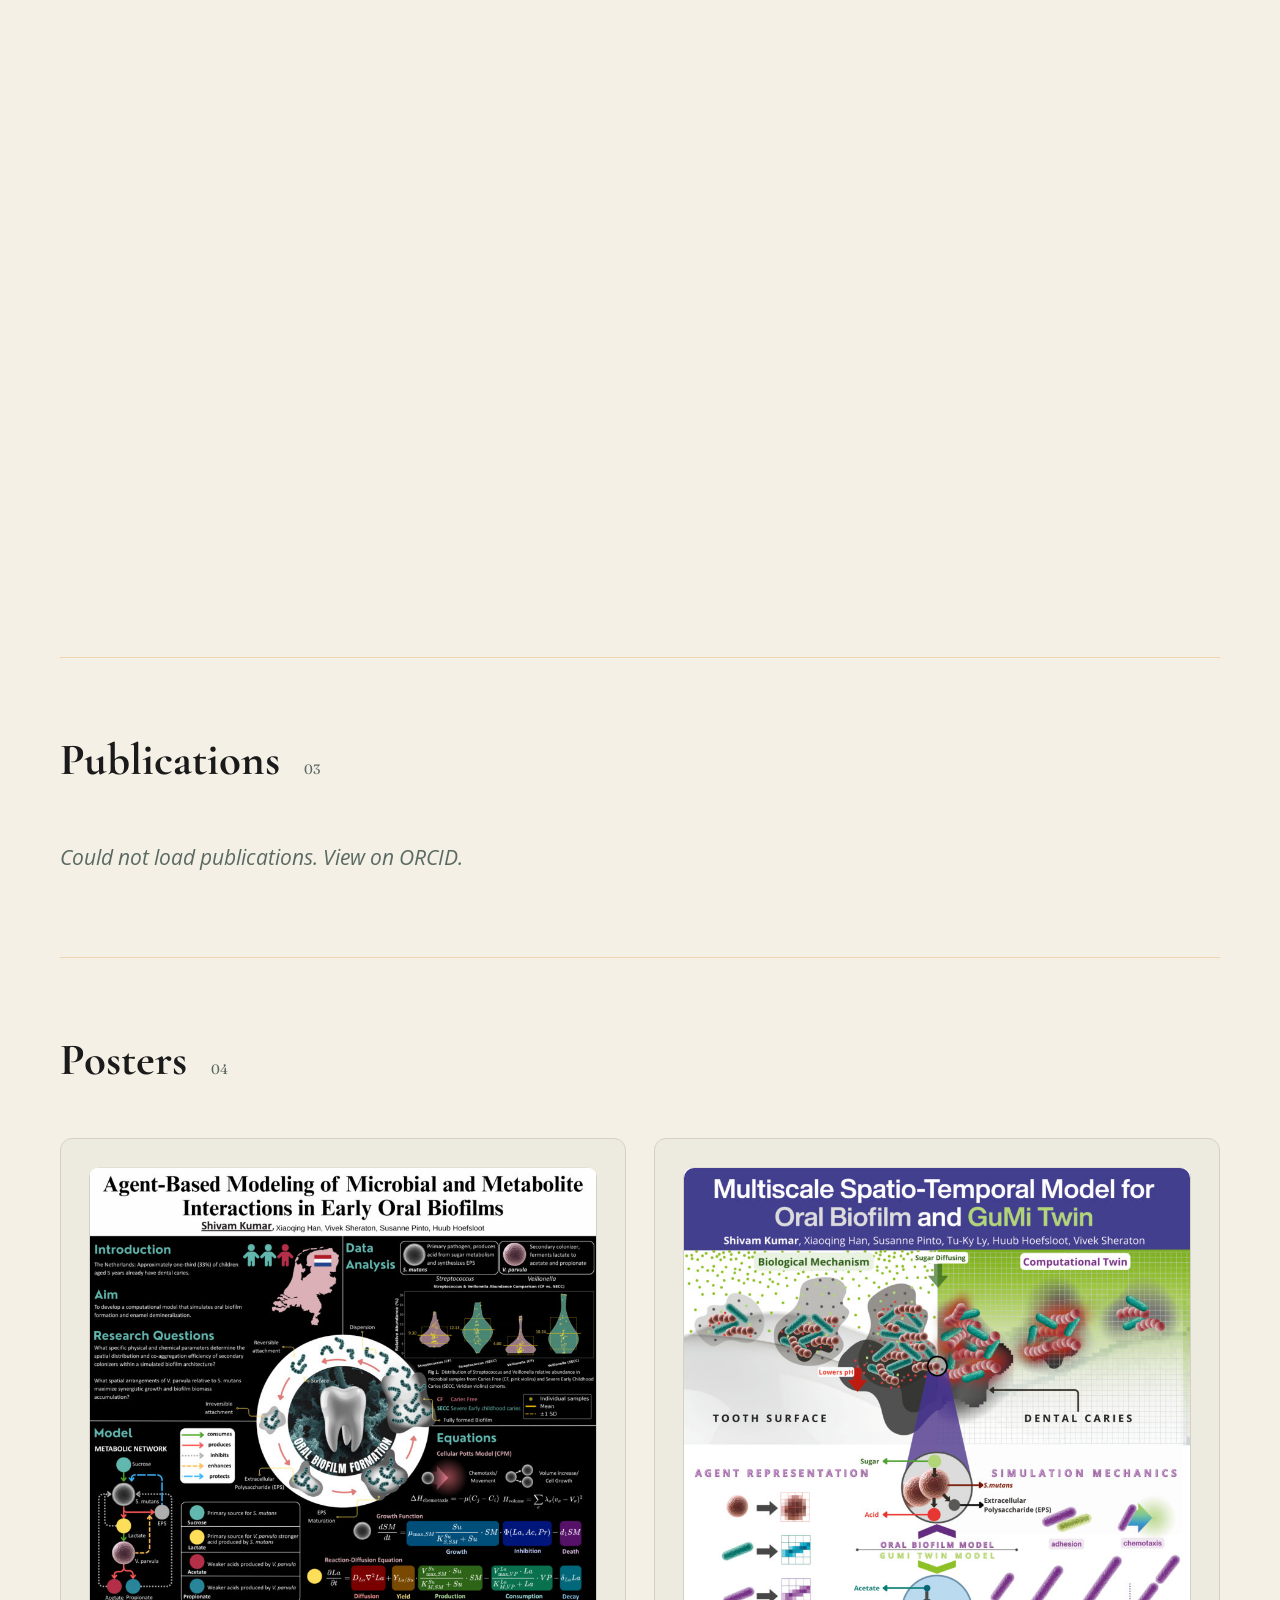
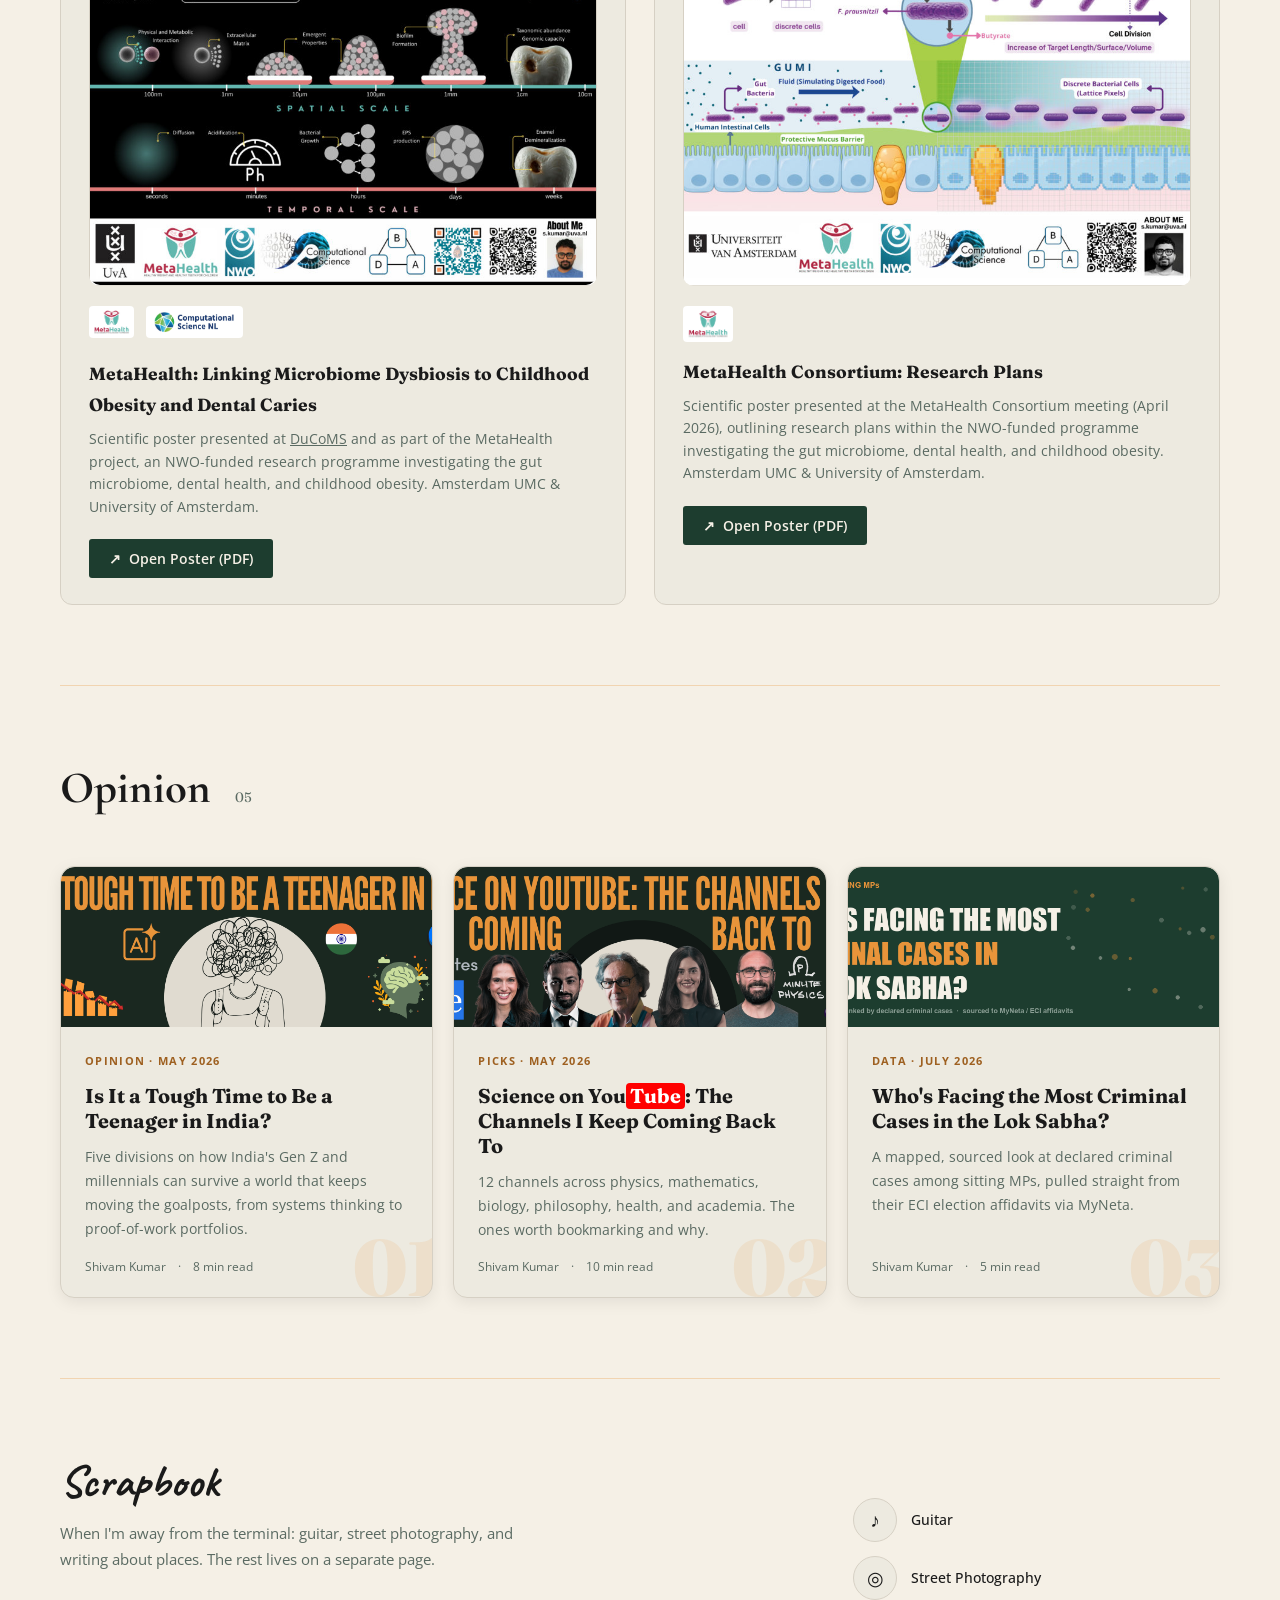
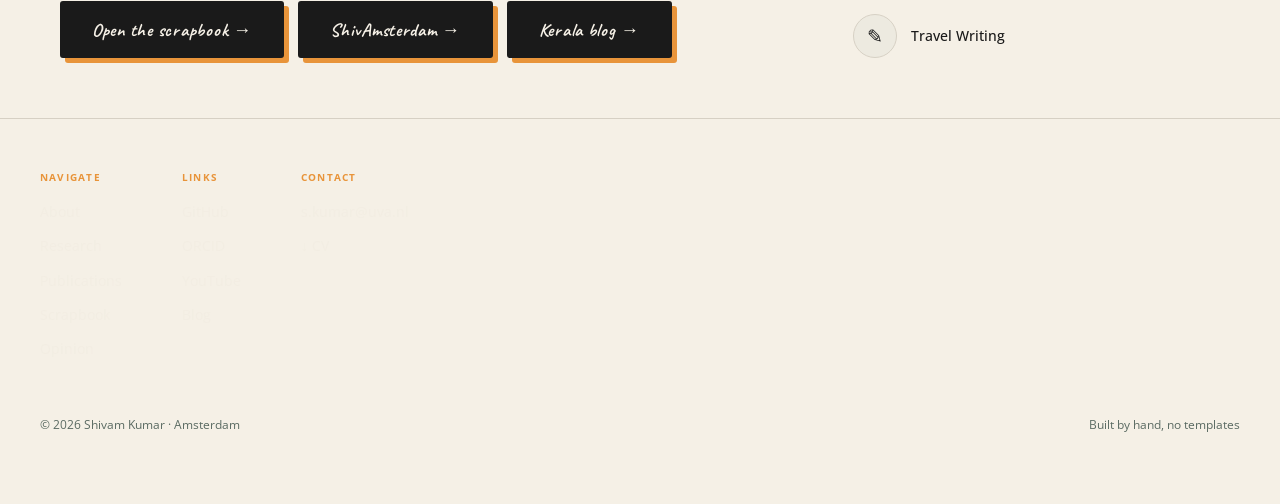
==== commit f202ede6: "Expand MP crime-map to all 484 sourced winners, fix statistics and copy Scales the dataset from an 1" ====
--- a/index.html
+++ b/index.html
@@ -2265,7 +2265,7 @@
         <div class="opinion-body">
           <p class="opinion-tag">Data &middot; July 2026</p>
           <p class="opinion-title">Who's Facing the Most Criminal Cases in the Lok Sabha?</p>
-          <p class="opinion-lead">A mapped, sourced look at declared criminal cases among a pilot set of sitting MPs, pulled straight from their ECI election affidavits via MyNeta.</p>
+          <p class="opinion-lead">A mapped, sourced look at declared criminal cases among sitting MPs, pulled straight from their ECI election affidavits via MyNeta.</p>
           <div class="opinion-meta">
             <span>Shivam Kumar</span>
             <span>&middot;</span>
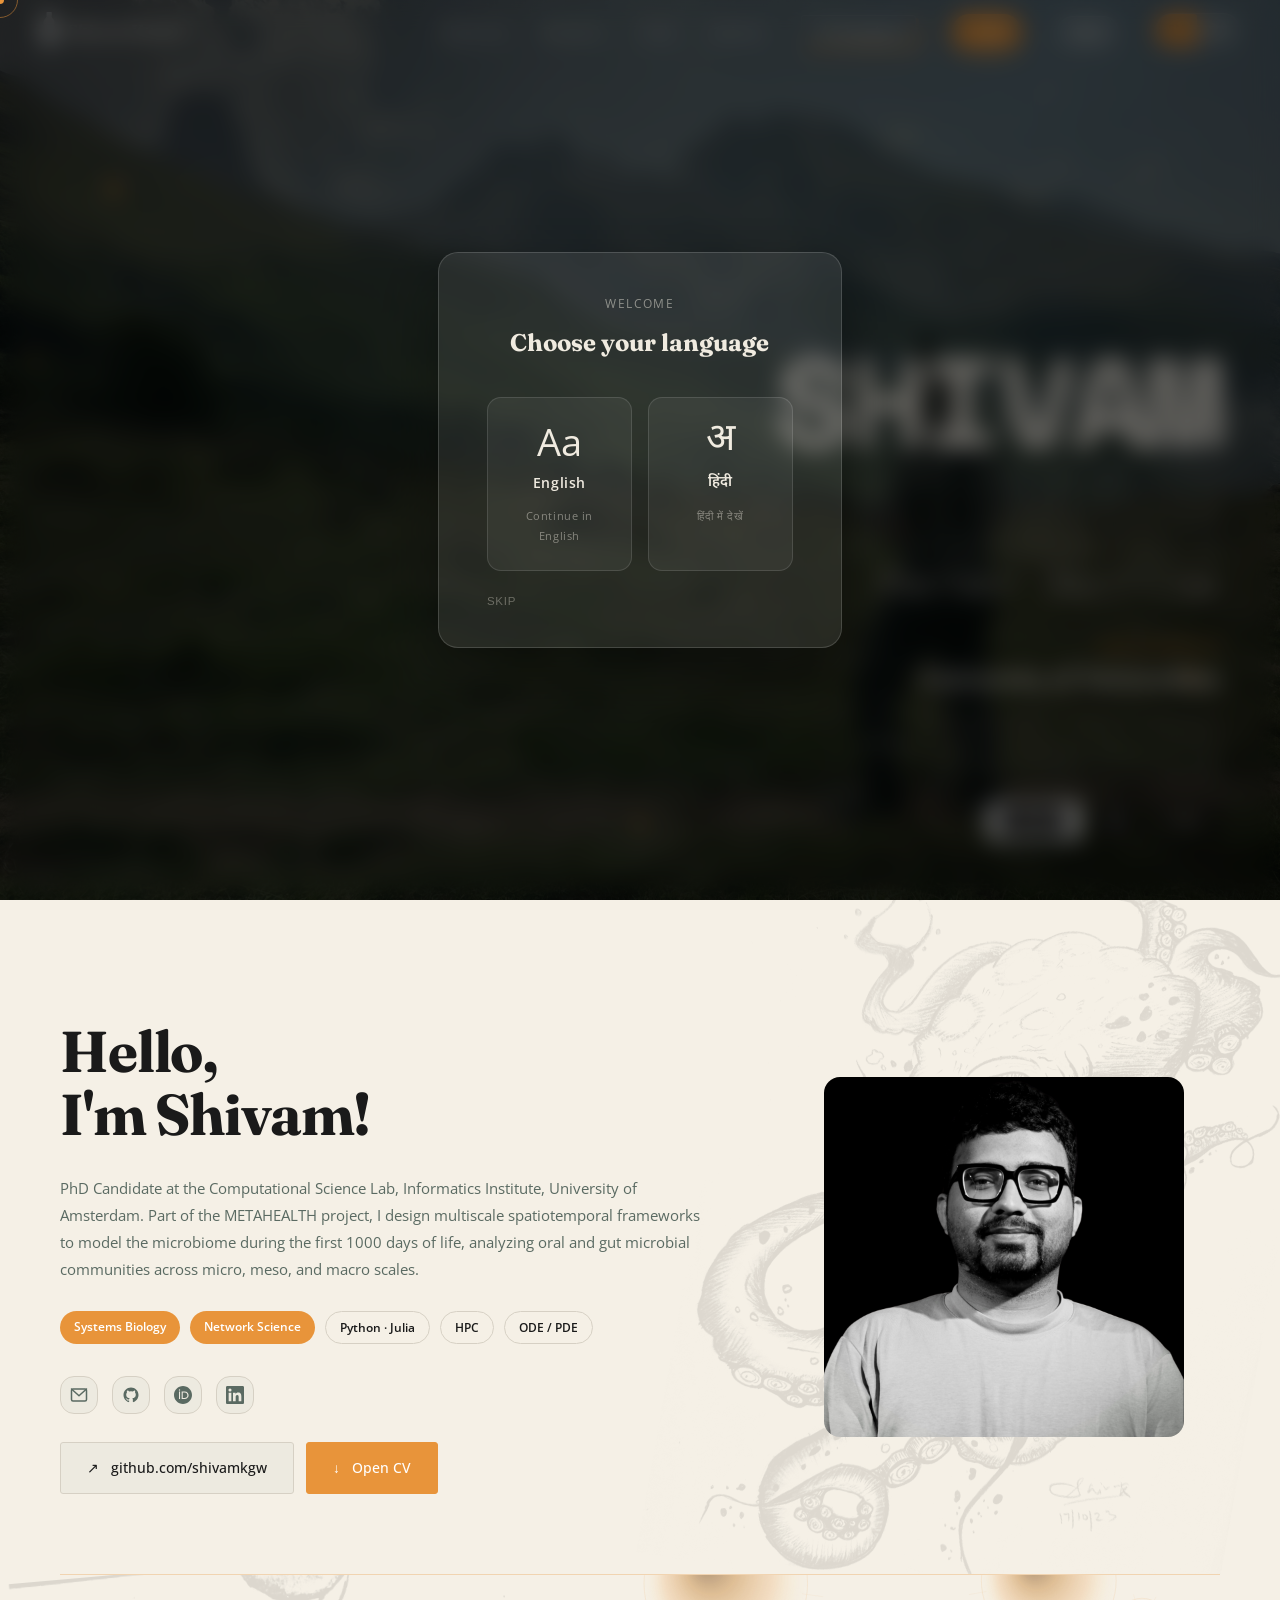
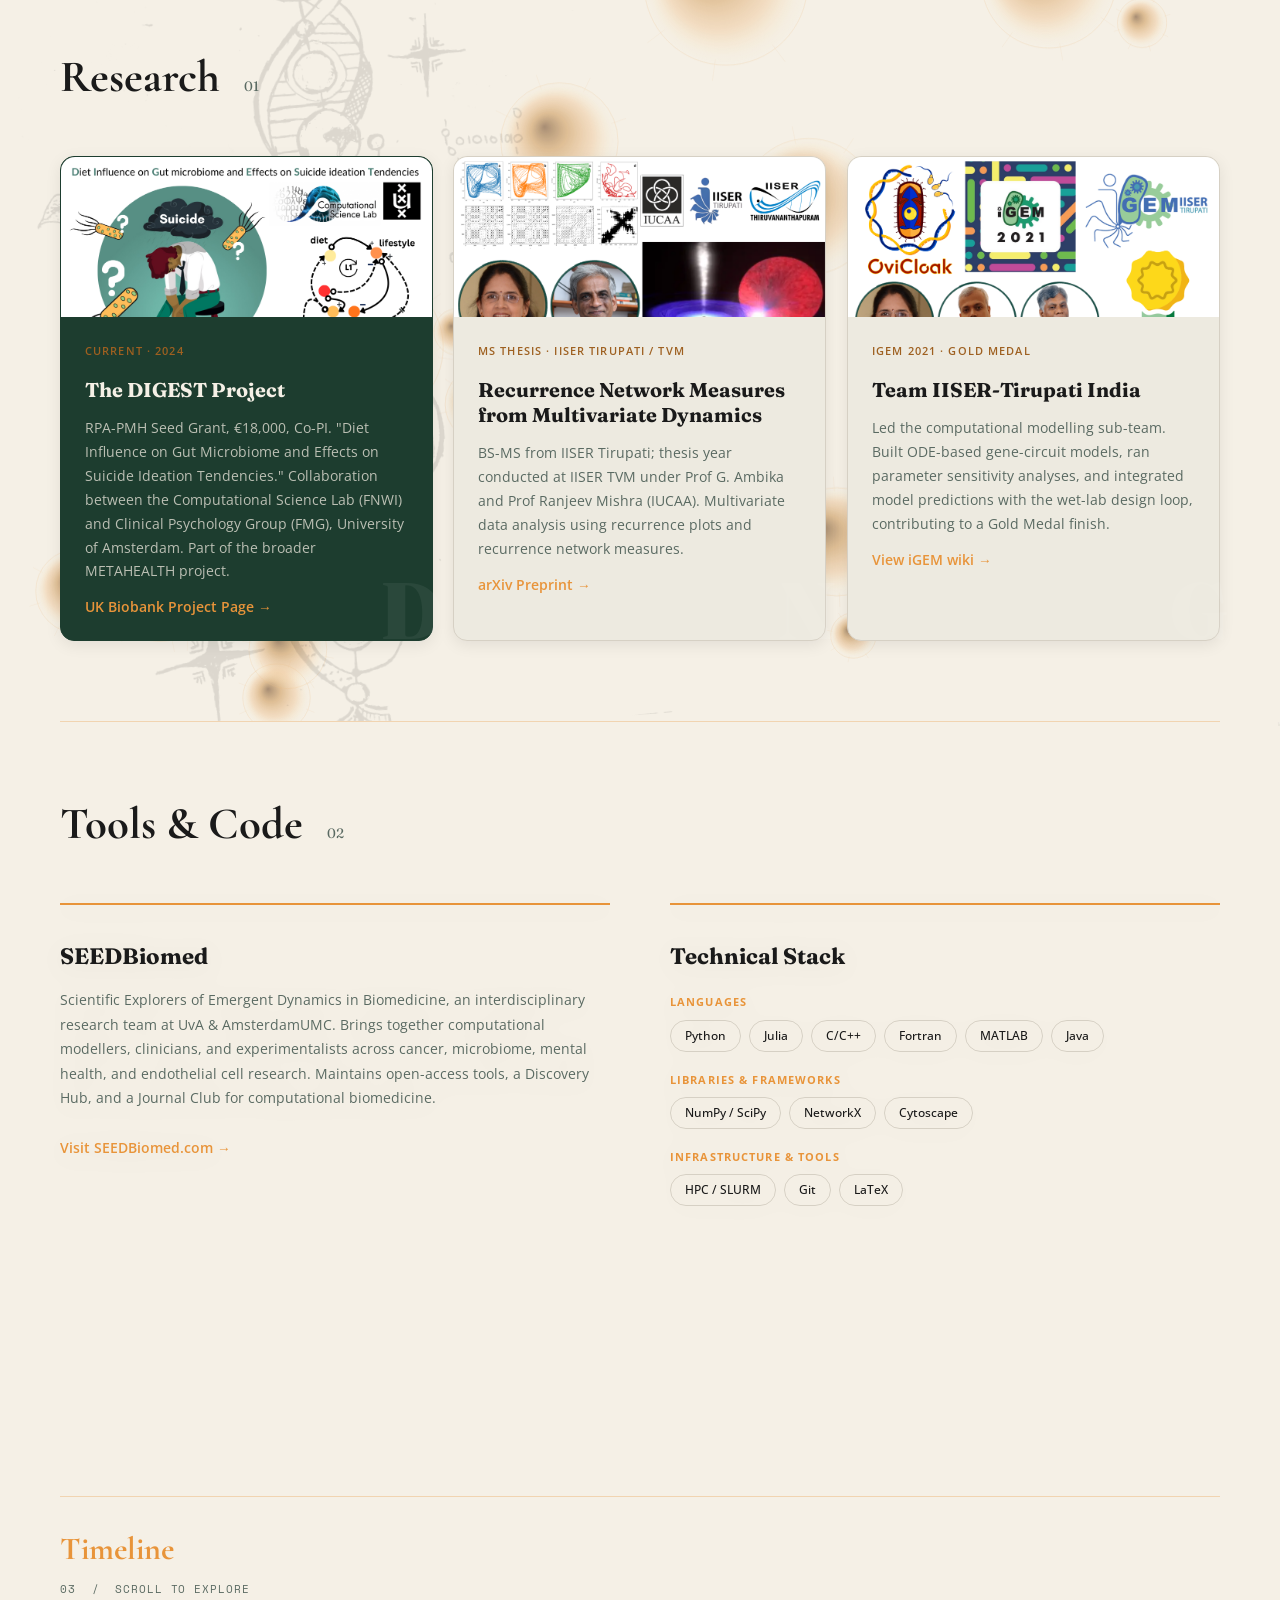
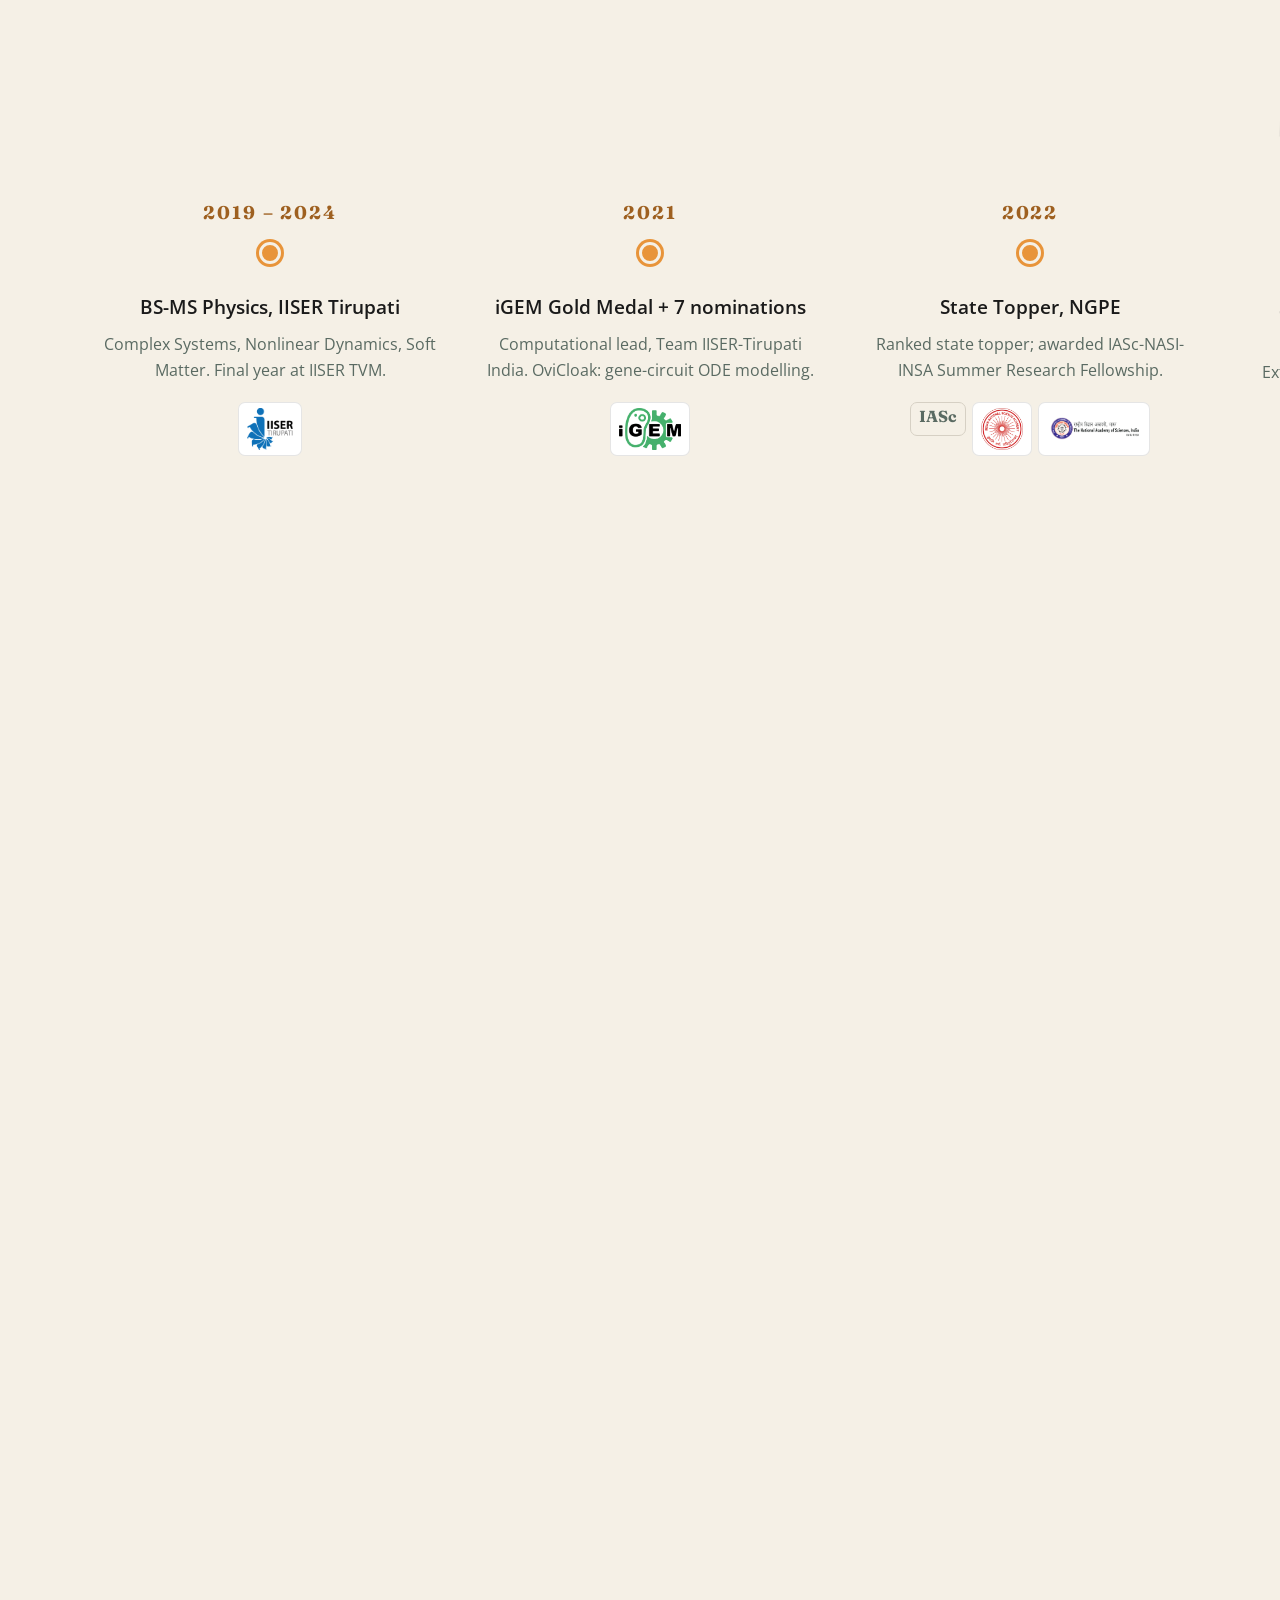
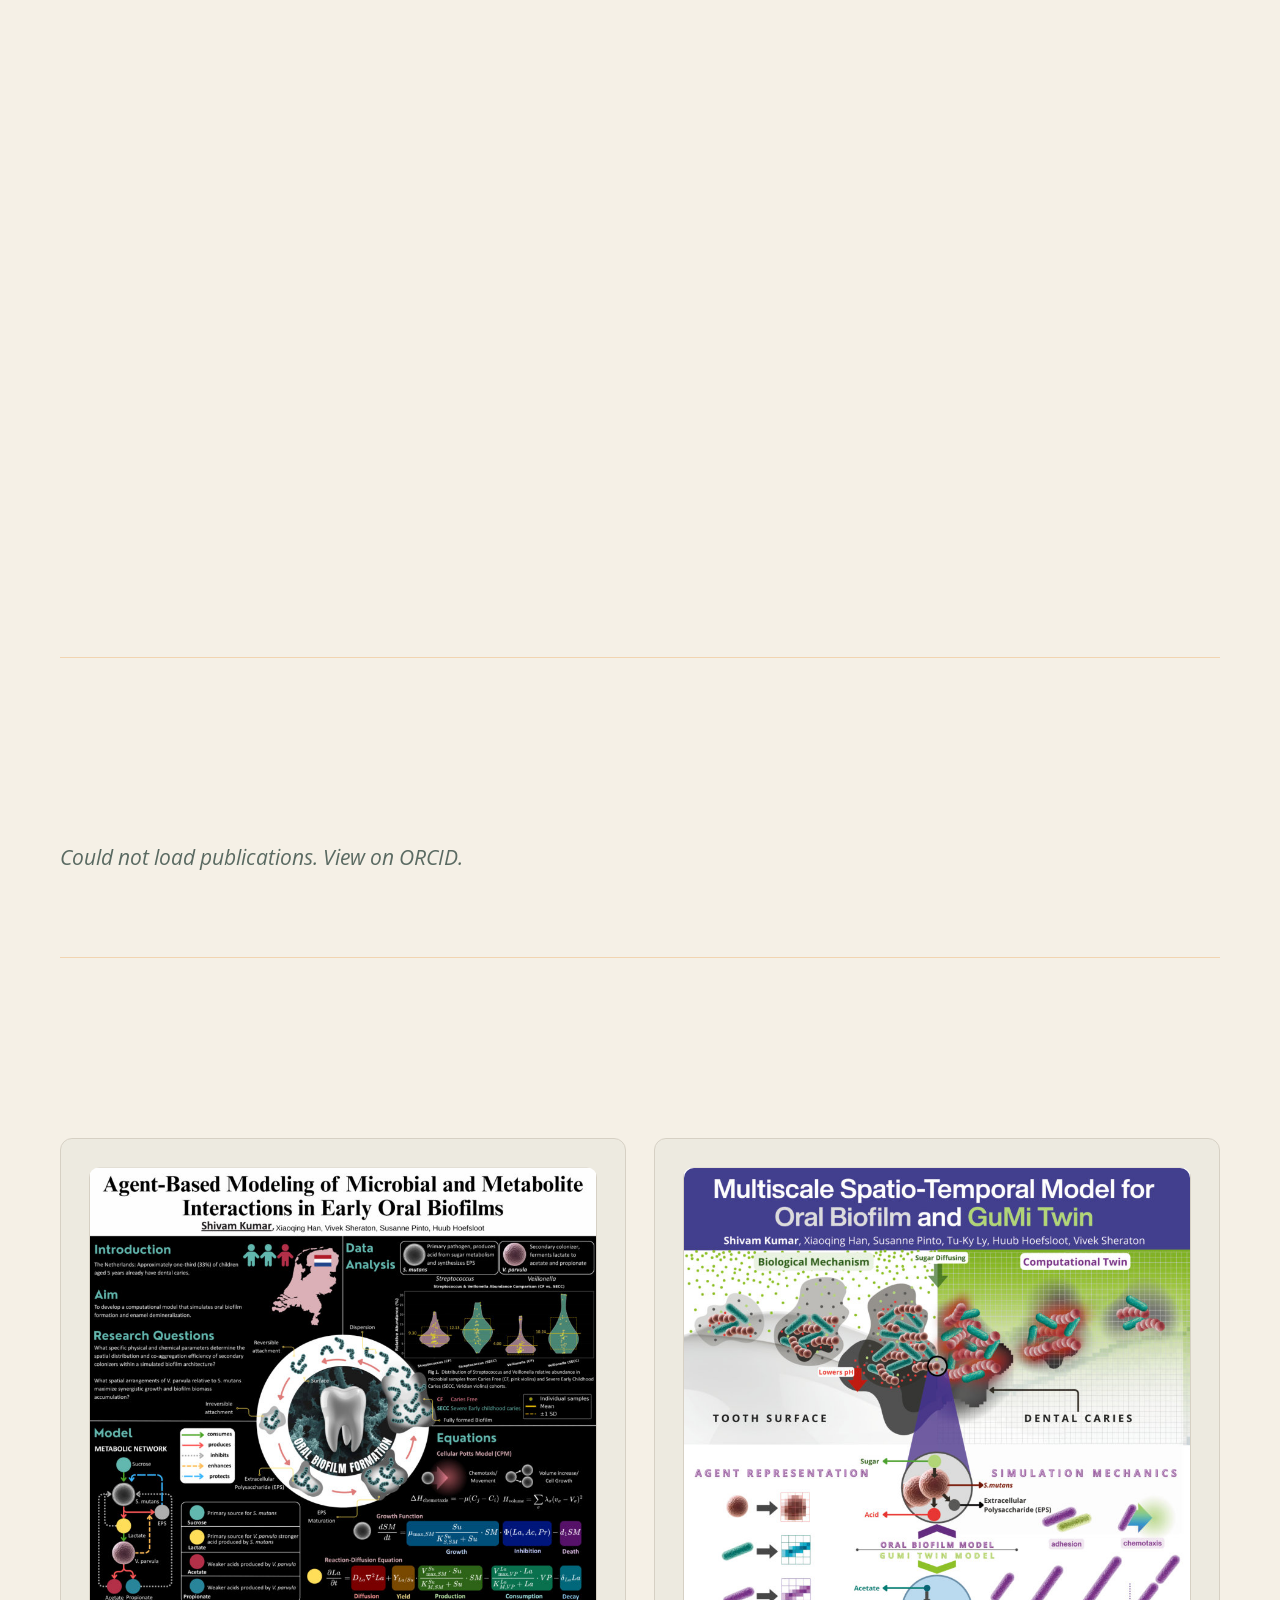
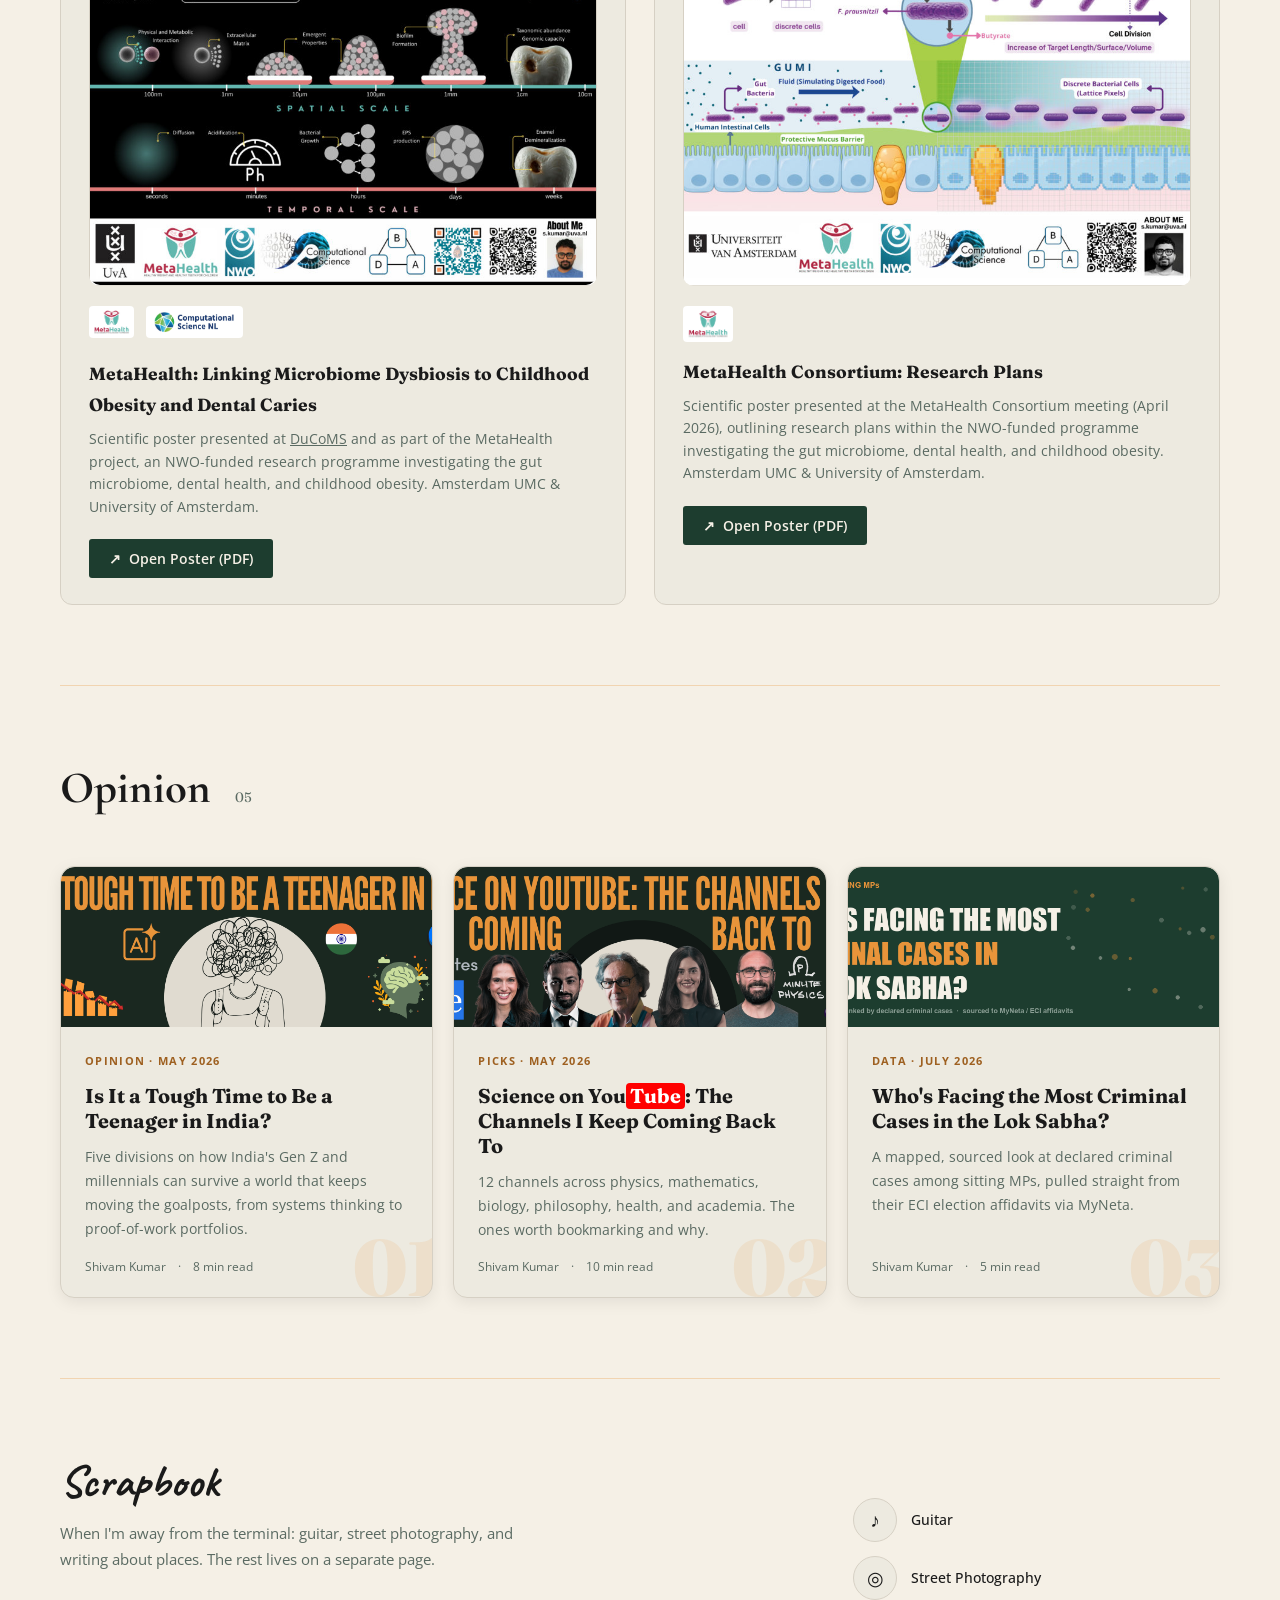
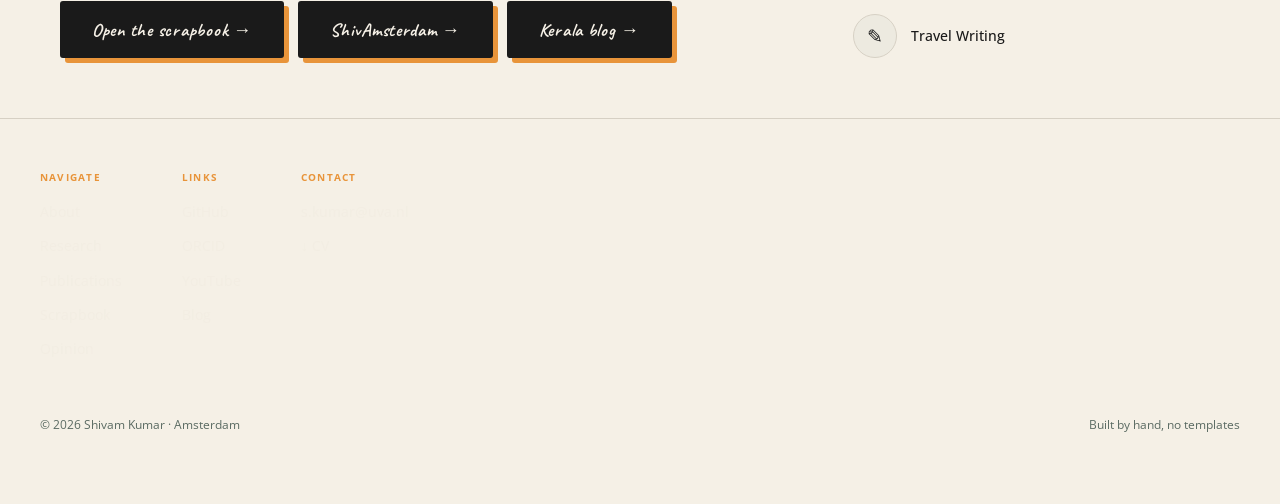
==== commit 09129872: "Update SEEDBiomed logo to the new brand mark Replaces the old hand-drawn sprout logo with the redesi" ====
--- a/index.html
+++ b/index.html
@@ -2130,7 +2130,7 @@
           <div class="tl-logos">
             <img class="tl-logo dark-bg" src="assets/img/logos/uva.png" alt="UvA">
             <img class="tl-logo" src="assets/img/logos/csl.png" alt="Computational Science Lab">
-            <img class="tl-logo" src="assets/img/logos/seedbiomed.svg" alt="SeedBioMed">
+            <img class="tl-logo" src="assets/img/logos/seedbiomed.png" alt="SeedBioMed">
           </div>
         </div>
       </div>
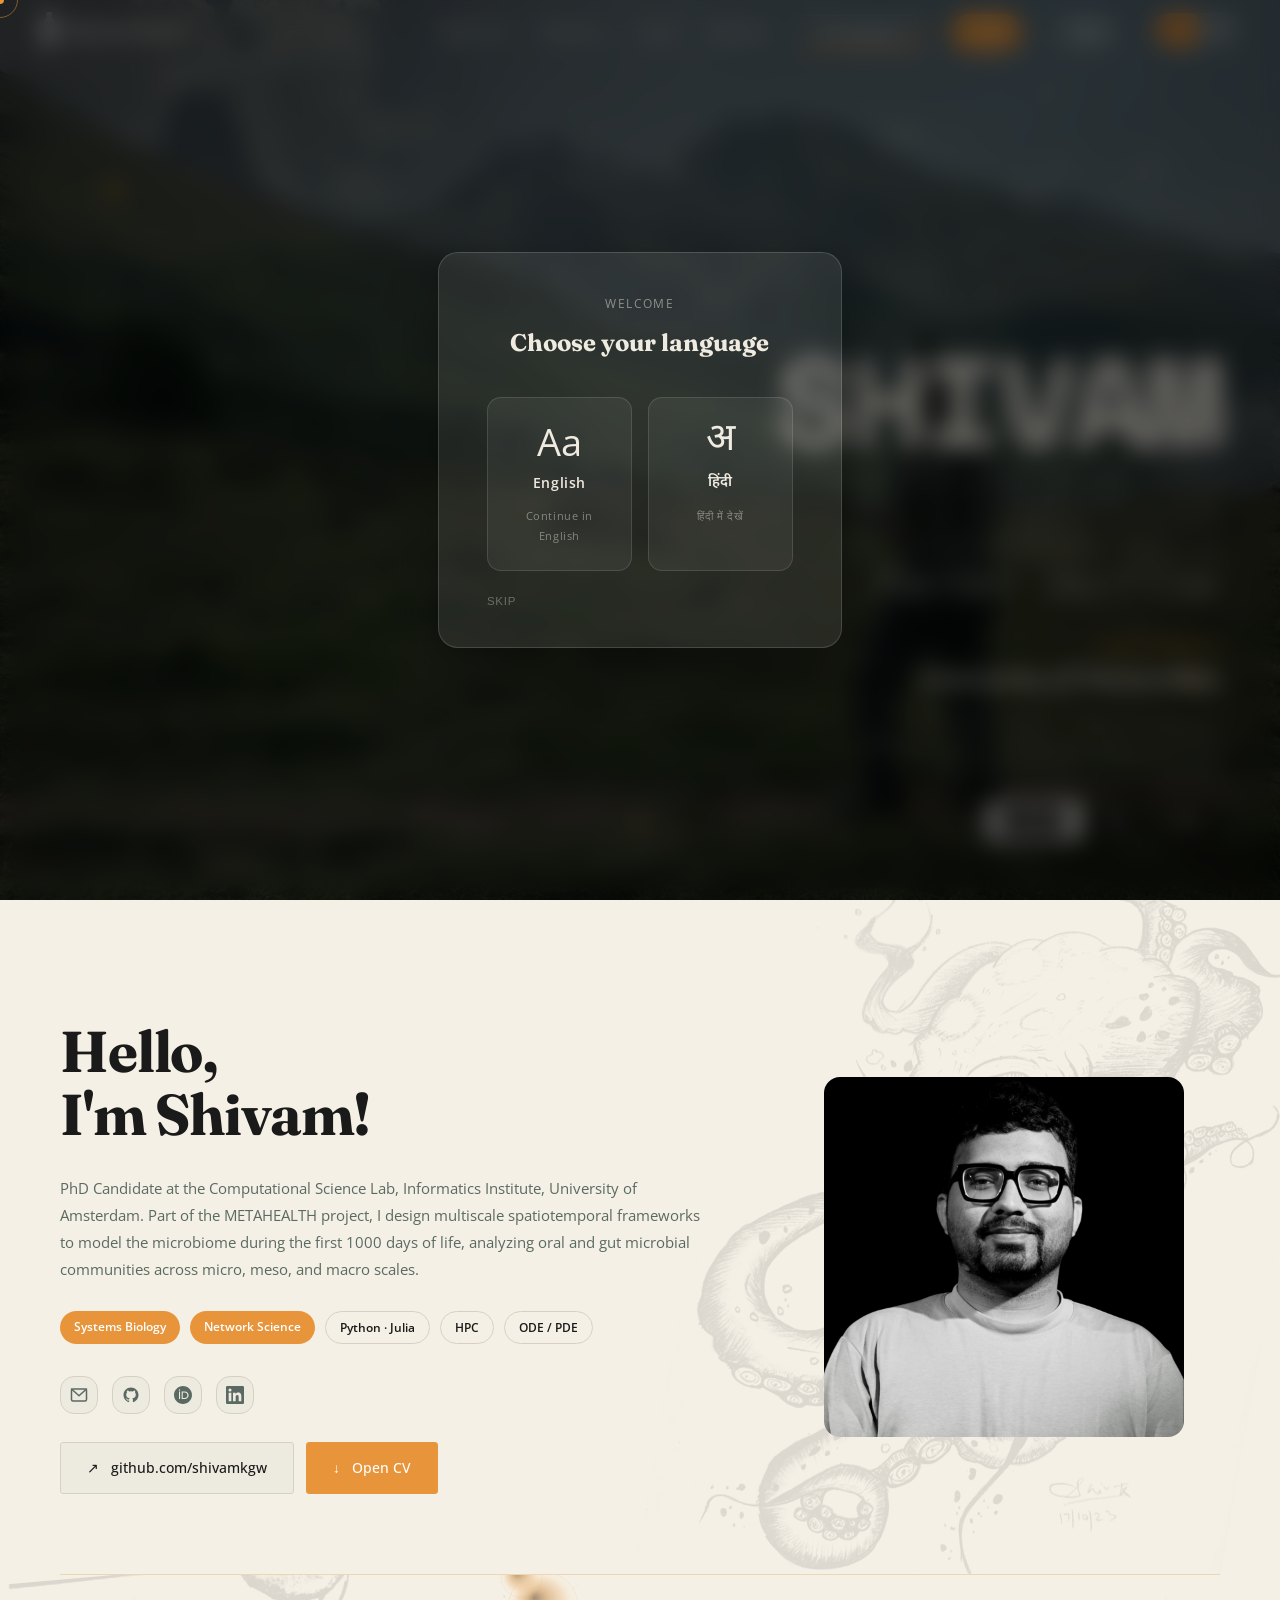
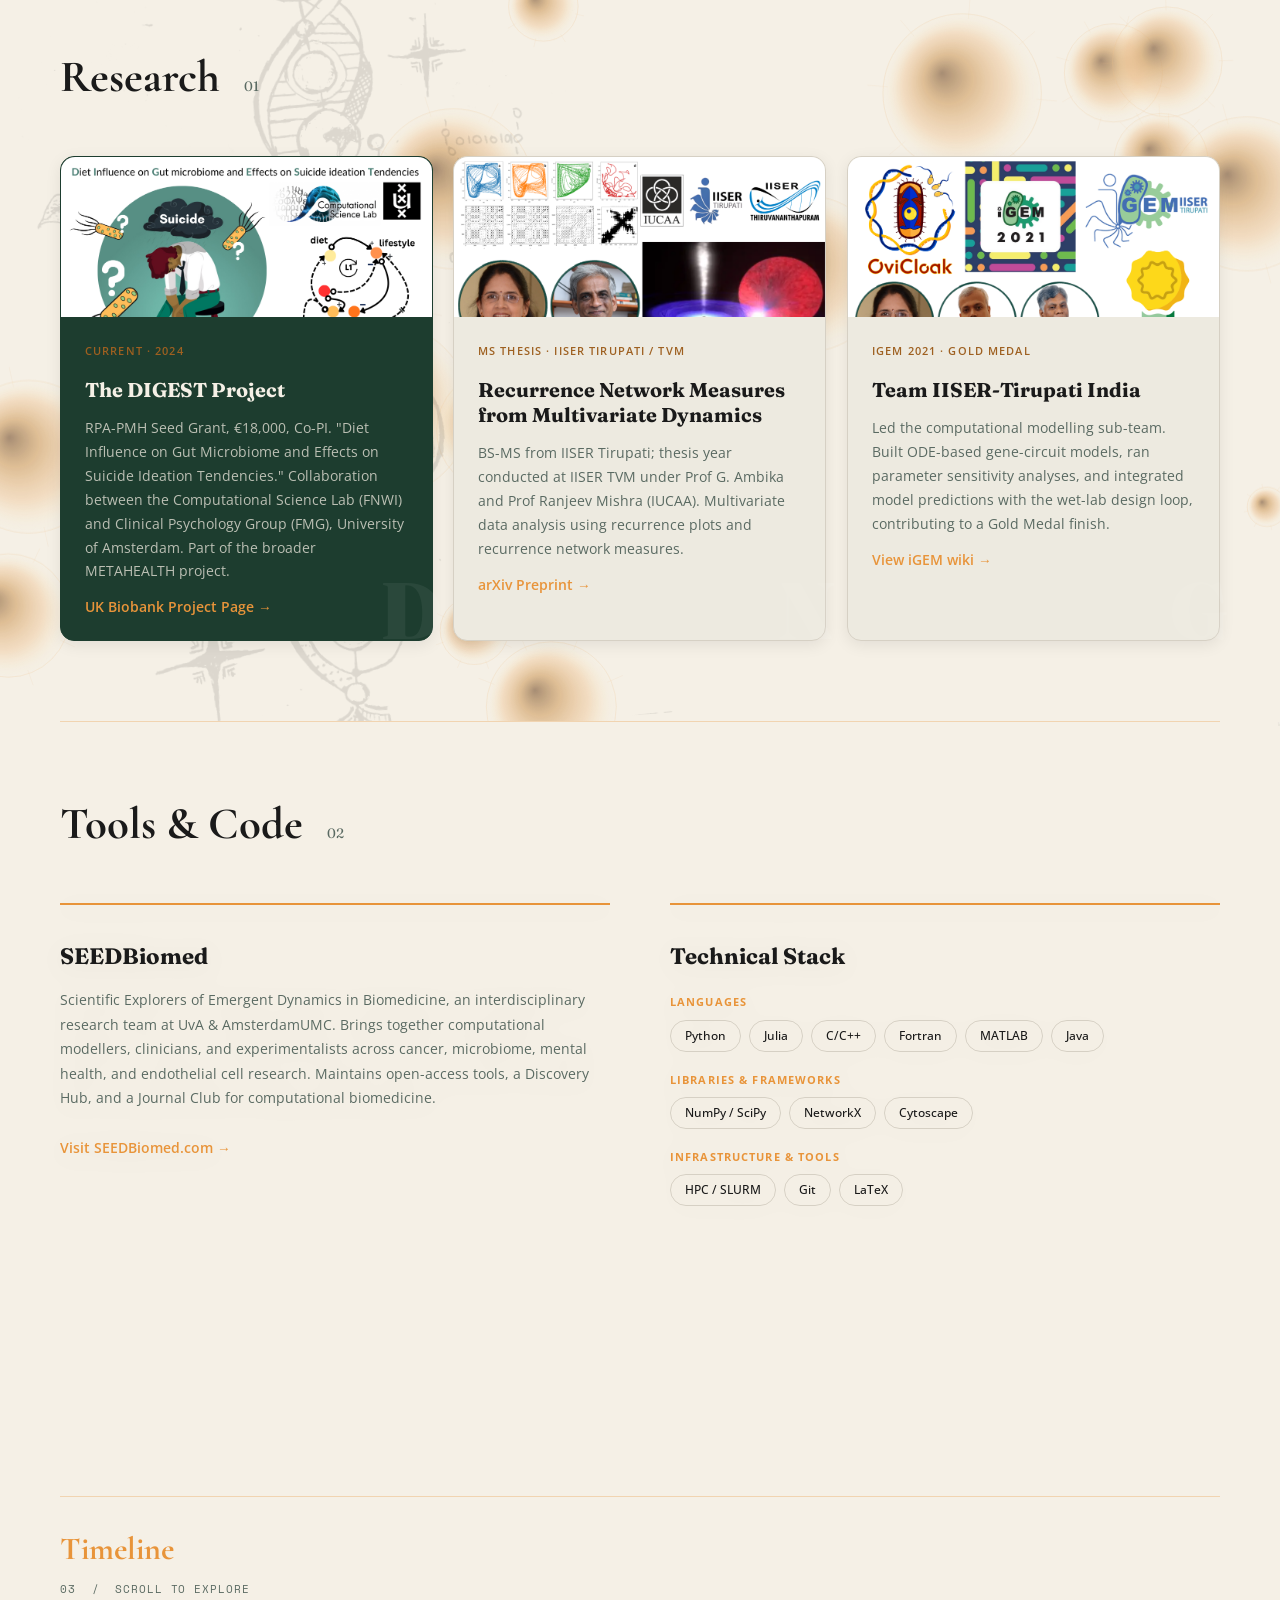
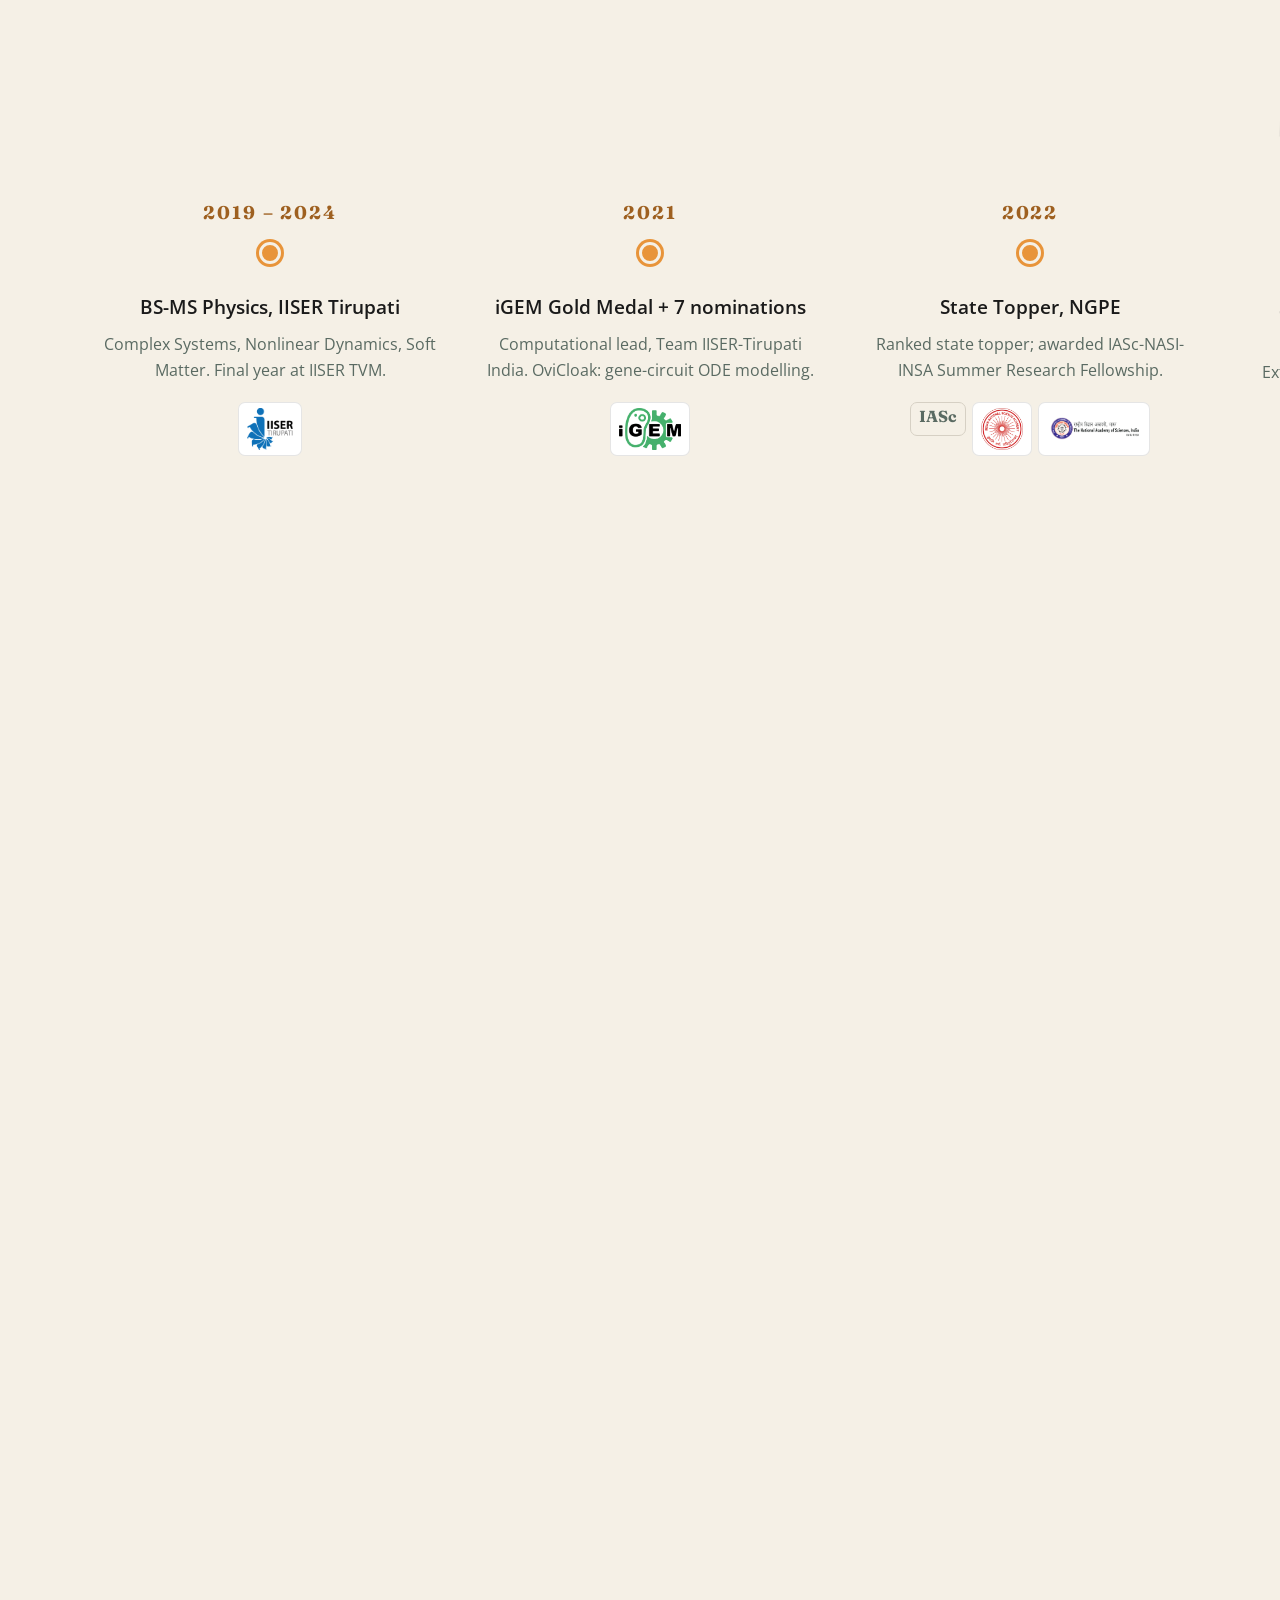
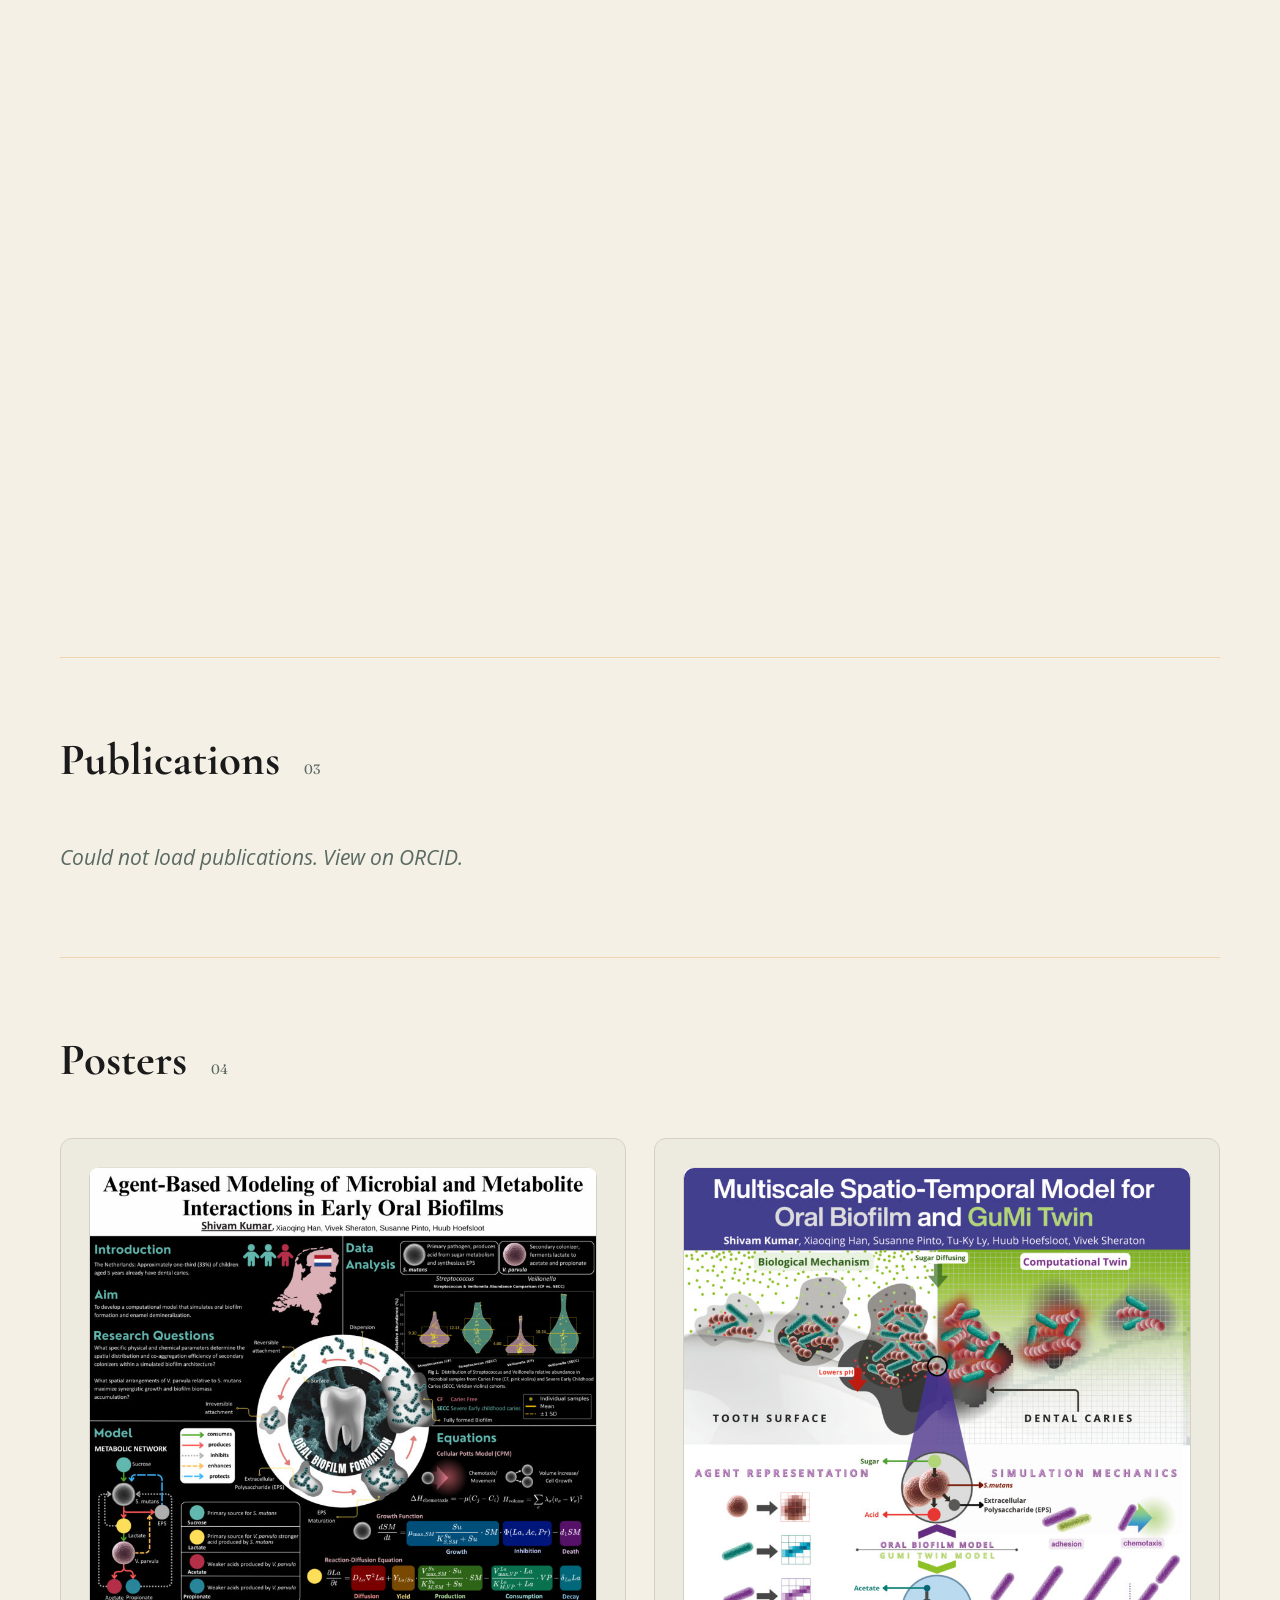
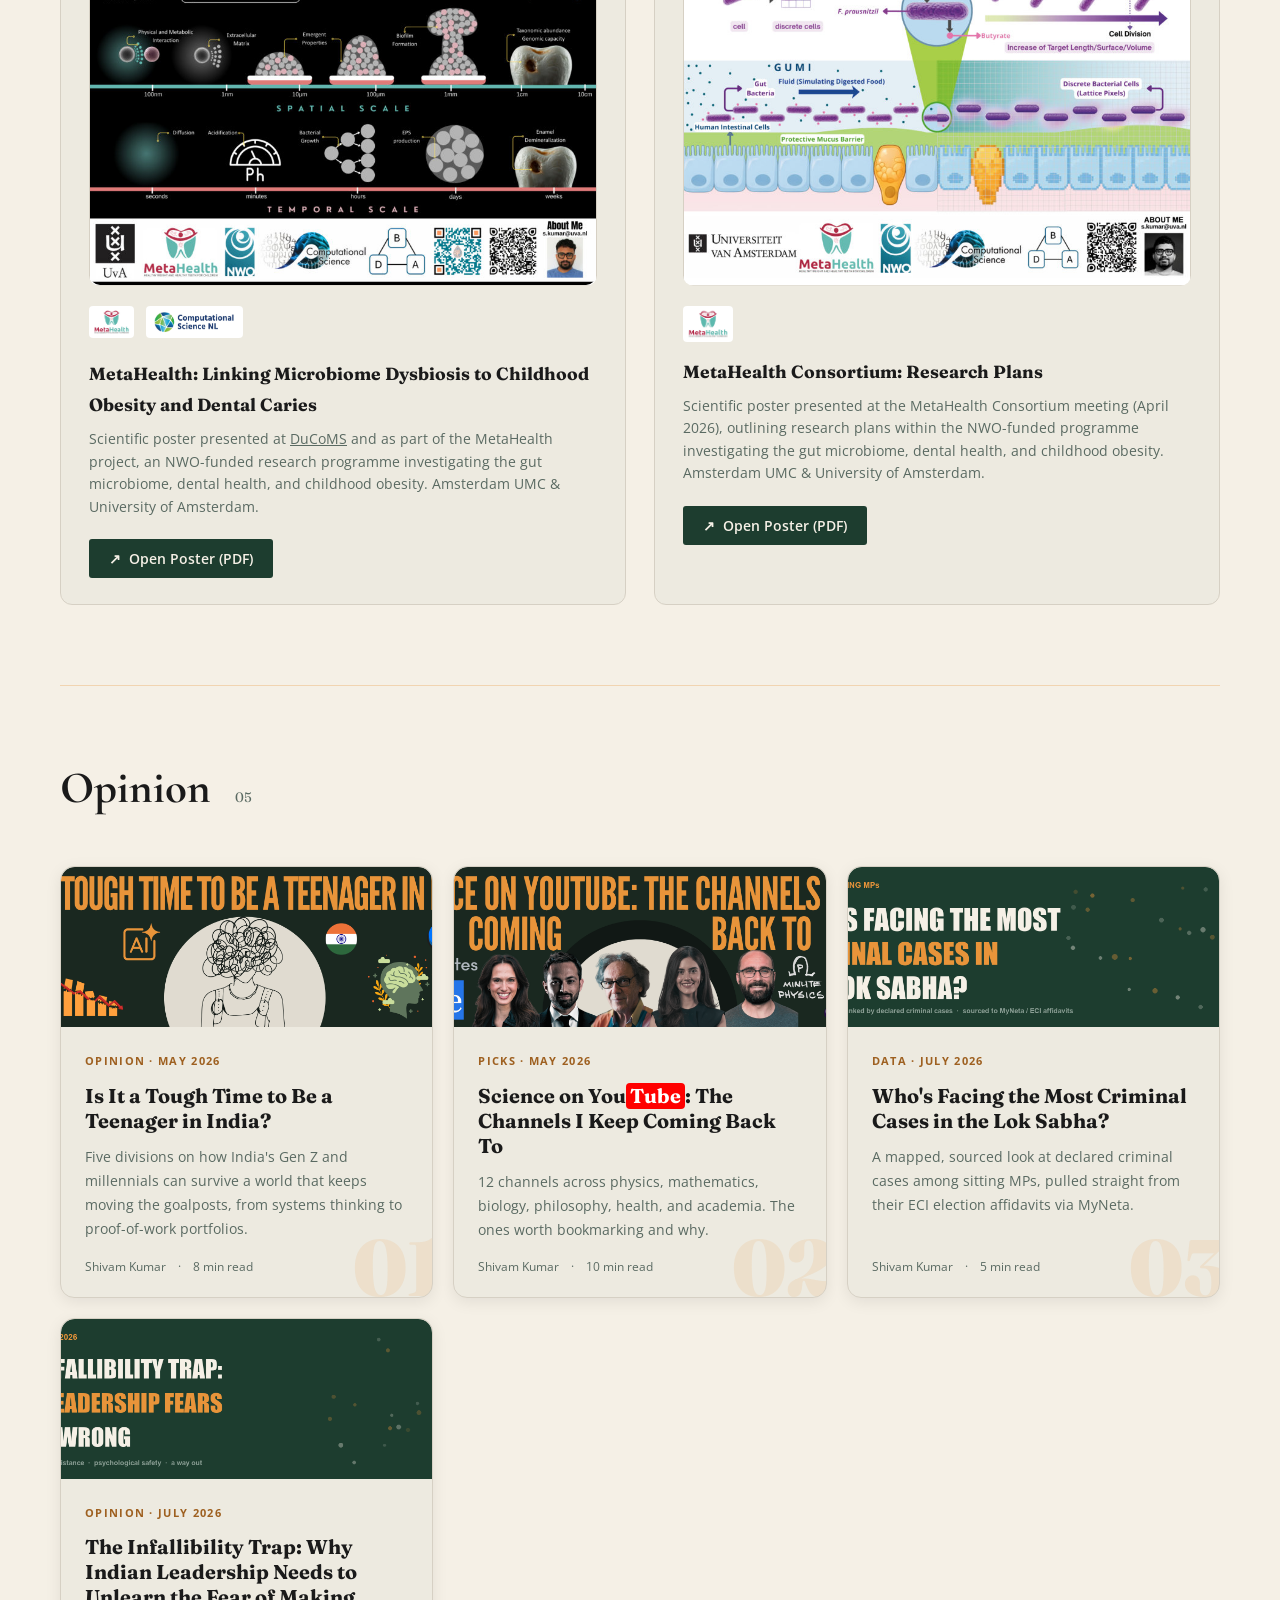
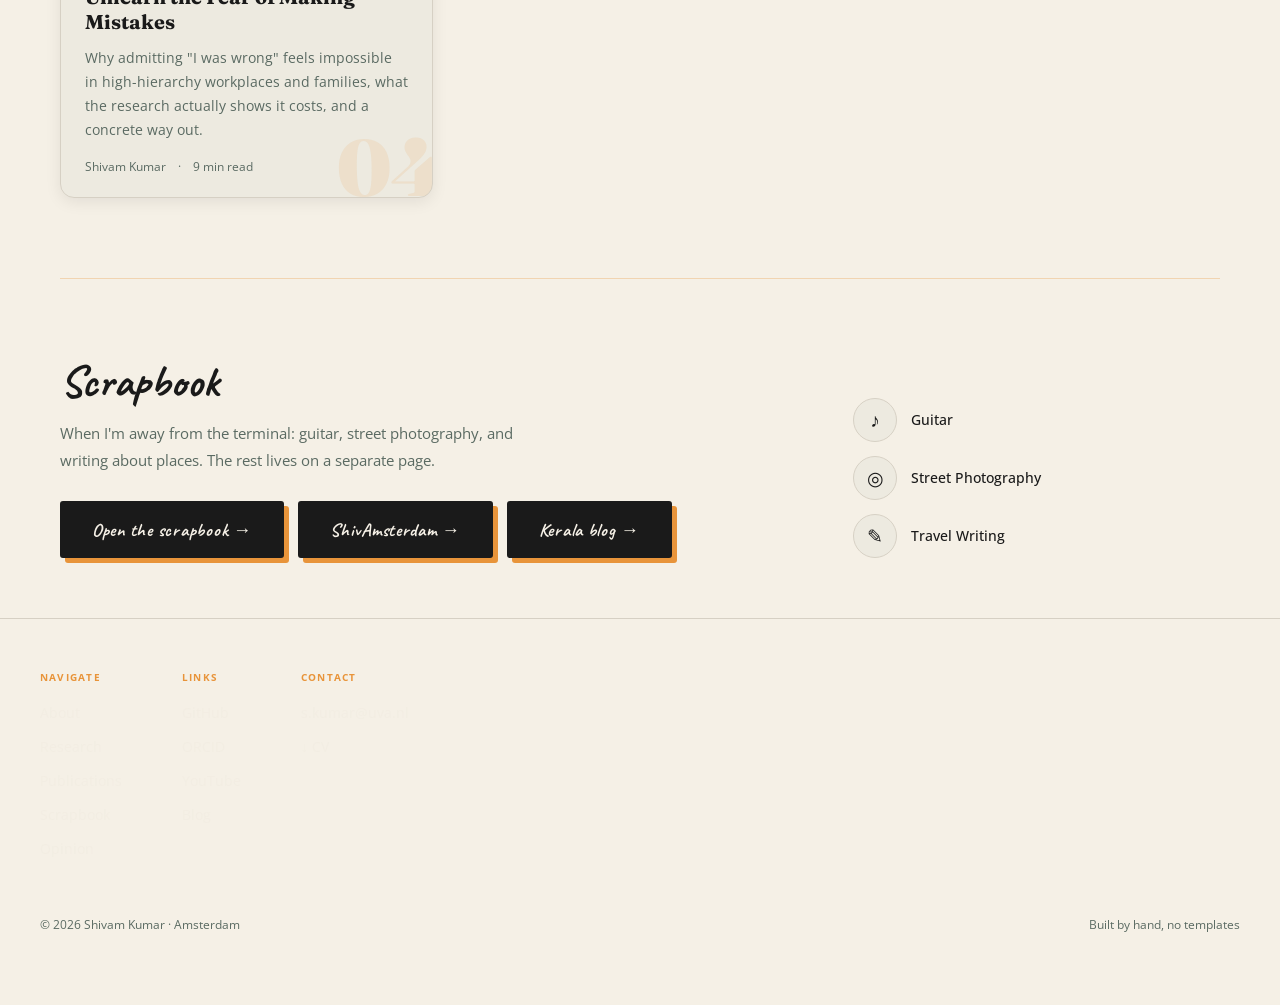
==== commit 2b023dfa: "Add opinion article: The Infallibility Trap New essay on why admitting mistakes is culturally costly" ====
--- a/index.html
+++ b/index.html
@@ -2275,6 +2275,23 @@
         <span class="opinion-num">03</span>
         <span class="opinion-arrow">&#8599;</span>
       </a>
+      <a href="infallibility-trap.html" class="opinion-card" data-reveal>
+        <div class="opinion-card-img">
+          <img src="assets/img/banner-infallibility-trap.png" alt="The Infallibility Trap: Why Indian Leadership Needs to Unlearn the Fear of Making Mistakes" loading="lazy">
+        </div>
+        <div class="opinion-body">
+          <p class="opinion-tag">Opinion &middot; July 2026</p>
+          <p class="opinion-title">The Infallibility Trap: Why Indian Leadership Needs to Unlearn the Fear of Making Mistakes</p>
+          <p class="opinion-lead">Why admitting "I was wrong" feels impossible in high-hierarchy workplaces and families, what the research actually shows it costs, and a concrete way out.</p>
+          <div class="opinion-meta">
+            <span>Shivam Kumar</span>
+            <span>&middot;</span>
+            <span>9 min read</span>
+          </div>
+        </div>
+        <span class="opinion-num">04</span>
+        <span class="opinion-arrow">&#8599;</span>
+      </a>
     </div>
   </section>
 
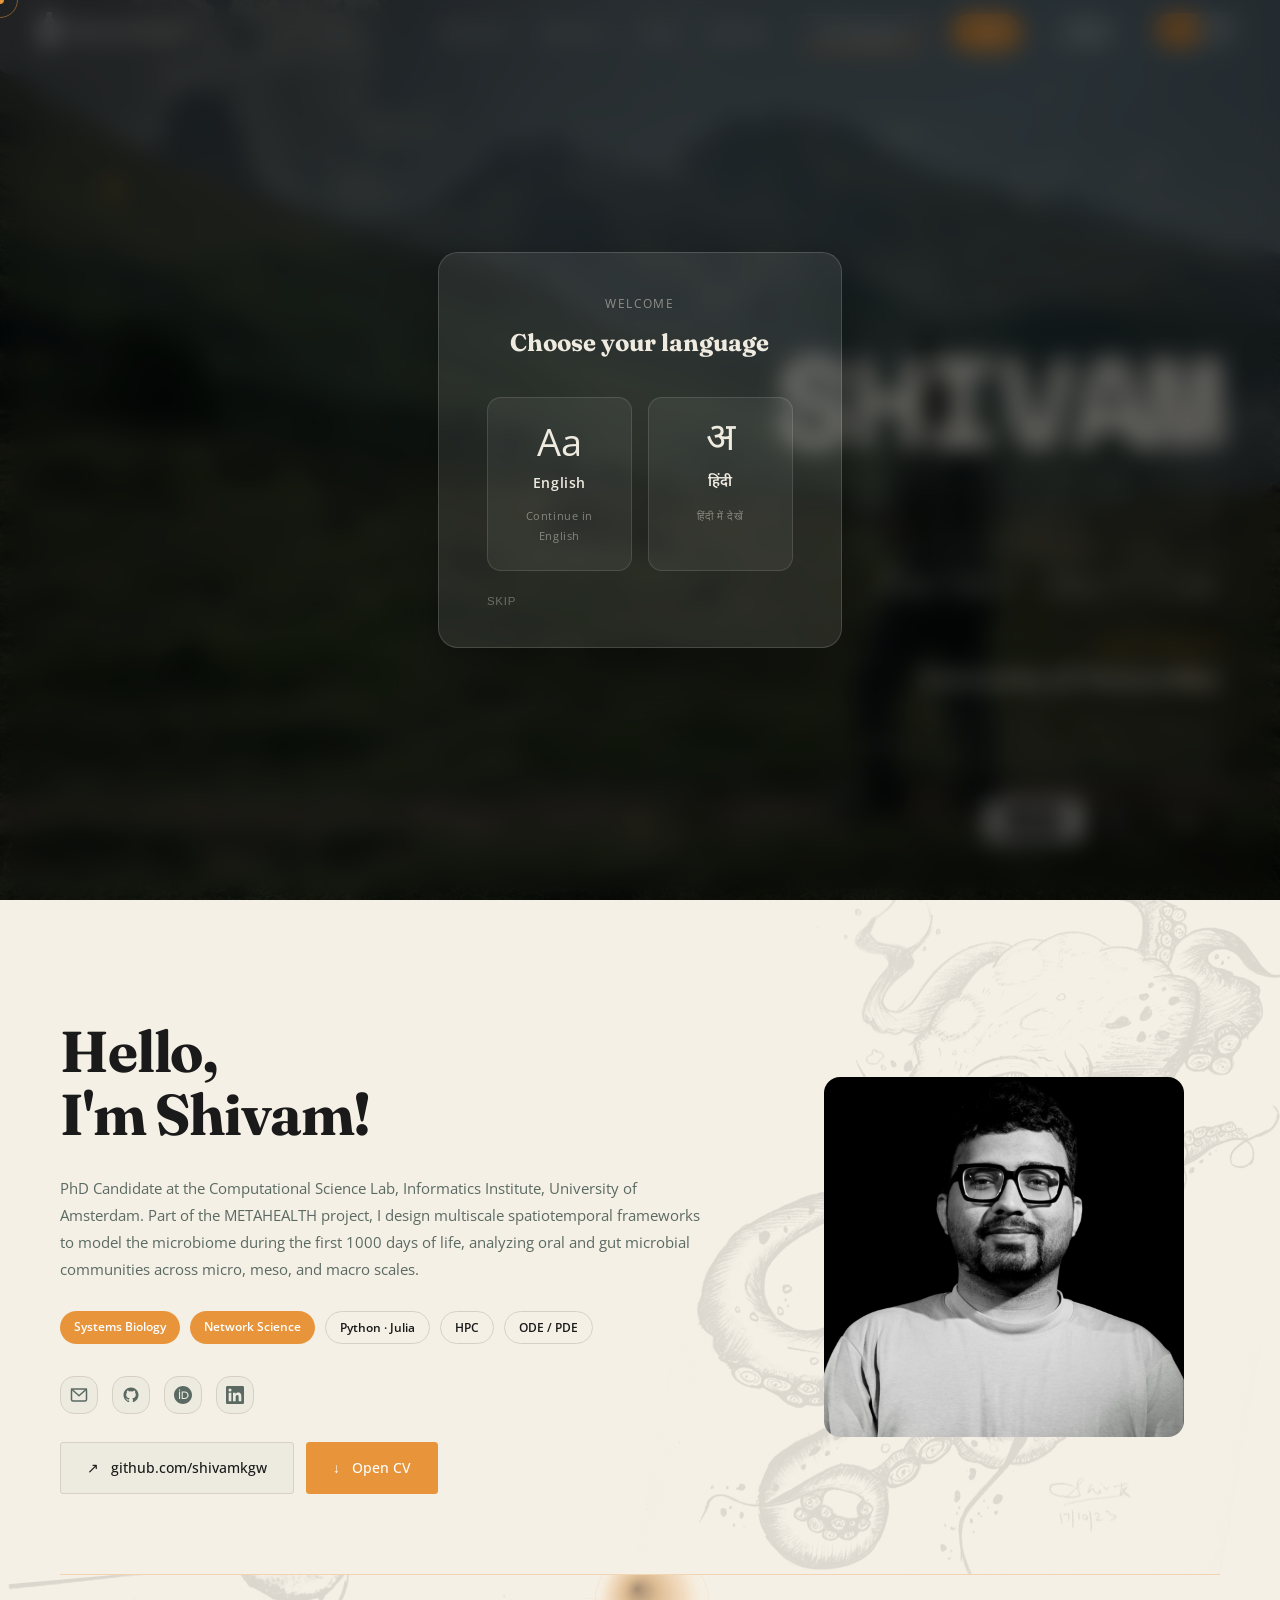
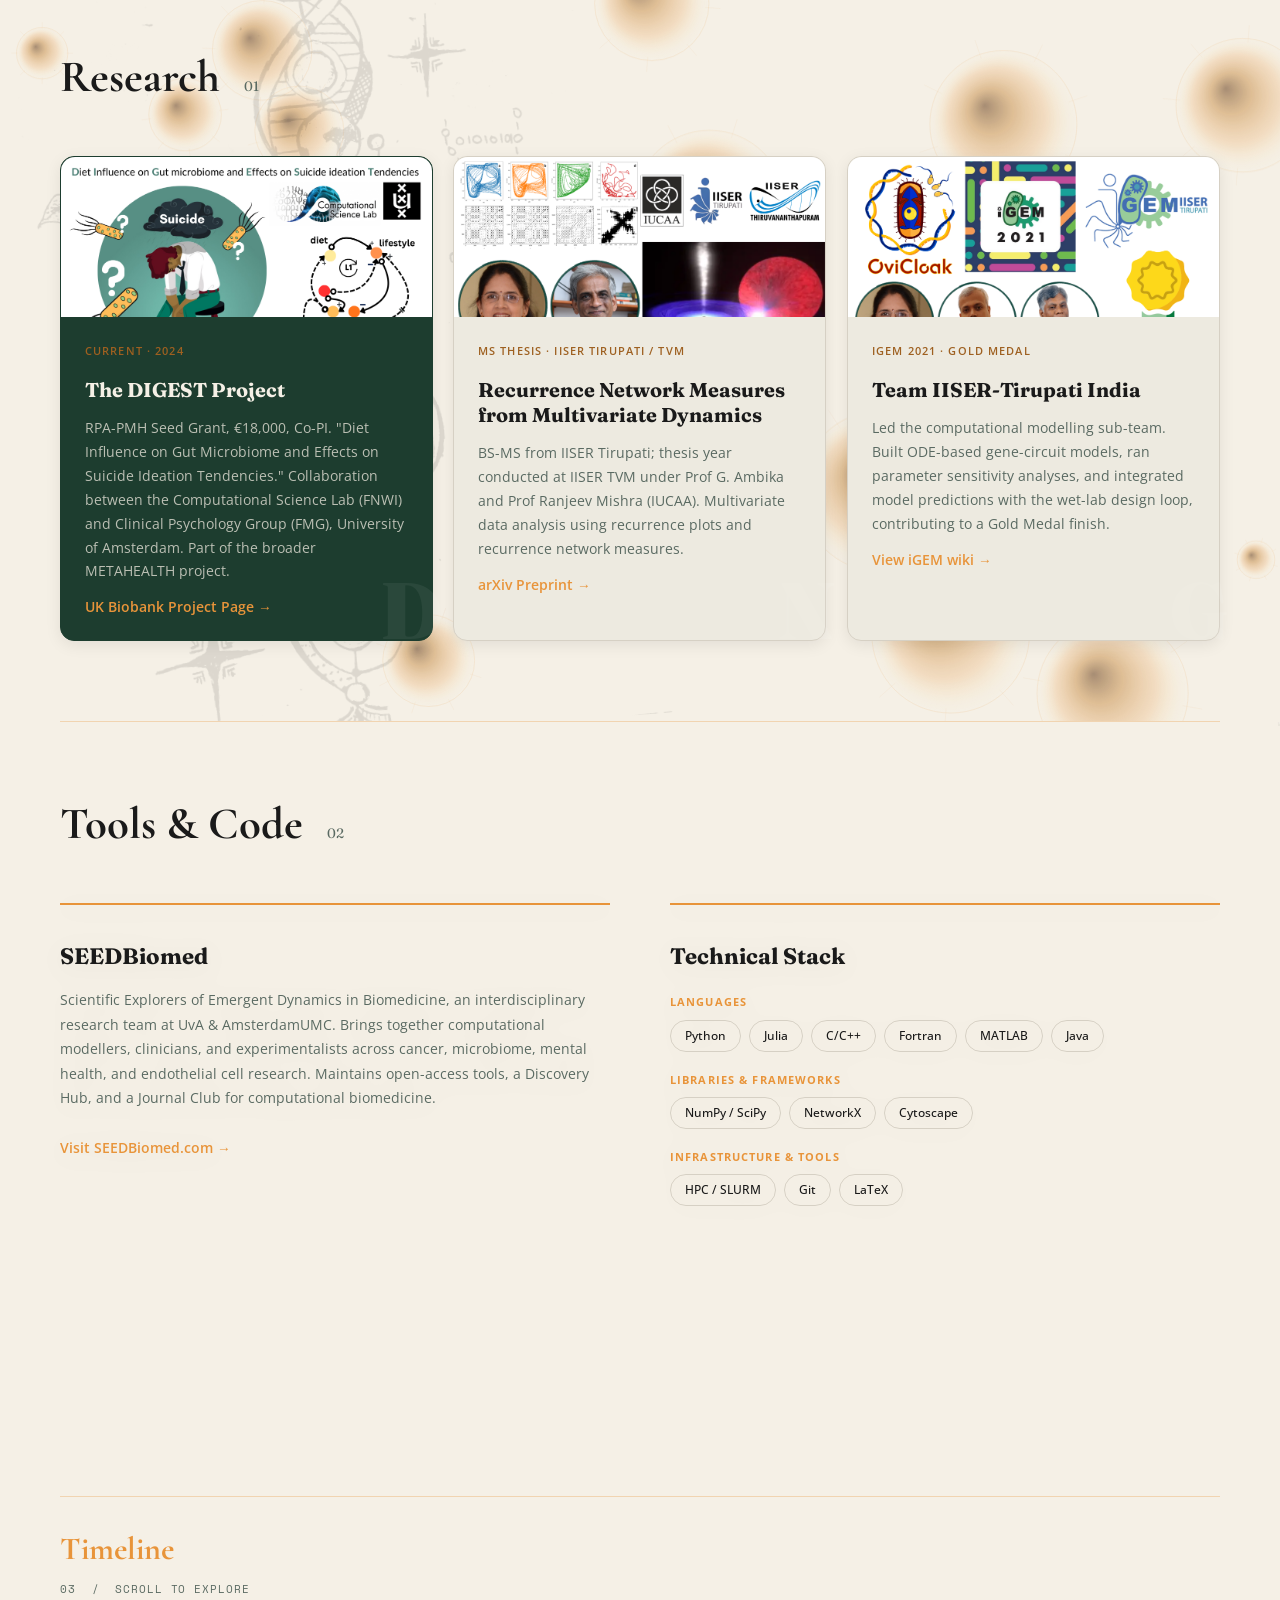
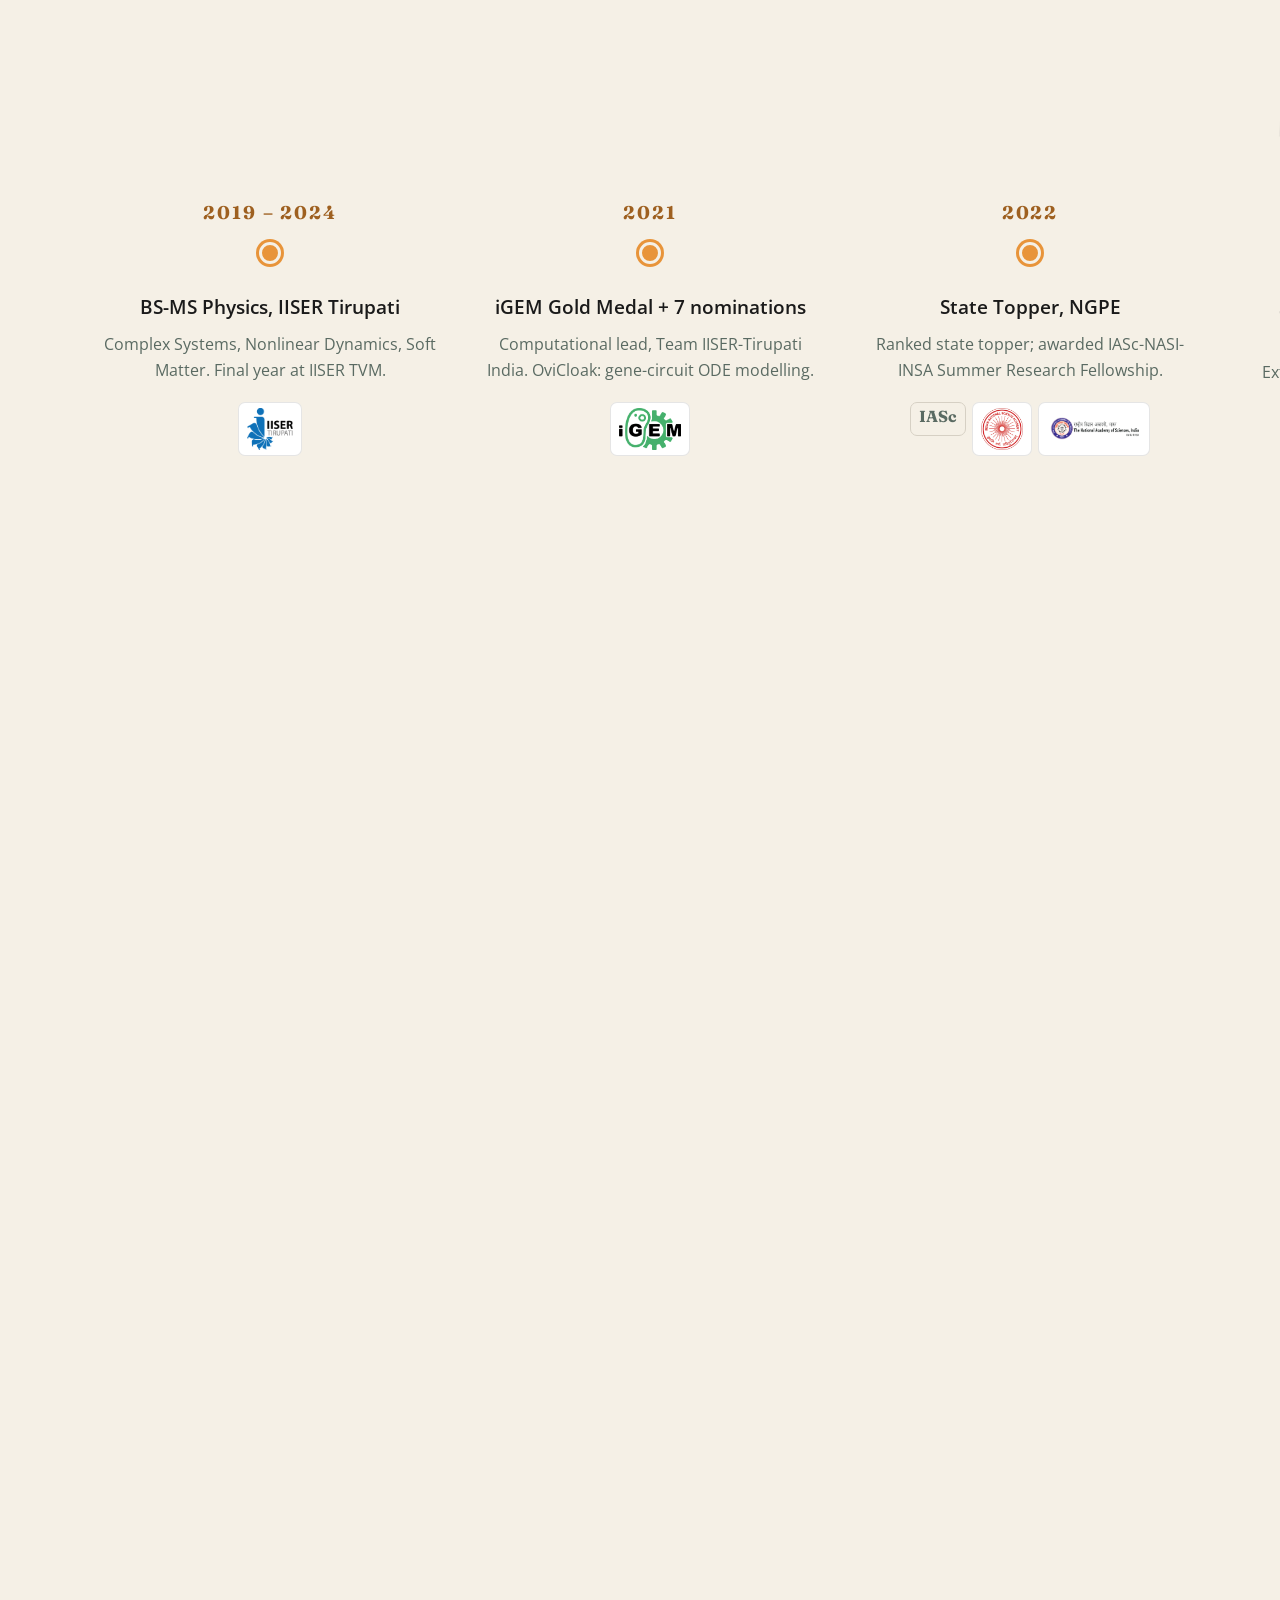
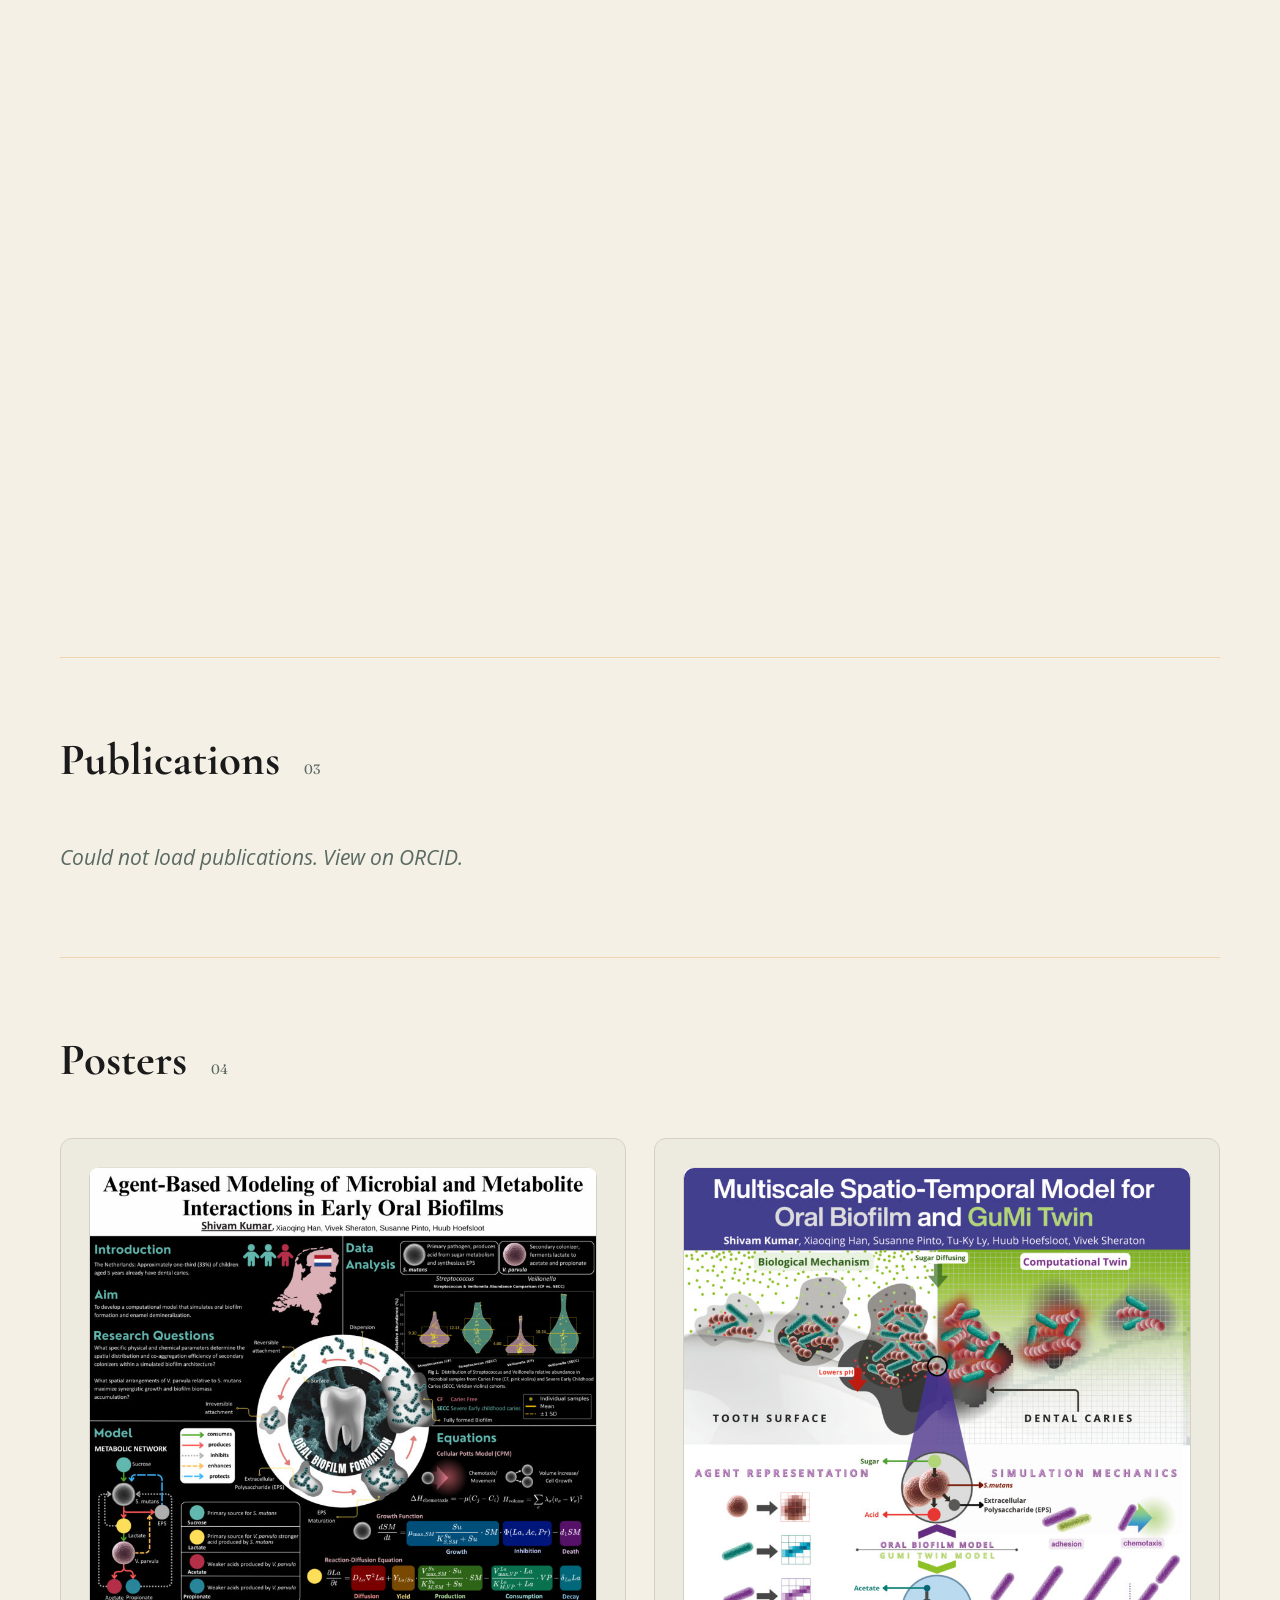
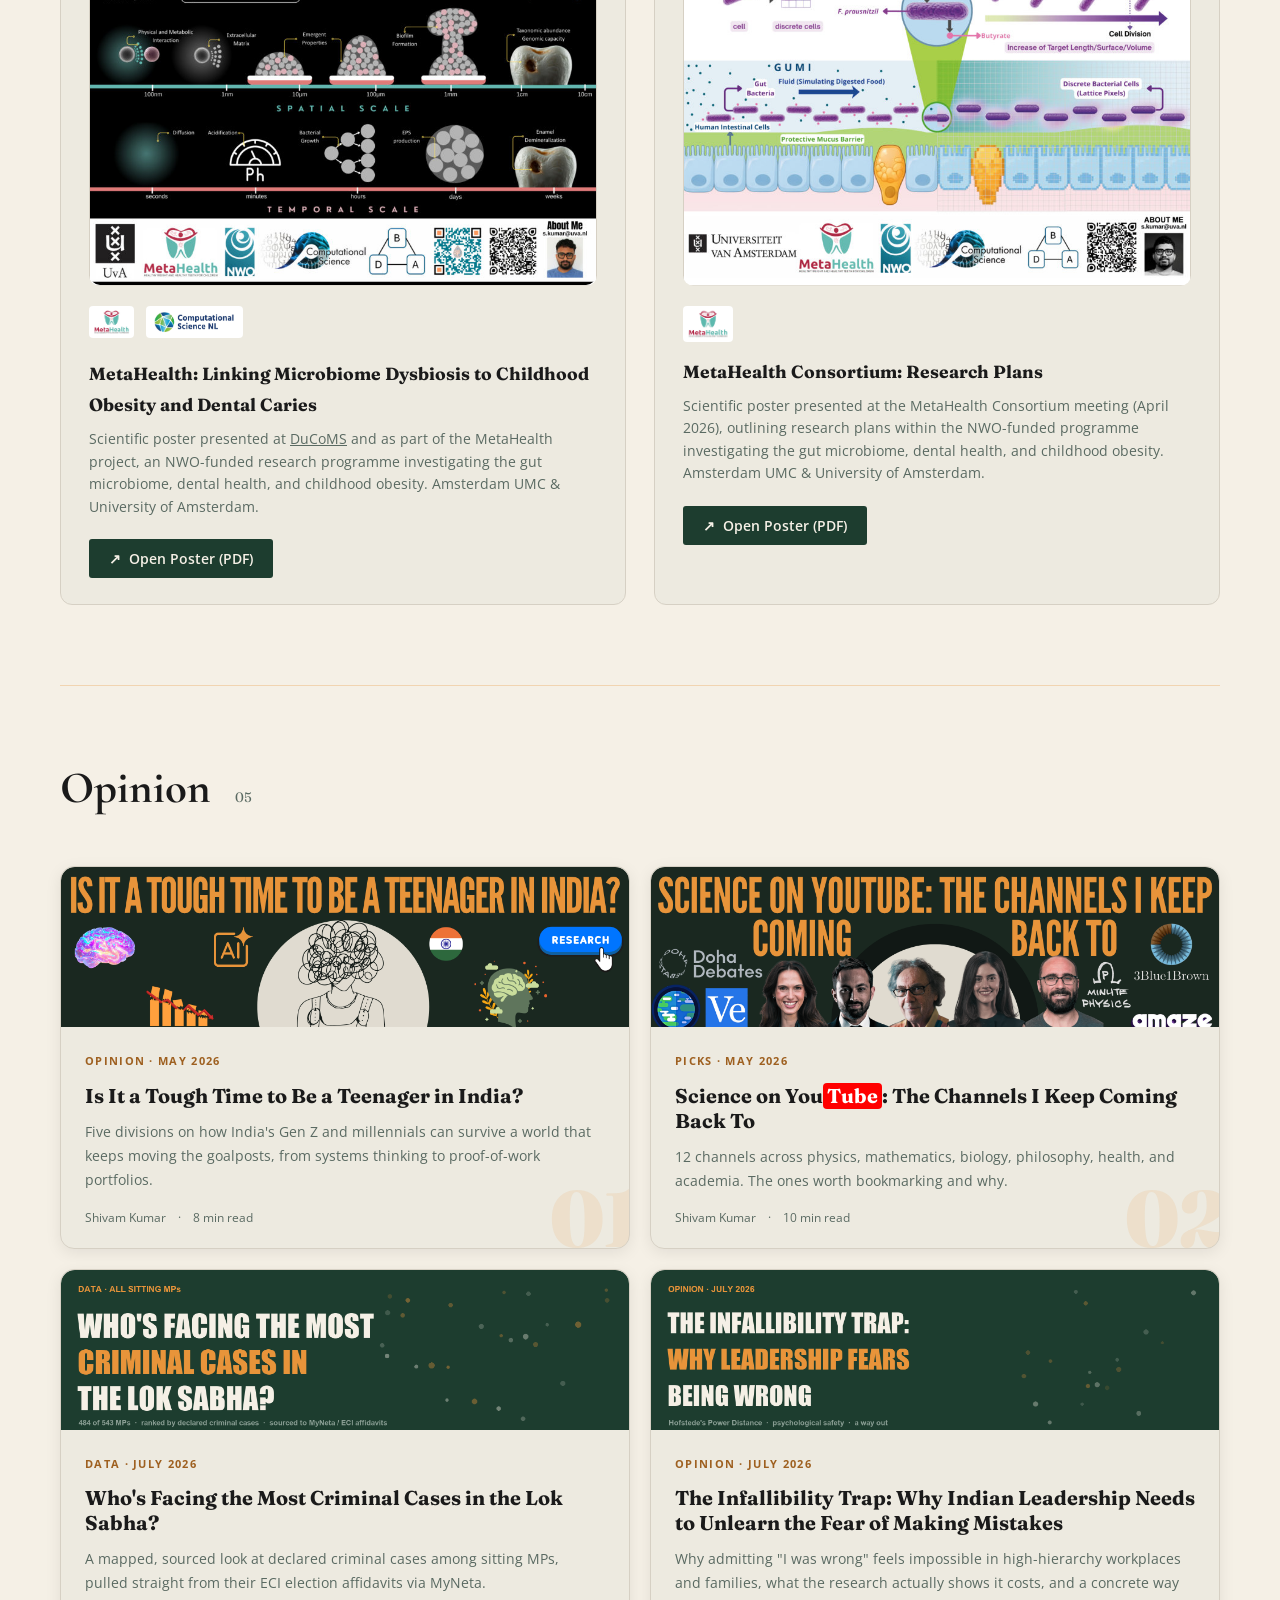
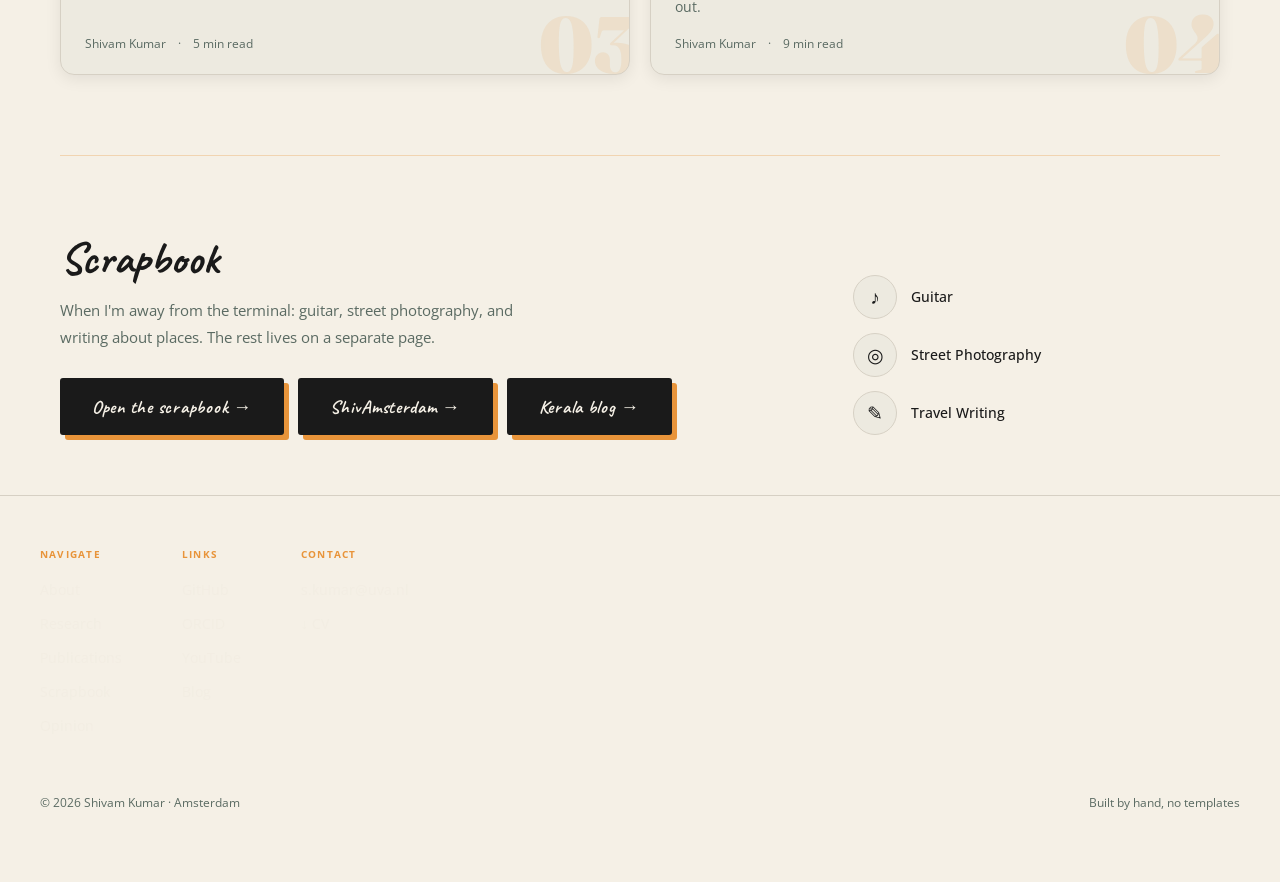
==== commit 8cf8c5fd: "Fix opinion grid back to a fixed 2-column layout" ====
--- a/index.html
+++ b/index.html
@@ -1151,7 +1151,7 @@
     }
     .opinion-grid {
       display: grid;
-      grid-template-columns: repeat(auto-fit, minmax(300px, 1fr));
+      grid-template-columns: repeat(2, 1fr);
       gap: 20px;
       margin-top: 40px;
     }
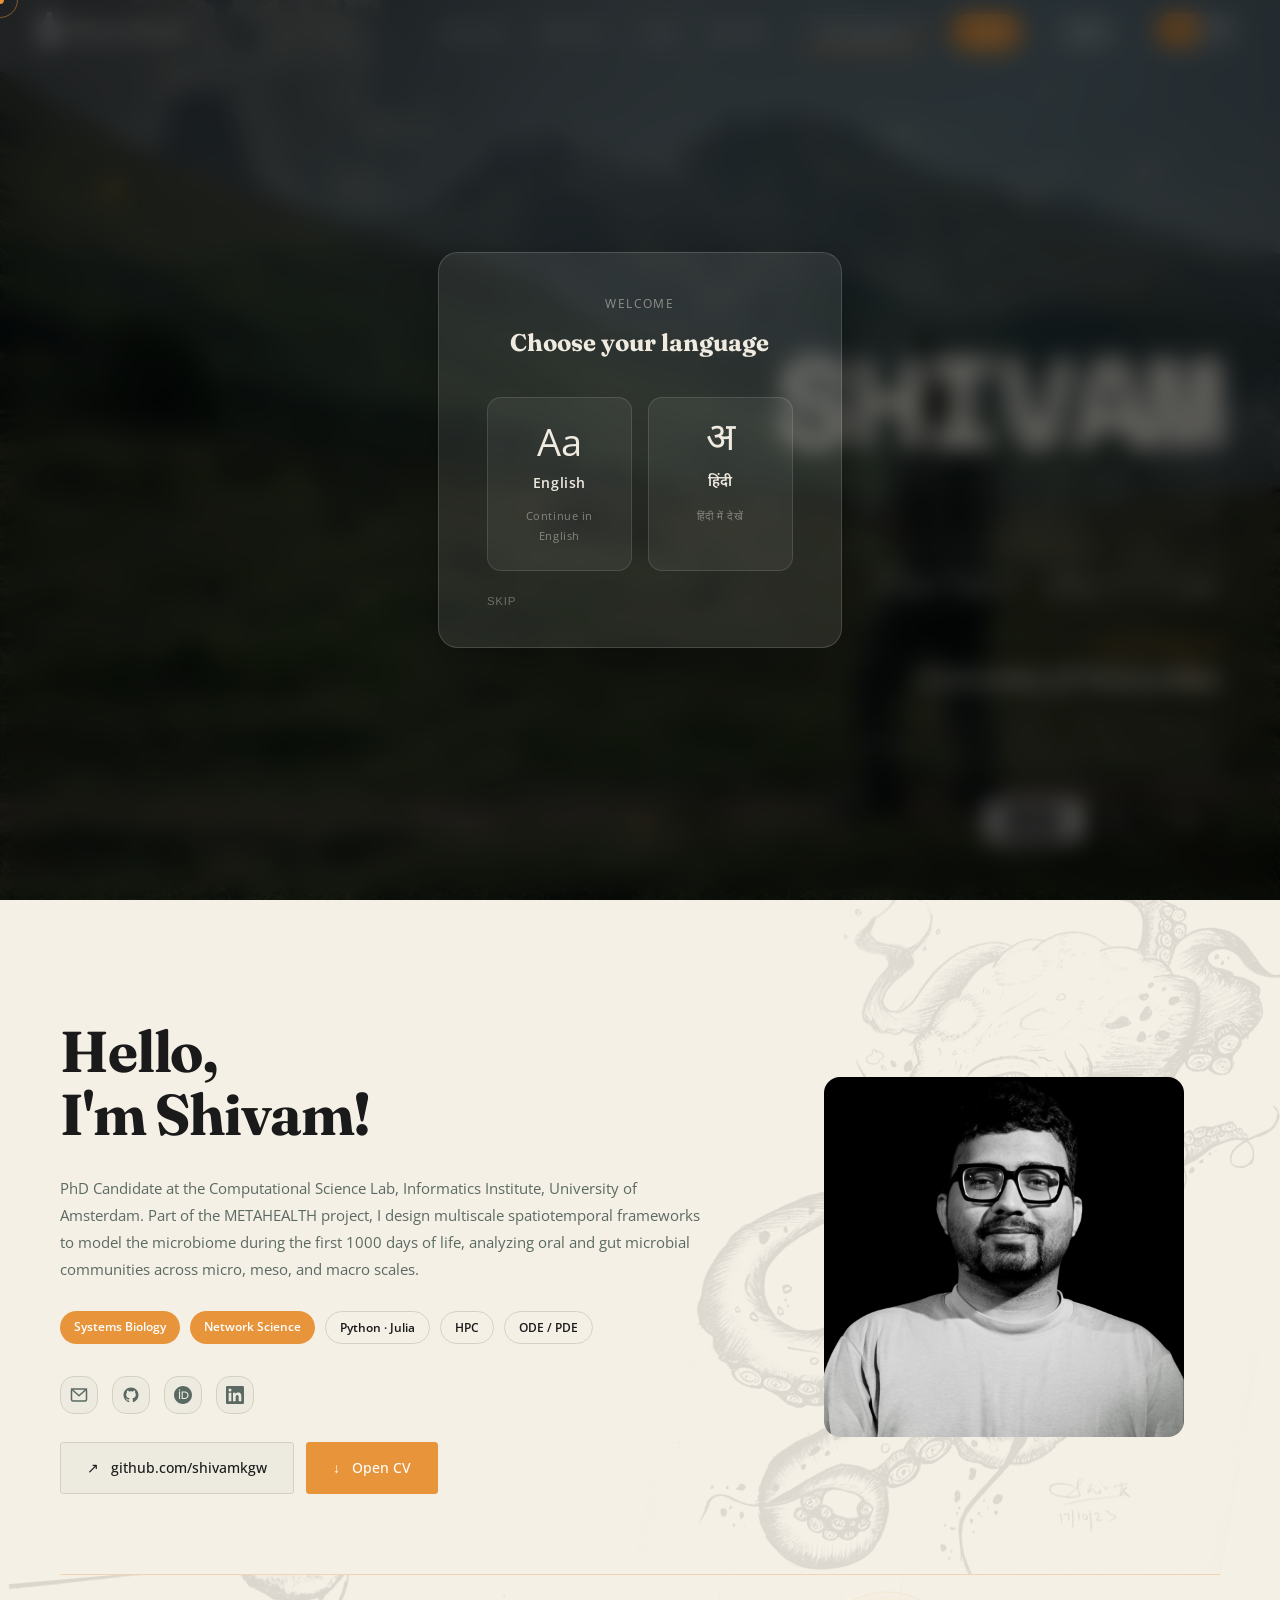
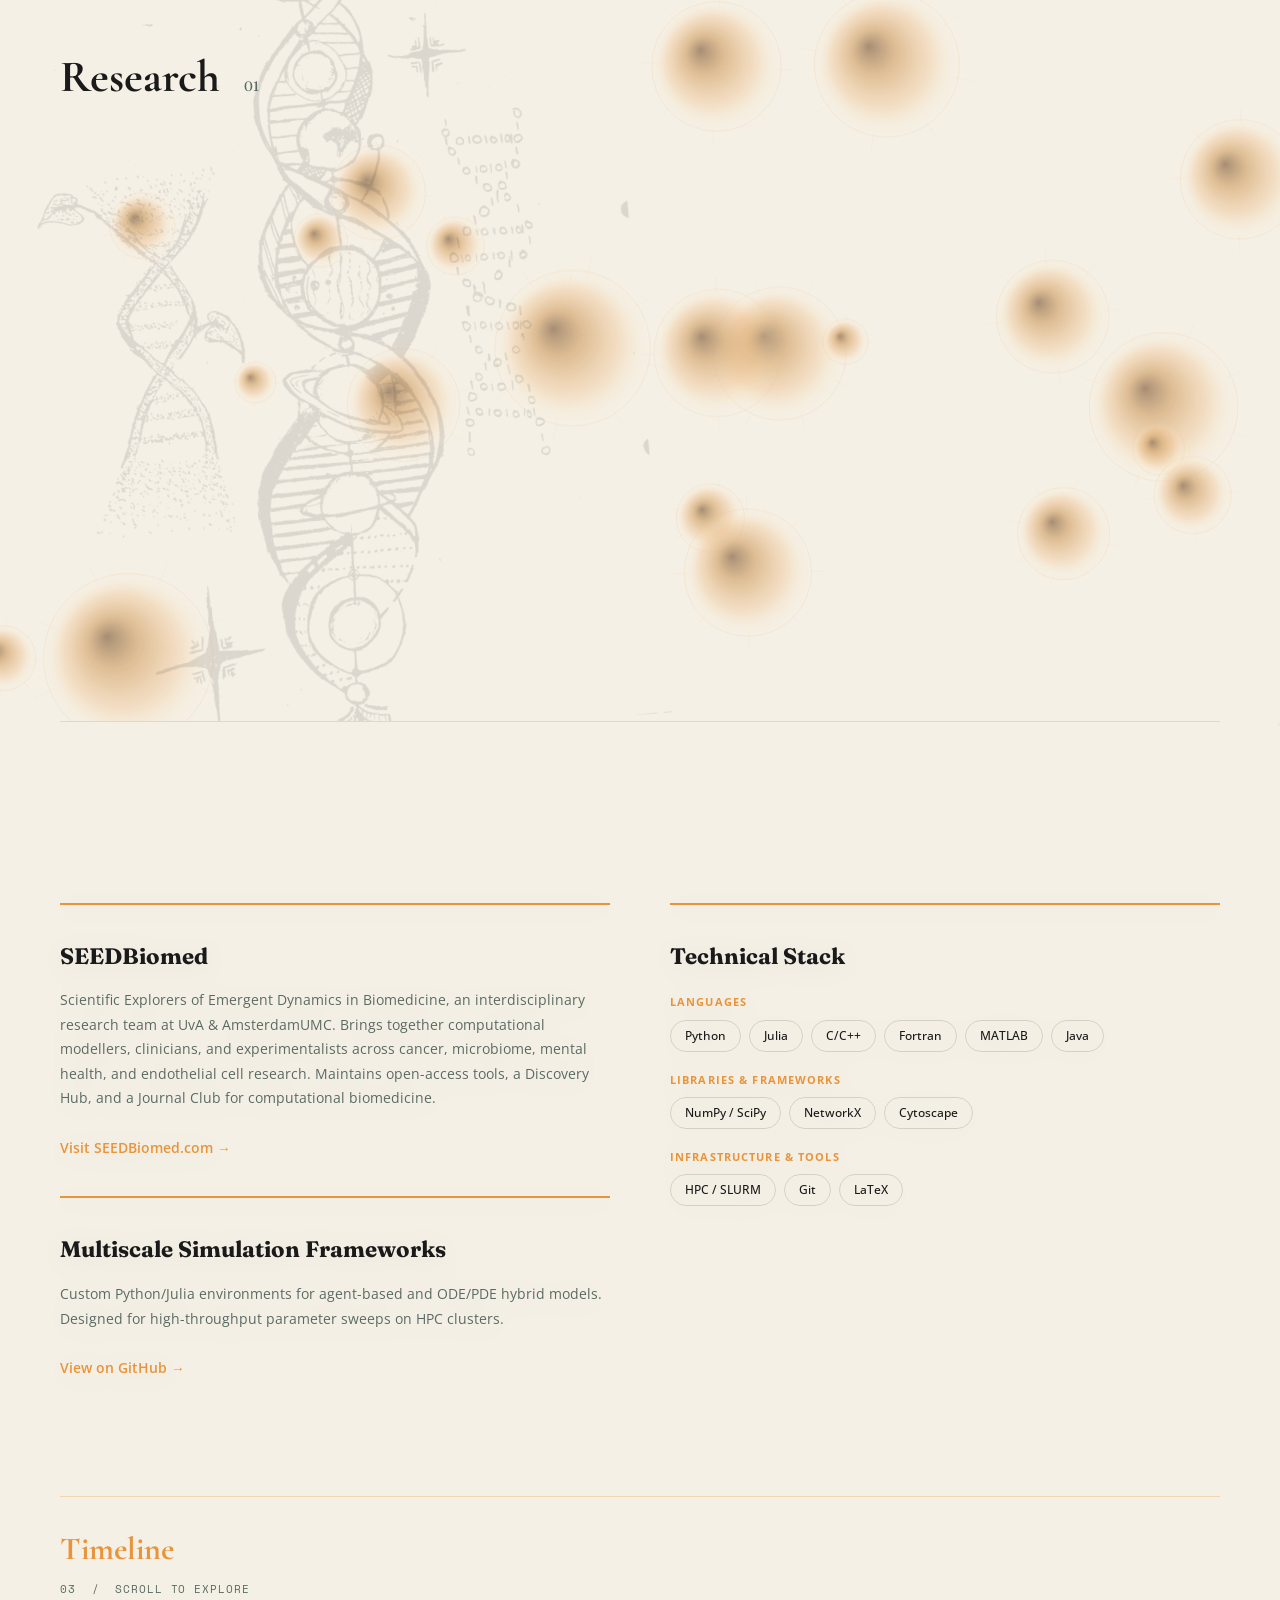
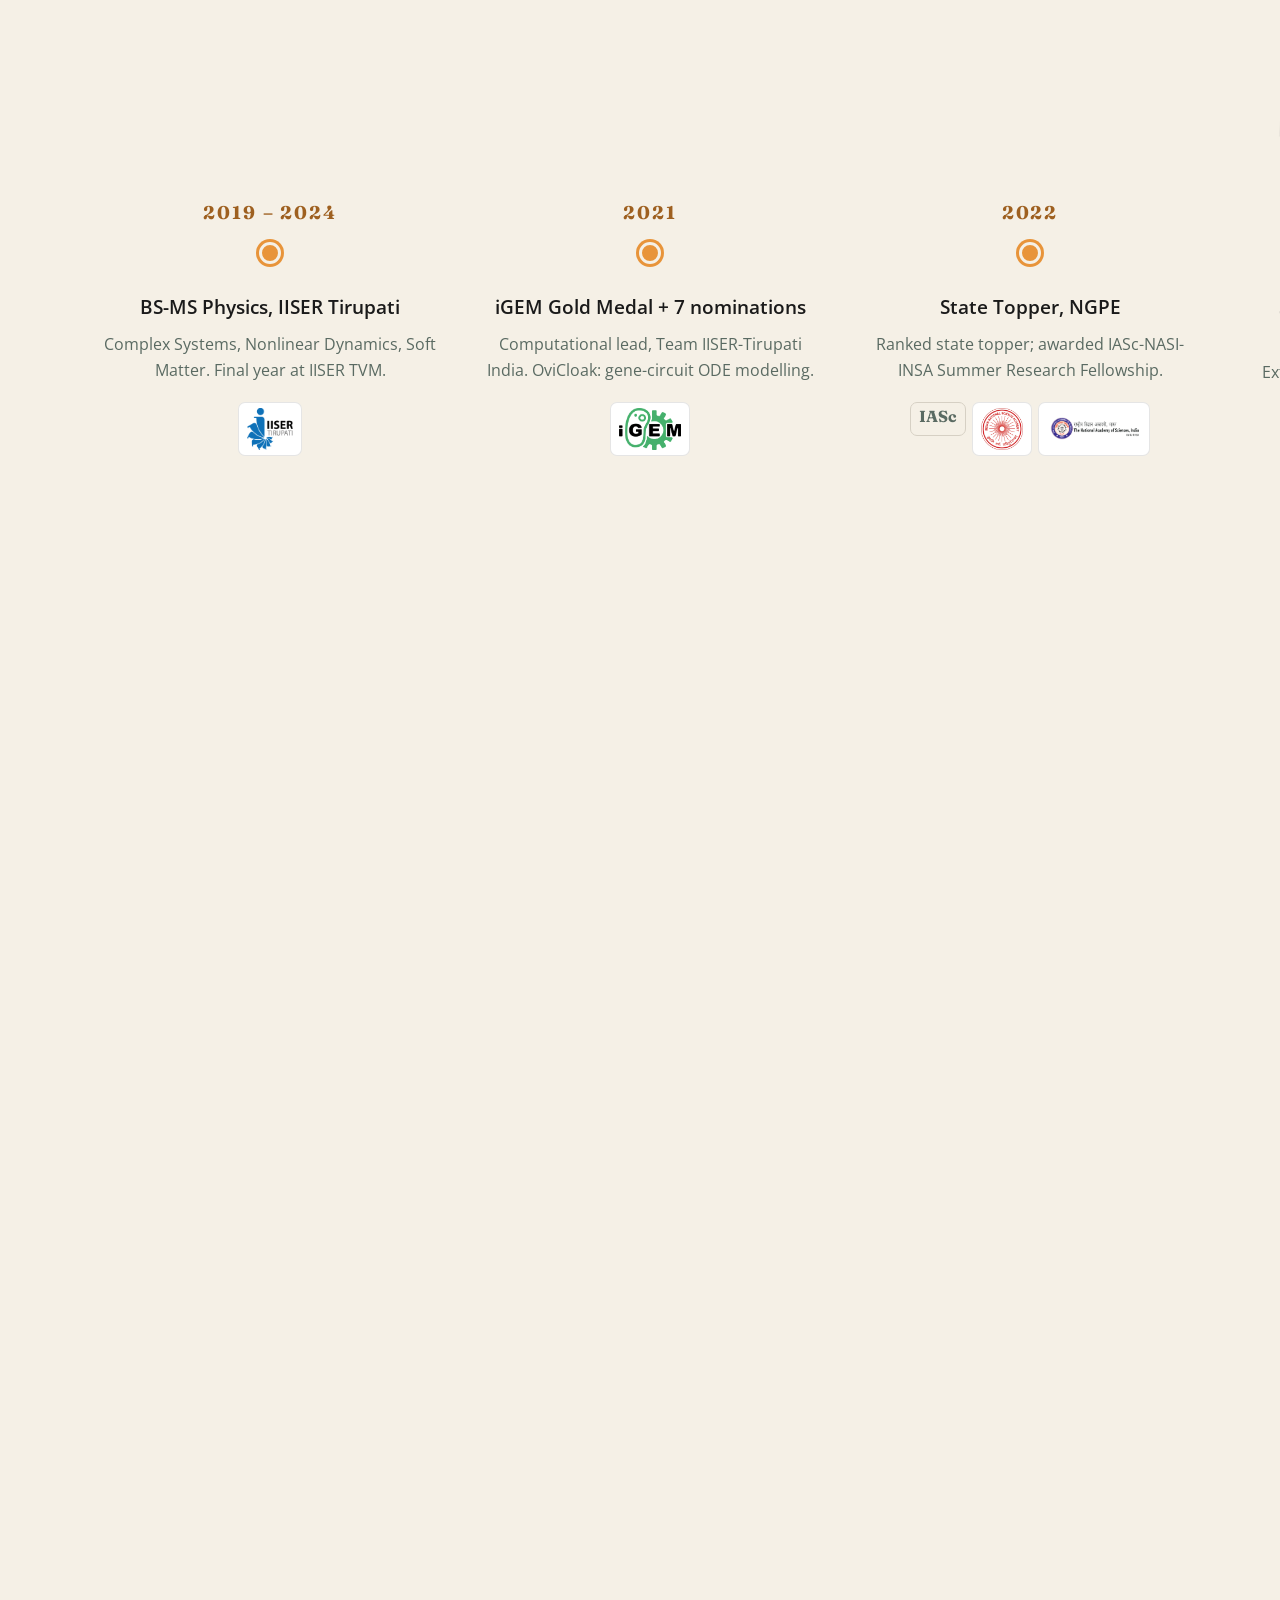
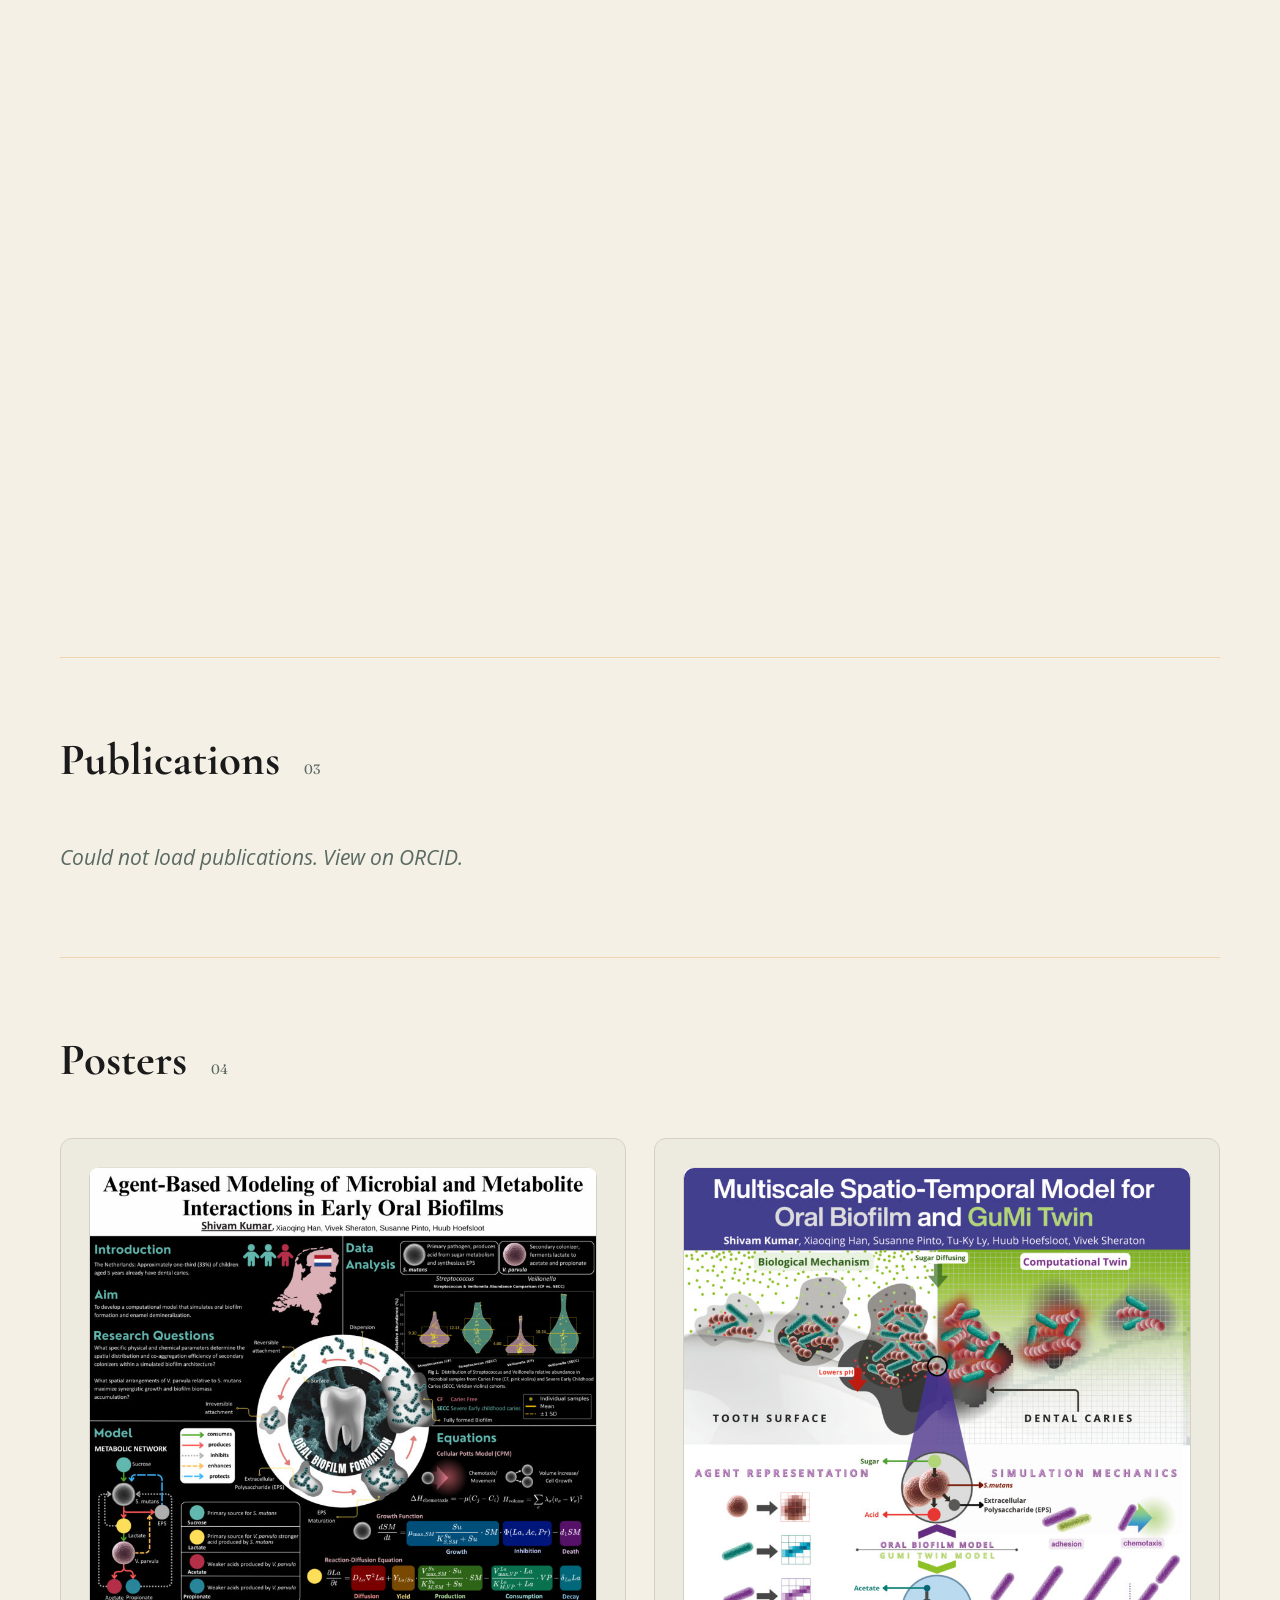
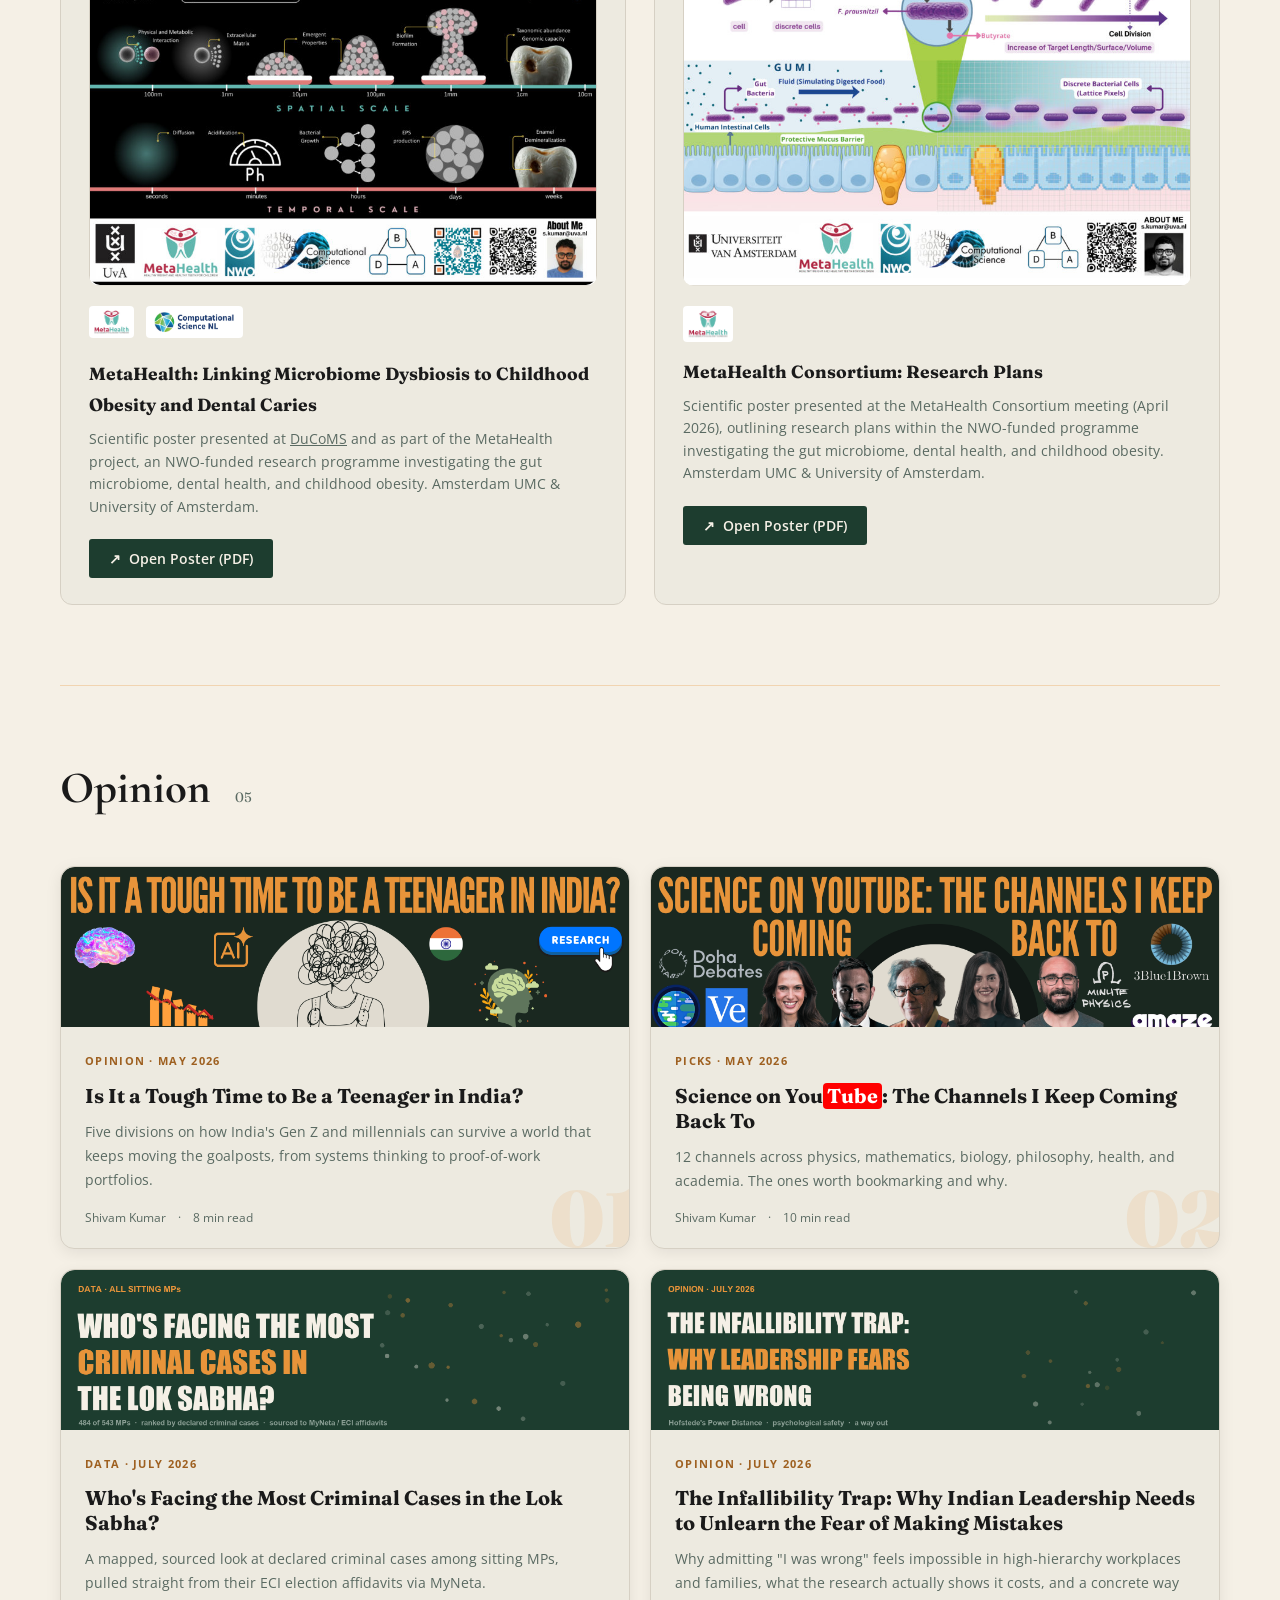
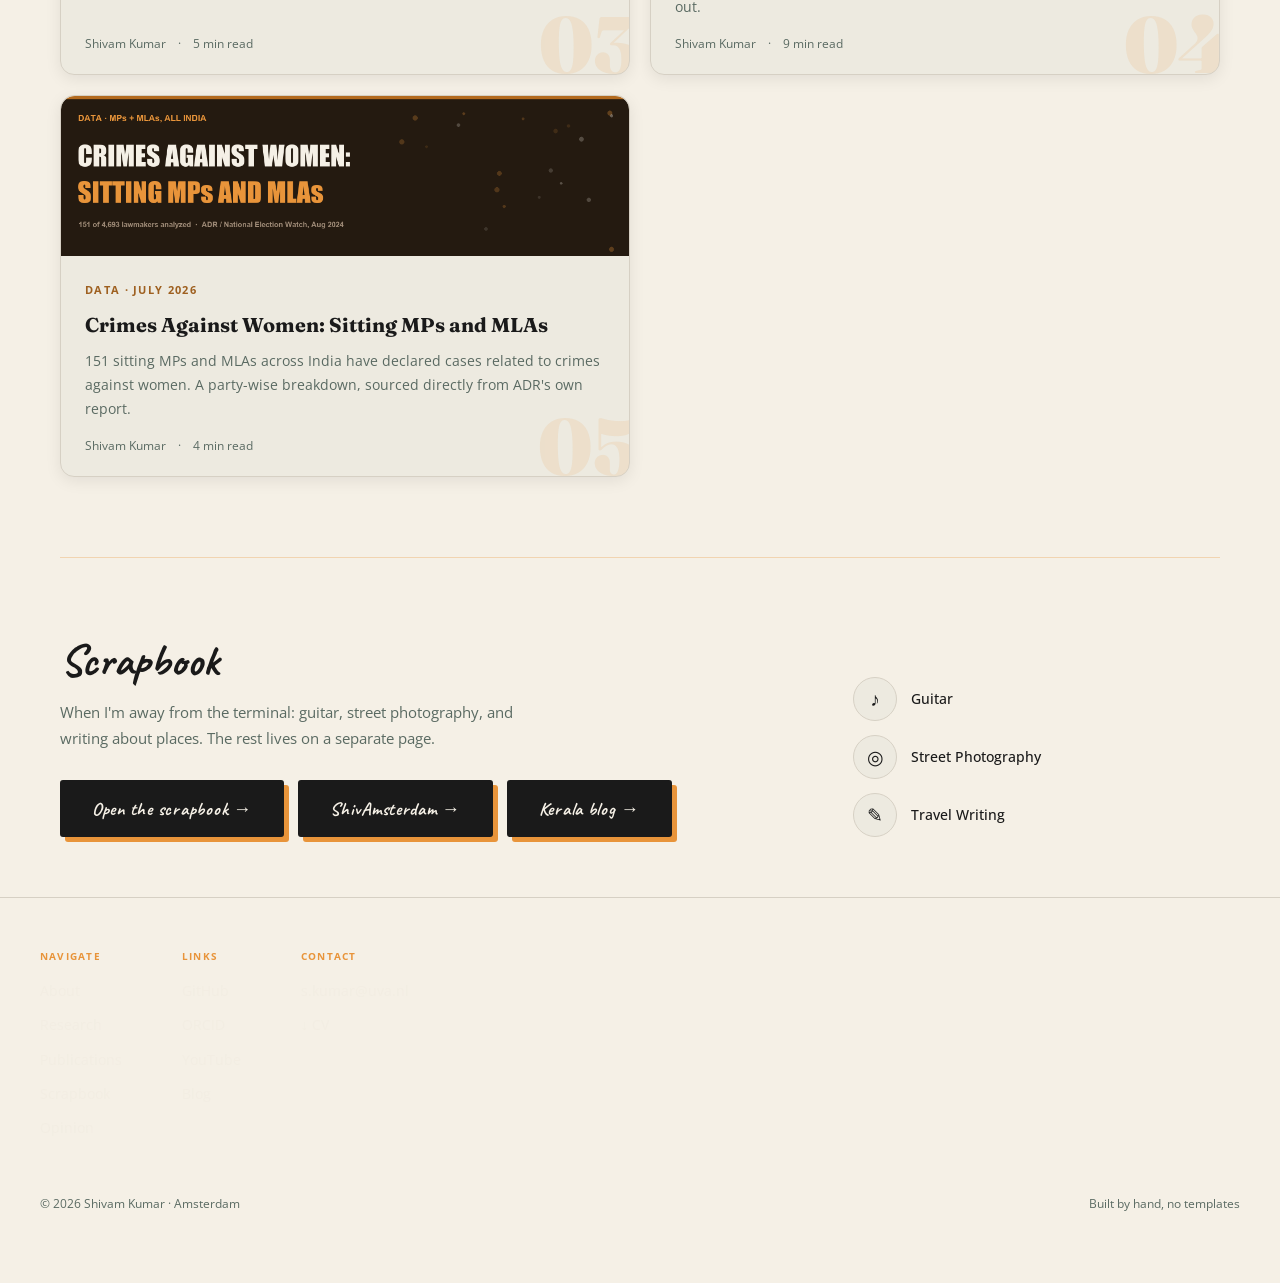
==== commit f1d5cf5a: "refactor: split crimes-against-women dataset into standalone page and explicitly scope Lok Sabha map" ====
--- a/index.html
+++ b/index.html
@@ -2292,6 +2292,23 @@
         <span class="opinion-num">04</span>
         <span class="opinion-arrow">&#8599;</span>
       </a>
+      <a href="crimes-against-women.html" class="opinion-card" data-reveal>
+        <div class="opinion-card-img">
+          <img src="assets/img/banner-crimes-against-women.png" alt="Crimes Against Women: Sitting MPs and MLAs" loading="lazy">
+        </div>
+        <div class="opinion-body">
+          <p class="opinion-tag">Data &middot; July 2026</p>
+          <p class="opinion-title">Crimes Against Women: Sitting MPs and MLAs</p>
+          <p class="opinion-lead">151 sitting MPs and MLAs across India have declared cases related to crimes against women. A party-wise breakdown, sourced directly from ADR's own report.</p>
+          <div class="opinion-meta">
+            <span>Shivam Kumar</span>
+            <span>&middot;</span>
+            <span>4 min read</span>
+          </div>
+        </div>
+        <span class="opinion-num">05</span>
+        <span class="opinion-arrow">&#8599;</span>
+      </a>
     </div>
   </section>
 
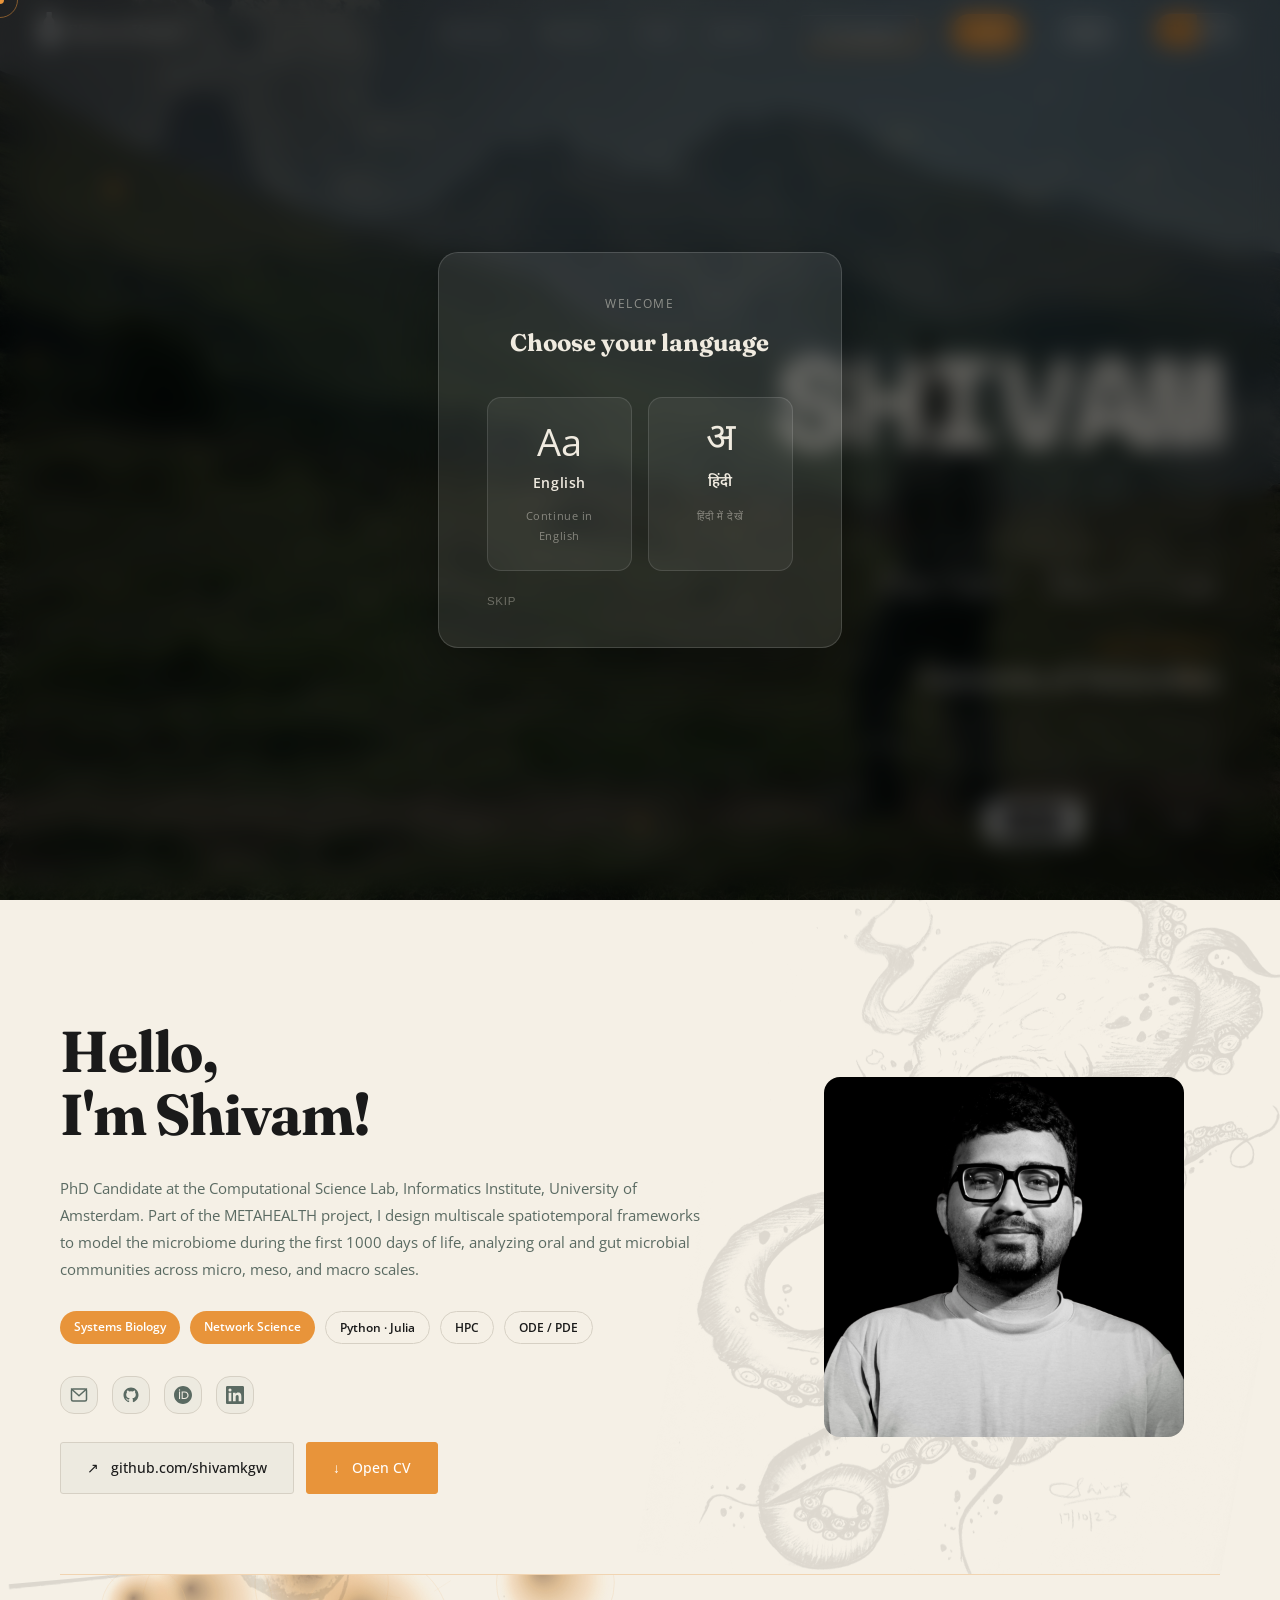
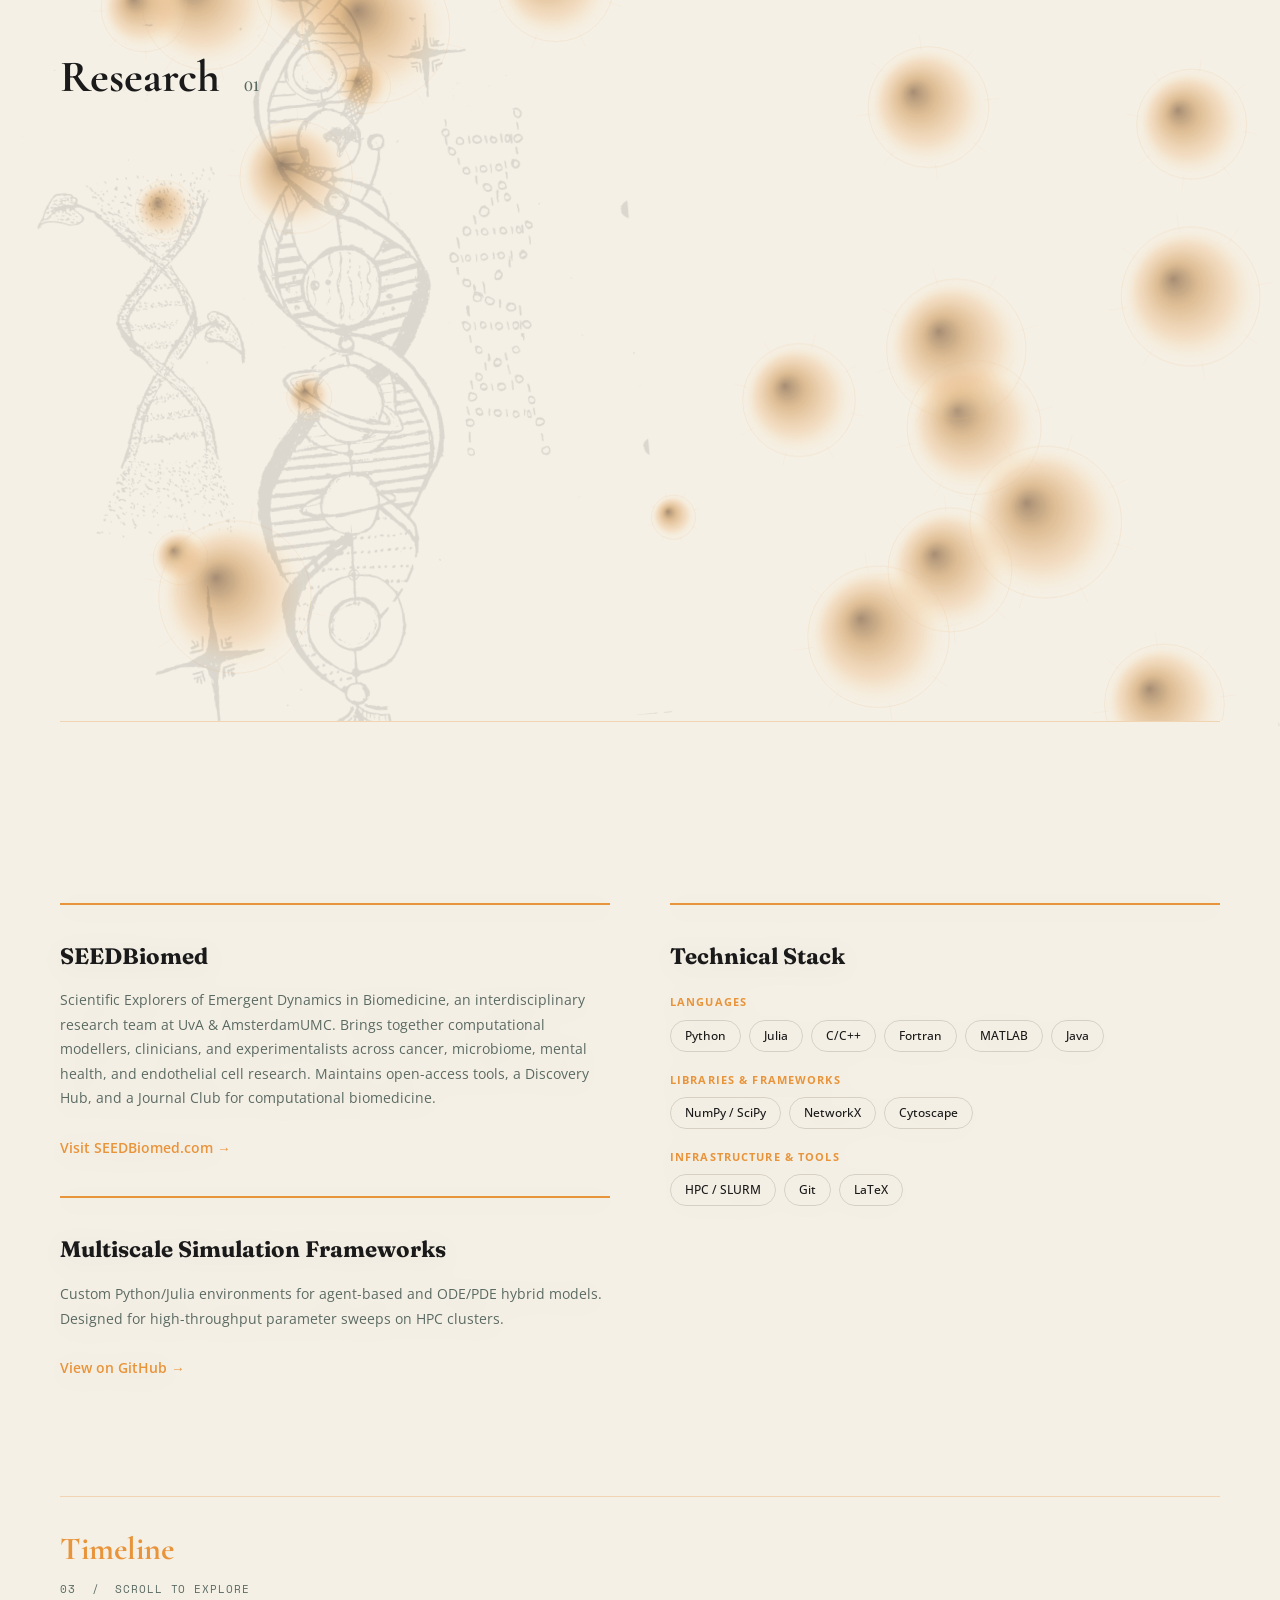
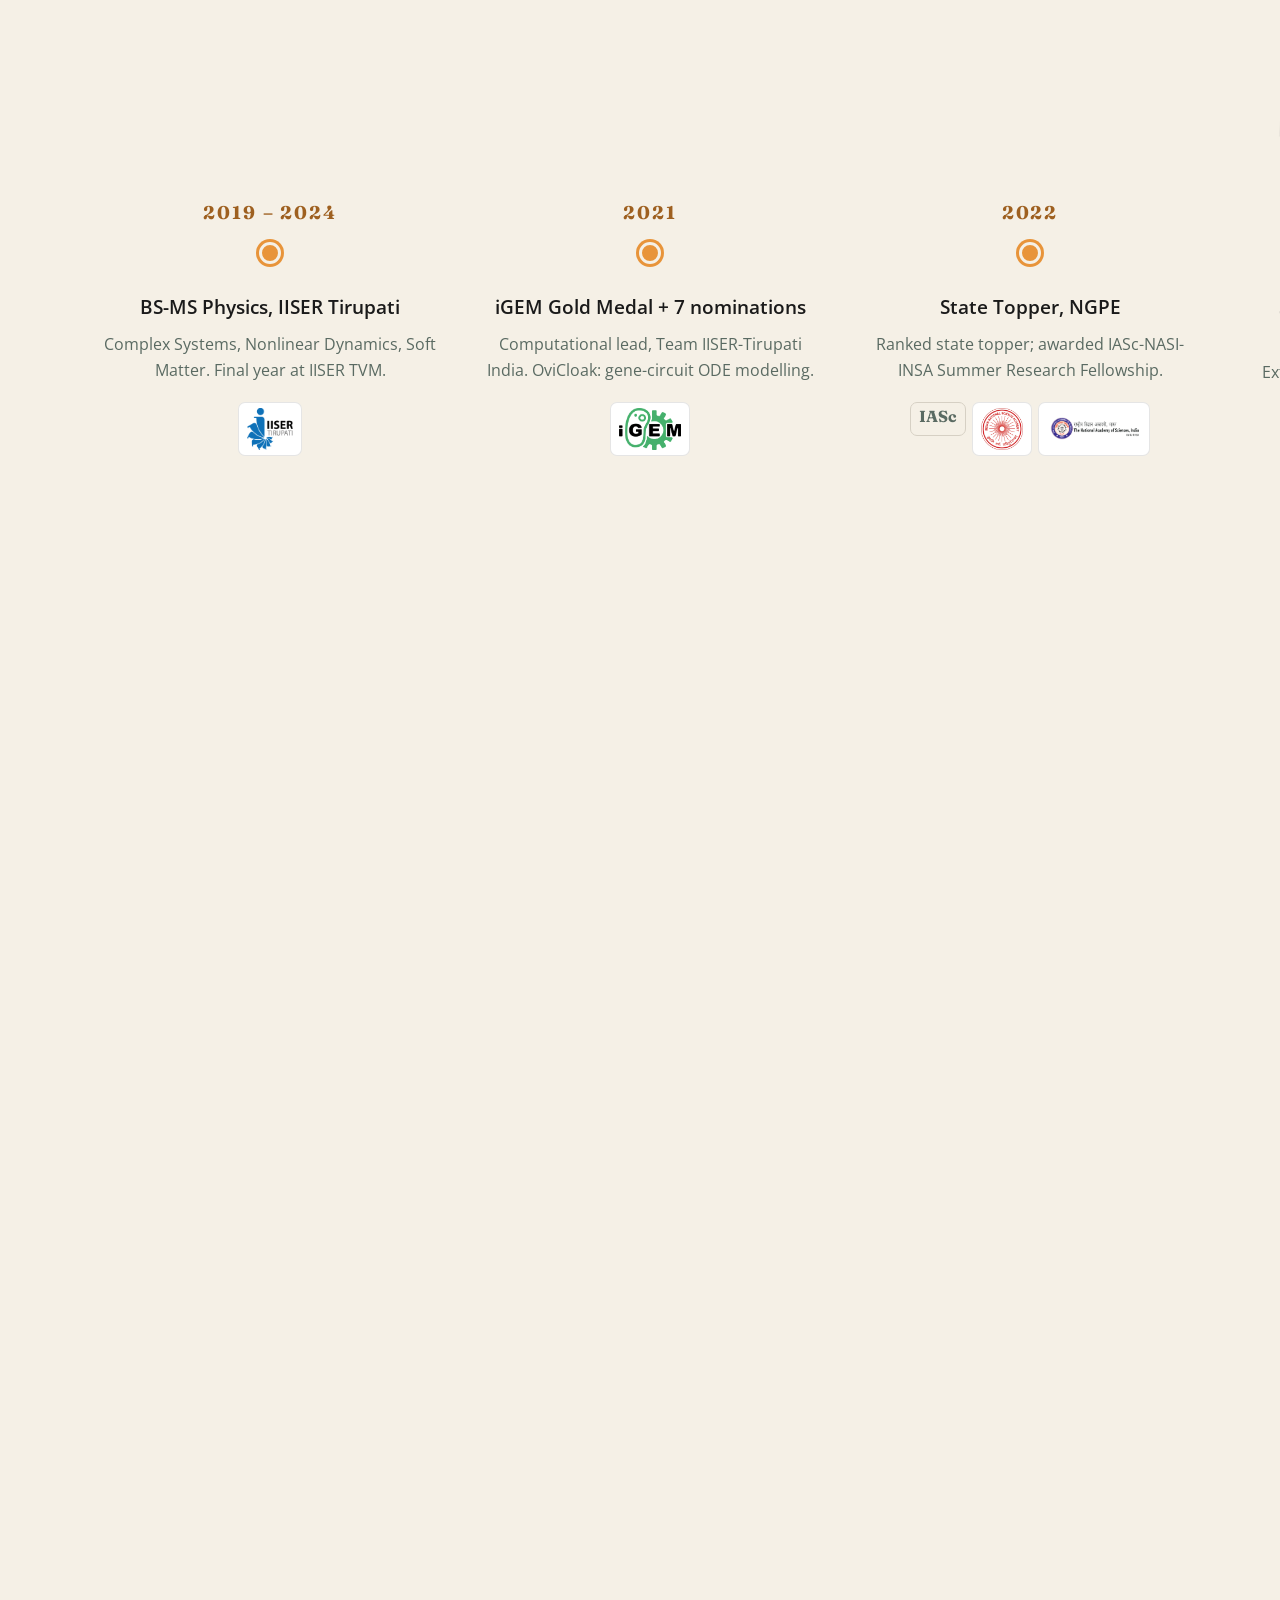
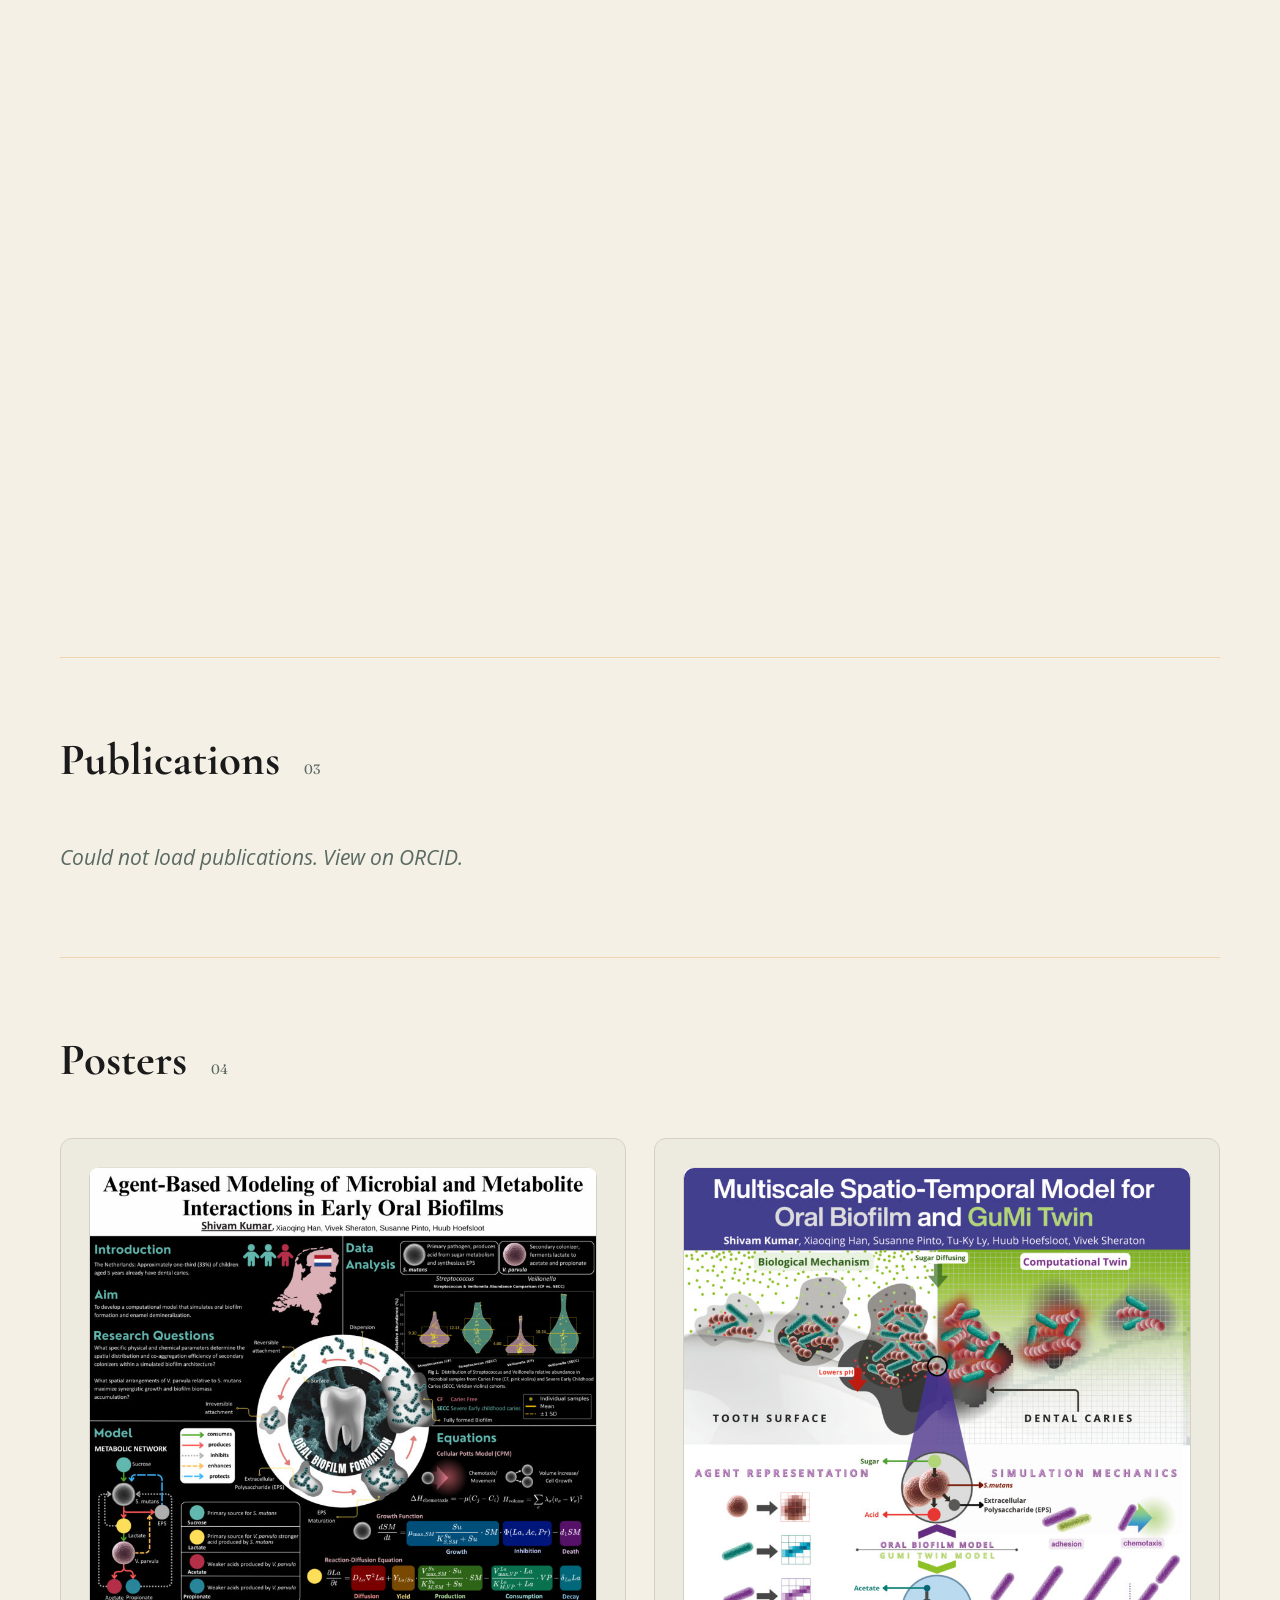
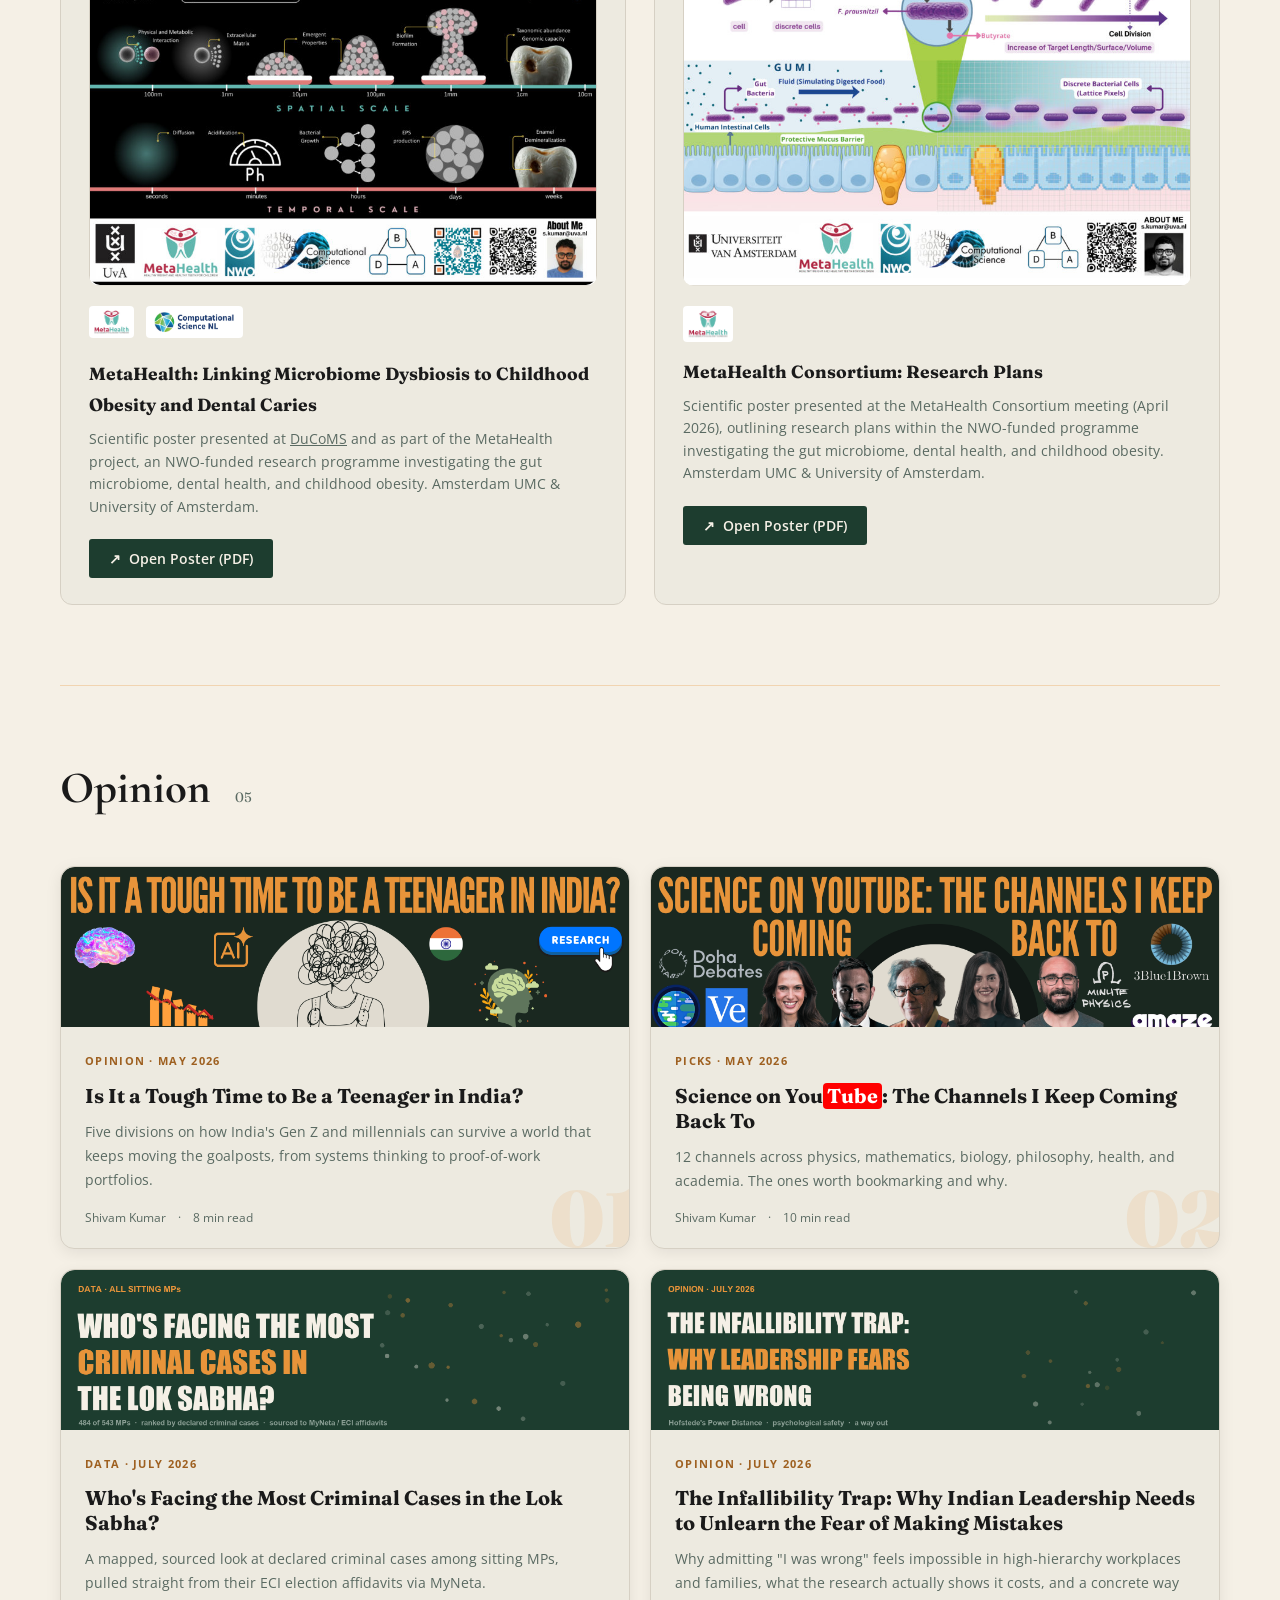
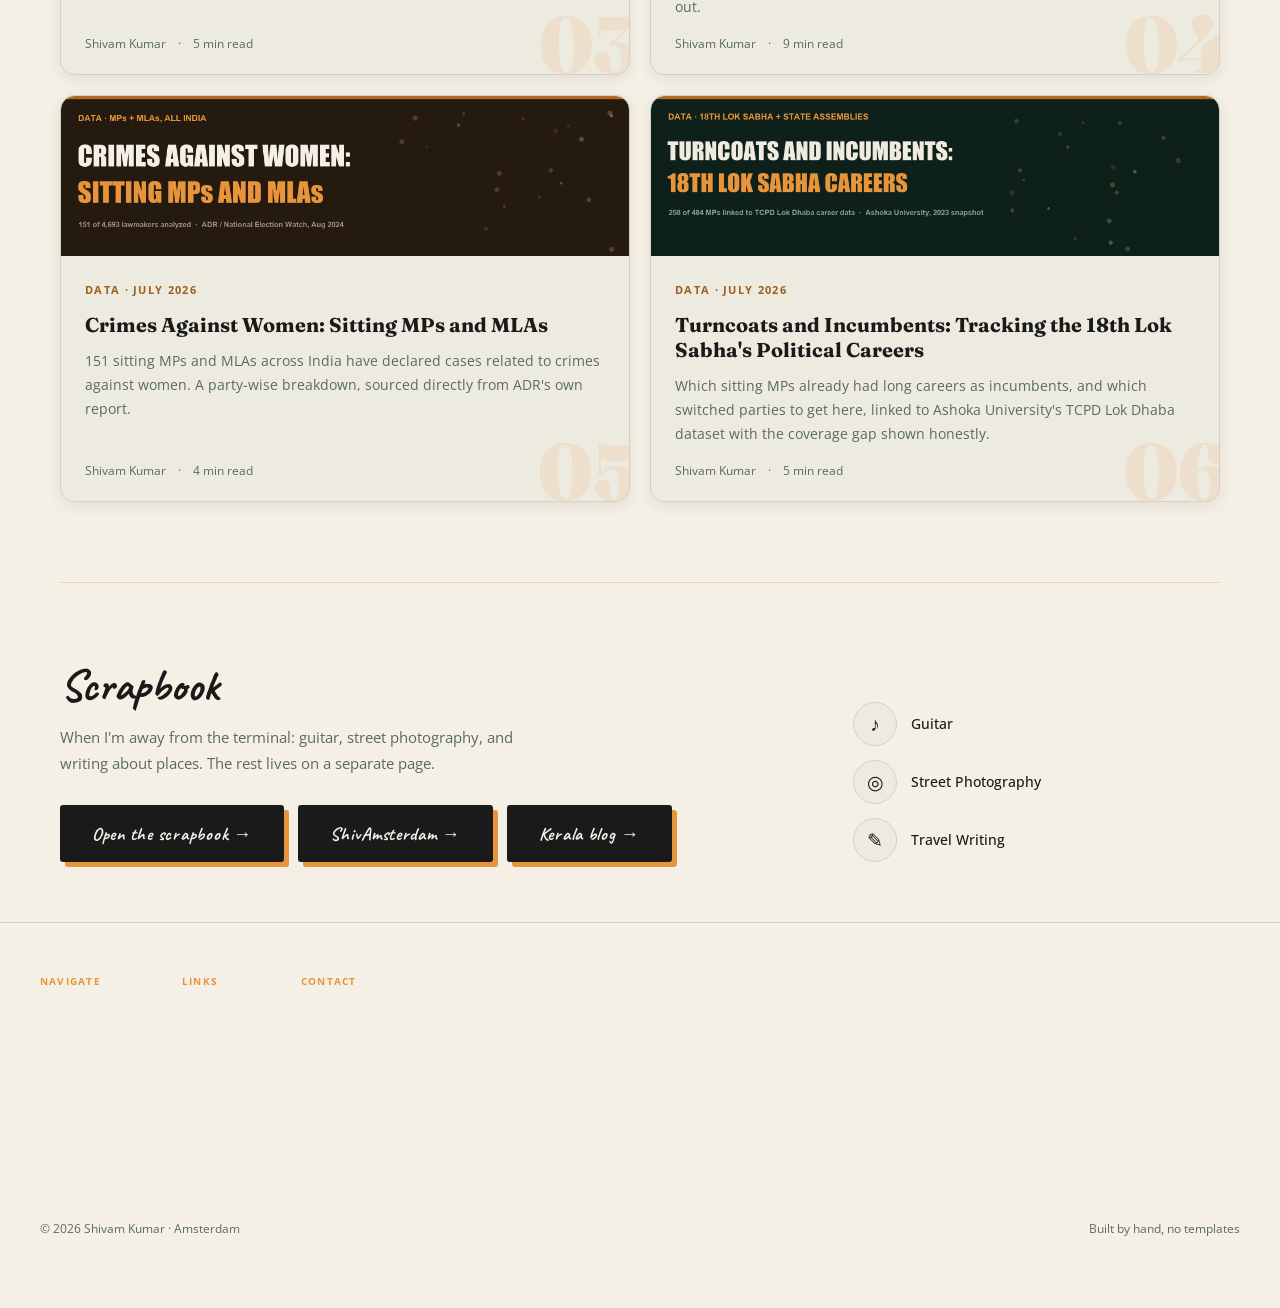
==== commit cfe9ecc8: "feat: add 18th Lok Sabha turncoat and incumbency tracker with TCPD dataset bridge Link each of the 4" ====
--- a/index.html
+++ b/index.html
@@ -2309,6 +2309,23 @@
         <span class="opinion-num">05</span>
         <span class="opinion-arrow">&#8599;</span>
       </a>
+      <a href="mp-turncoat-incumbency.html" class="opinion-card" data-reveal>
+        <div class="opinion-card-img">
+          <img src="assets/img/banner-mp-turncoat-incumbency.png" alt="Turncoats and Incumbents: Tracking the 18th Lok Sabha's Political Careers" loading="lazy">
+        </div>
+        <div class="opinion-body">
+          <p class="opinion-tag">Data &middot; July 2026</p>
+          <p class="opinion-title">Turncoats and Incumbents: Tracking the 18th Lok Sabha's Political Careers</p>
+          <p class="opinion-lead">Which sitting MPs already had long careers as incumbents, and which switched parties to get here, linked to Ashoka University's TCPD Lok Dhaba dataset with the coverage gap shown honestly.</p>
+          <div class="opinion-meta">
+            <span>Shivam Kumar</span>
+            <span>&middot;</span>
+            <span>5 min read</span>
+          </div>
+        </div>
+        <span class="opinion-num">06</span>
+        <span class="opinion-arrow">&#8599;</span>
+      </a>
     </div>
   </section>
 
